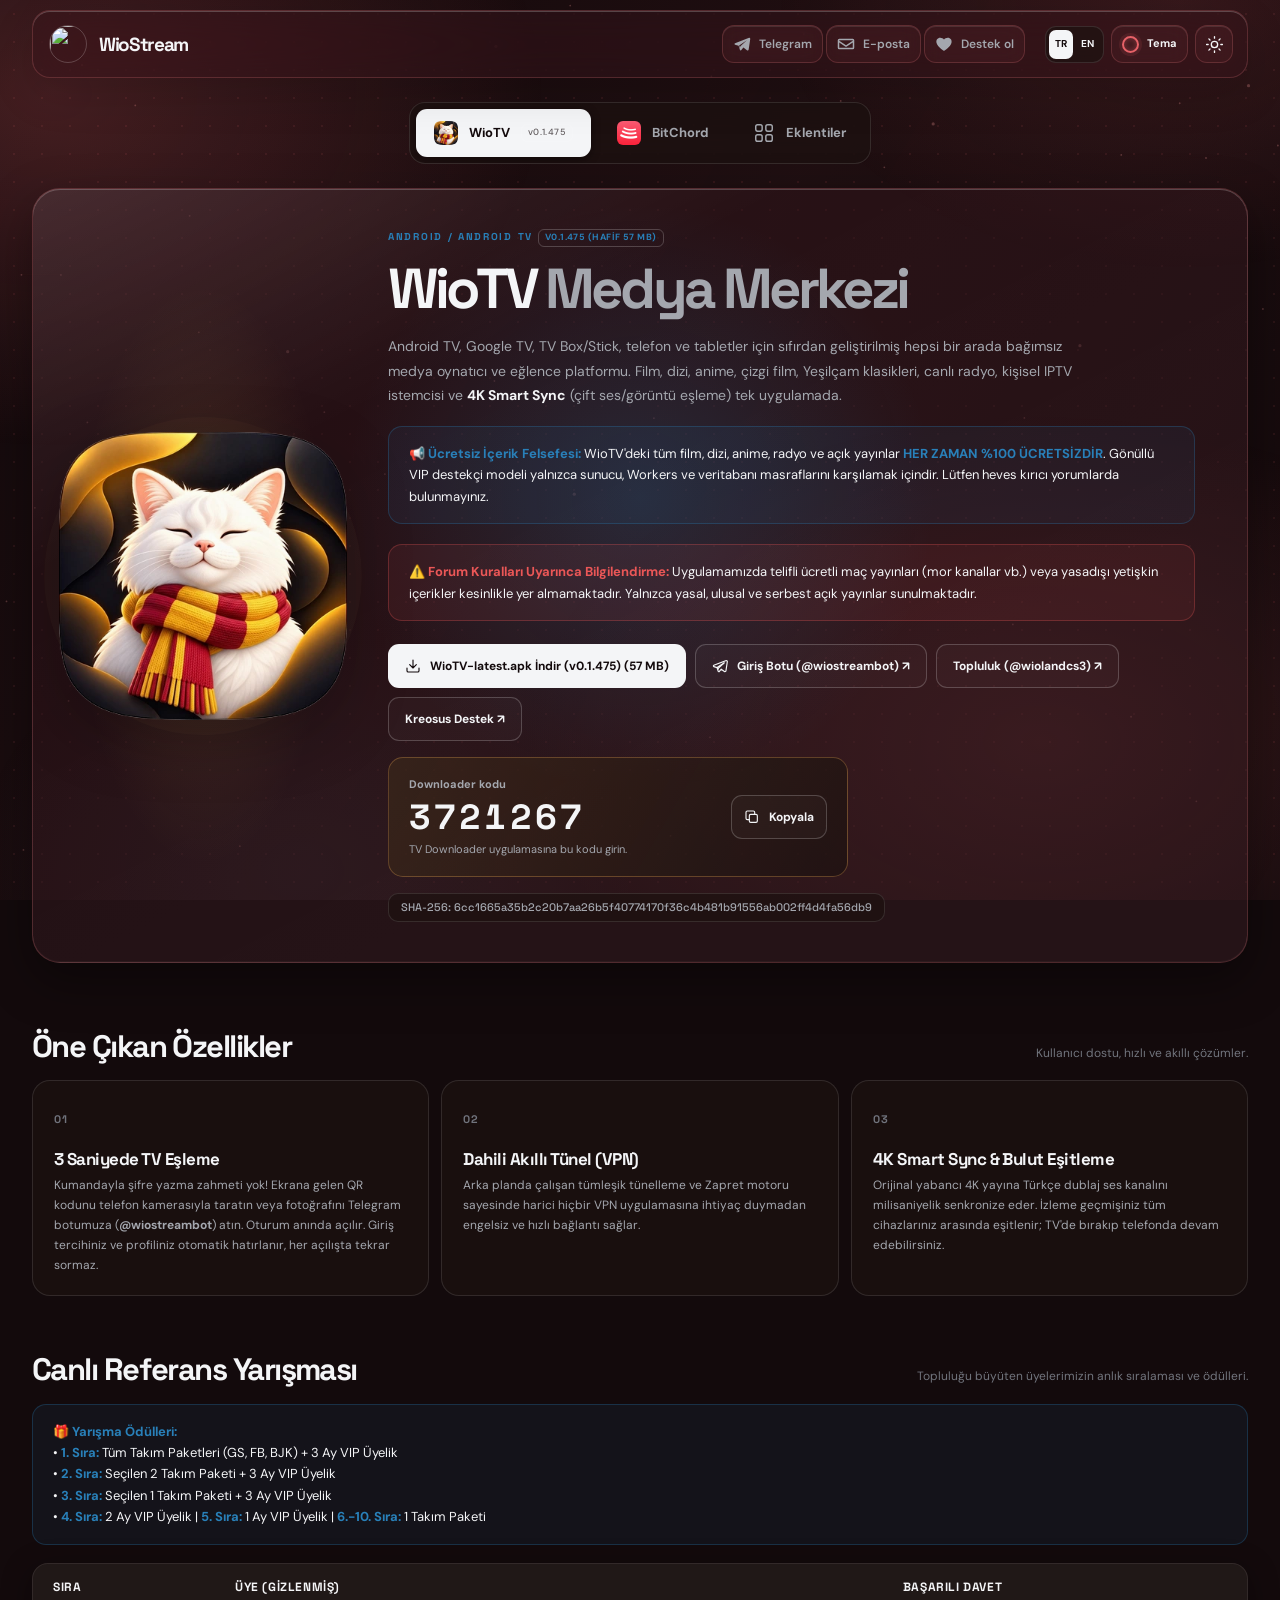
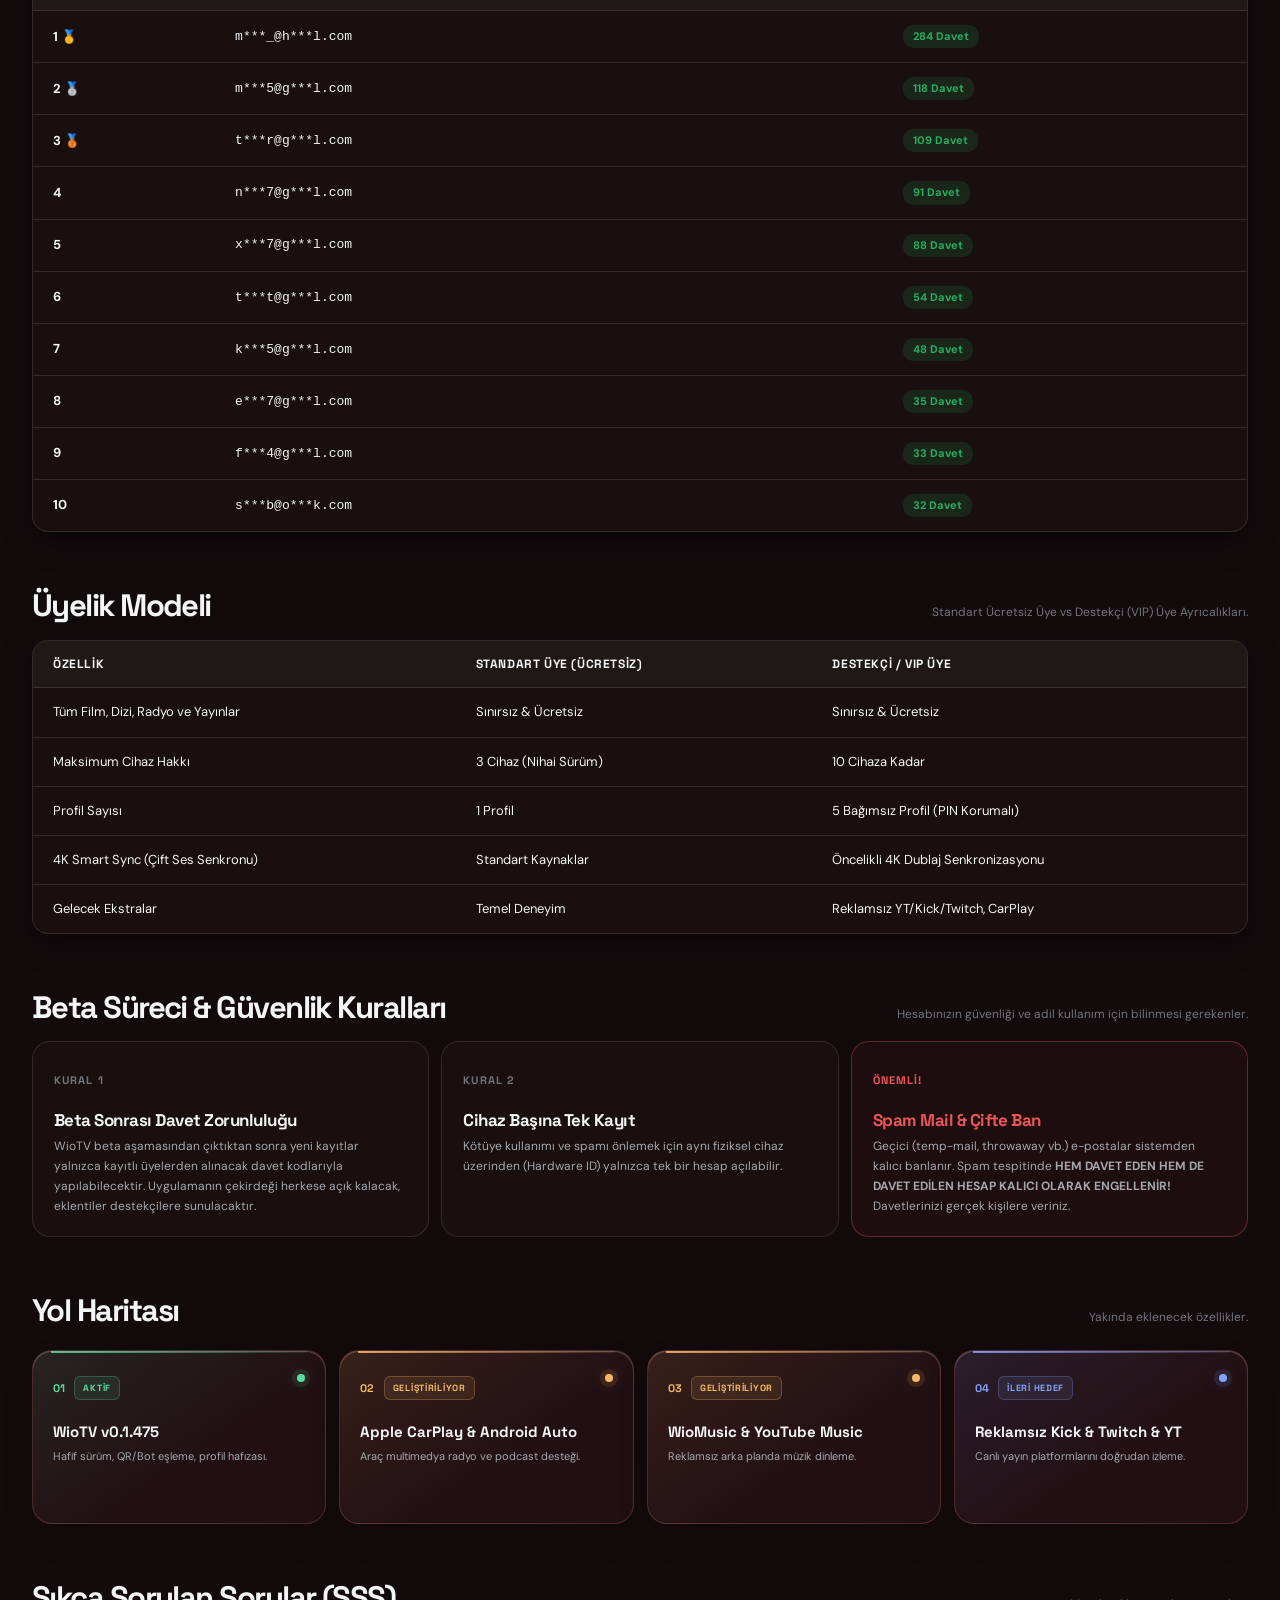
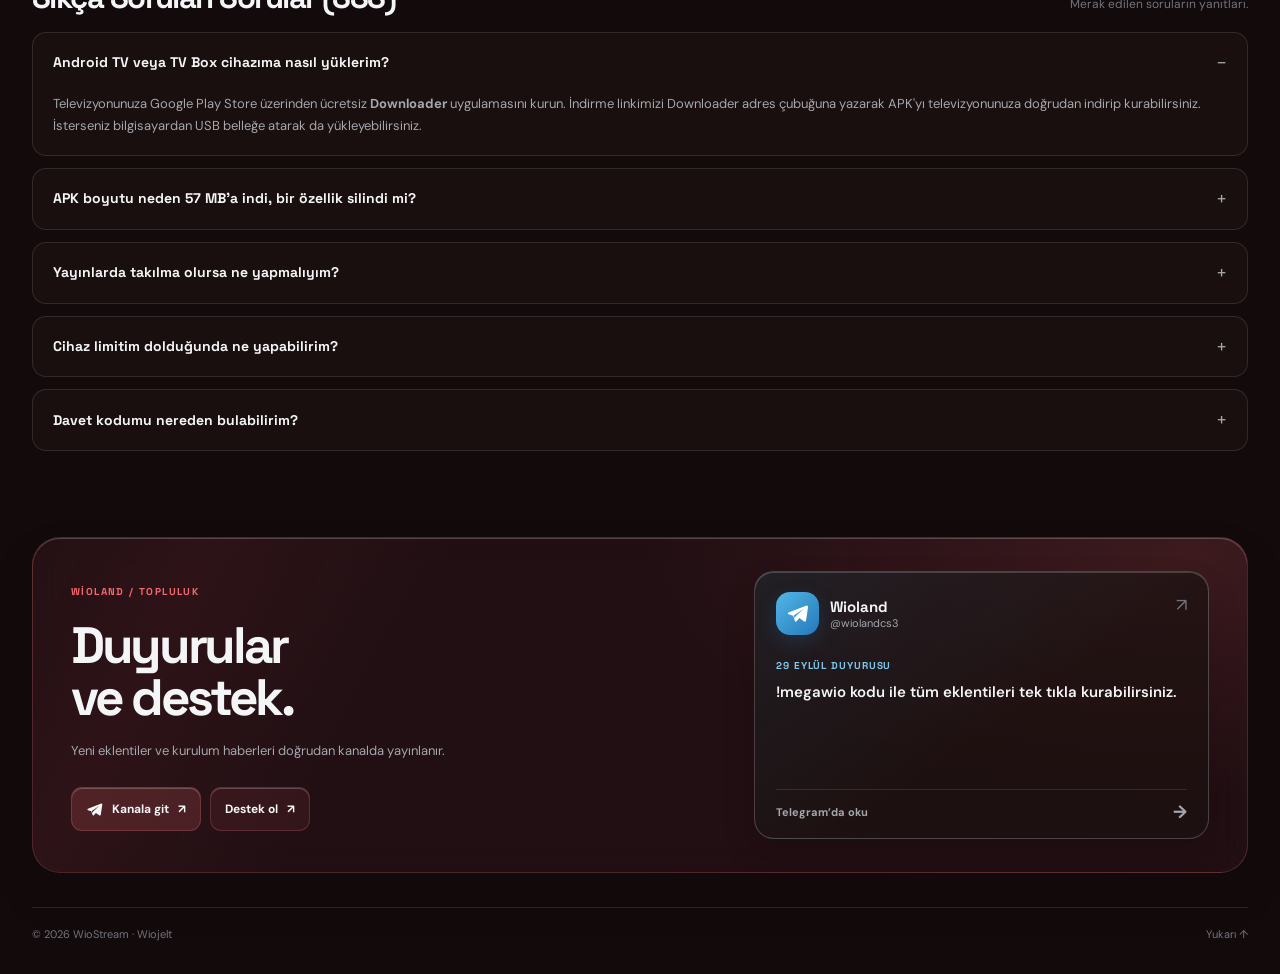
==== showcase.html @ 0b74a711 "feat: redirect wiojelt.github.io to candidate-475/WioTV-latest.apk" ====
<!doctype html>
<html lang="tr" data-theme="dark" data-palette="mono">
<head>
  <meta charset="utf-8">
  <meta name="viewport" content="width=device-width,initial-scale=1">
  <meta name="theme-color" content="#07090c">
  <meta name="description" content="WioLand: CloudStream, BitChord, Nuvio ve WioTV için uygulamalar ve kurulum bağlantıları.">
  <title>WioStream · Wiojelt eklentileri</title>
  <link rel="icon" type="image/png" href="https://raw.githubusercontent.com/Wiojelt/WioLand/main/assets/logo-20261004.png?rev=2">
  <link rel="preconnect" href="https://fonts.googleapis.com">
  <link rel="preconnect" href="https://fonts.gstatic.com" crossorigin>
  <link href="https://fonts.googleapis.com/css2?family=DM+Sans:wght@400;500;600;700&family=Space+Grotesk:wght@400;500;600;700&display=swap" rel="stylesheet">
  <link rel="stylesheet" href="site.css?v=20261023-apk1">
  <script src="site-content.js?v=20261023-apk1" defer></script>
  <script src="site-i18n.js?v=20261023-apk1" defer></script>
  <script src="site.js?v=20261023-apk1" defer></script>
</head>
<body>
  <div class="ambient-scene" aria-hidden="true"></div><canvas id="field" aria-hidden="true"></canvas><div class="pointer-light" aria-hidden="true"></div>
  <header class="site-header">
    <div class="header-inner">
      <a class="brand" href="#top" aria-label="WioStream ana sayfa"><img src="https://github.com/Wiojelt.png?size=96" alt=""><span>WioStream</span></a>
      <nav class="header-links" aria-label="İletişim">
        <a href="https://t.me/wiolandcs3" data-edit-href="telegram" target="_blank" rel="noopener" title="Telegram"><svg viewBox="0 0 24 24" aria-hidden="true"><path d="M21.5 3.7 2.7 11a1 1 0 0 0 .1 1.9l4.7 1.5 1.8 5.5a1 1 0 0 0 1.8.2l2.8-3.3 4.7 3.4a1.5 1.5 0 0 0 2.3-.9L23 5.4a1.5 1.5 0 0 0-1.5-1.7Zm-3 3.4-8.7 8-.6 2-1-3.1 10.3-6.9Z"/></svg><span class="nav-label">Telegram</span></a>
        <a href="mailto:josephcyute@protonmail.com" data-edit-href="email" title="E-posta"><svg viewBox="0 0 24 24" aria-hidden="true"><path d="M3 5h18a2 2 0 0 1 2 2v10a2 2 0 0 1-2 2H3a2 2 0 0 1-2-2V7a2 2 0 0 1 2-2Zm0 2v.5l9 6 9-6V7H3Zm18 2.9-8.4 5.6a1 1 0 0 1-1.2 0L3 9.9V17h18V9.9Z"/></svg><span class="nav-label">E-posta</span></a>
        <a href="https://kreosus.com/wiojelt" data-edit-href="support" target="_blank" rel="noopener" title="Kreosus ile destek ol"><svg viewBox="0 0 24 24" aria-hidden="true"><path d="M12 21s-8.5-5.1-9.9-10.4C1 6.7 3.4 3.5 7 3.5c2.1 0 3.8 1 5 2.5 1.2-1.5 2.9-2.5 5-2.5 3.6 0 6 3.2 4.9 7.1C20.5 15.9 12 21 12 21Z"/></svg><span class="nav-label">Destek ol</span></a>
      </nav>
      <div class="theme-controls">
        <div class="language-switch" role="group" aria-label="Dil / Language"><button type="button" data-language="tr" aria-pressed="true" lang="tr">TR</button><button type="button" data-language="en" aria-pressed="false" lang="en">EN</button></div>
        <button class="palette-toggle" id="palette-toggle" type="button" aria-label="Renk temalarını aç" aria-expanded="false" aria-controls="palette-menu" title="Renk temaları"><span class="palette-mark" aria-hidden="true"></span><span class="palette-label">Tema</span></button>
        <button class="theme-toggle" id="theme-toggle" type="button" aria-label="Açık temaya geç" title="Açık / koyu görünüm"><svg class="sun" viewBox="0 0 24 24" aria-hidden="true"><circle cx="12" cy="12" r="4"/><path d="M12 2v2m0 16v2M4.9 4.9l1.4 1.4m11.4 11.4 1.4 1.4M2 12h2m16 0h2M4.9 19.1l1.4-1.4M17.7 6.3l1.4-1.4"/></svg><svg class="moon" viewBox="0 0 24 24" aria-hidden="true"><path d="M20.2 15.3A8.7 8.7 0 0 1 8.7 3.8 8.7 8.7 0 1 0 20.2 15.3Z"/></svg></button>
        <div class="palette-menu" id="palette-menu" hidden><span class="palette-heading">Görünüm</span><div class="palette-options">
          <button type="button" data-palette-choice="mono" aria-pressed="true"><i class="swatch swatch-mono"></i><span><strong>Gece</strong><small>Siyah / beyaz</small></span></button>
          <button type="button" data-palette-choice="iris" aria-pressed="false"><i class="swatch swatch-iris"></i><span><strong>Neon</strong><small>Mor / menekşe</small></span></button>
          <button type="button" data-palette-choice="coffee" aria-pressed="false"><i class="swatch swatch-coffee"></i><span><strong>Kahve</strong><small>Sıcak / toprak</small></span></button>
          <button type="button" data-palette-choice="tide" aria-pressed="false"><i class="swatch swatch-tide"></i><span><strong>Su</strong><small>Turkuaz / ferah</small></span></button>
          <button type="button" data-palette-choice="ember" aria-pressed="false"><i class="swatch swatch-ember"></i><span><strong>Kızıl</strong><small>Kırmızı / mercan</small></span></button>
          <button type="button" data-palette-choice="undertow" aria-pressed="false"><i class="swatch swatch-undertow"></i><span><strong>Derin</strong><small>Lacivert / mavi</small></span></button>
        </div></div>
      </div>
    </div>
  </header>

  <main id="top" class="shell">

    <div class="tab-bar" id="platforms" role="tablist" aria-label="Platform seçimi">
      <button class="tab" role="tab" id="tab-wiotv" aria-selected="true" aria-controls="panel-wiotv" type="button"><img src="assets/apps/wiotv.webp" alt="">WioTV <span class="beta-badge">v0.1.475</span></button>
      <button class="tab" role="tab" id="tab-bitchord" aria-selected="false" aria-controls="panel-bitchord" type="button"><img src="assets/apps/bitchord.webp" alt="">BitChord</button>
      <button class="tab" role="tab" id="tab-addons" aria-selected="false" aria-controls="panel-addons" type="button"><svg class="addons-icon" viewBox="0 0 24 24" aria-hidden="true"><rect x="3" y="3" width="7" height="7" rx="2"/><rect x="14" y="3" width="7" height="7" rx="2"/><rect x="3" y="14" width="7" height="7" rx="2"/><rect x="14" y="14" width="7" height="7" rx="2"/></svg>Eklentiler</button>
    </div>

    <section class="platform-panel" id="panel-addons" role="tabpanel" aria-labelledby="tab-addons" hidden>
      <div class="tab-bar addon-tabs" id="addon-platforms" role="tablist" aria-label="Eklenti platformu">
      <button class="tab" role="tab" id="tab-cloudstream" aria-selected="true" aria-controls="panel-cloudstream" type="button"><img src="https://raw.githubusercontent.com/recloudstream/cloudstream/master/app/src/prerelease/res/mipmap-xxxhdpi/ic_launcher.png" alt="">CloudStream <span>3</span></button>
      <button class="tab" role="tab" id="tab-nuvio" aria-selected="false" aria-controls="panel-nuvio" type="button"><img class="nuvio-icon" src="https://raw.githubusercontent.com/NuvioMedia/NuvioMobile/cmp-rewrite/composeApp/src/commonMain/composeResources/drawable/app_logo_wordmark_original.png" alt="Nuvio"><img src="https://raw.githubusercontent.com/Stremio/stremio-brand/master/logos/SVG/stremio-logo-icon-only-fullcolor.svg" alt="Stremio"><span>Nuvio / Stremio</span></button>
      </div>

    <section class="platform-panel" id="panel-cloudstream" role="tabpanel" aria-labelledby="tab-cloudstream">
      <div class="old-note"><span class="old-dot"></span><strong data-edit-text="announcementTitle">TurkSinema ve TurkSpor kapandı.</strong> <span data-edit-text="announcementBody">Eski depoları kaldırıp WioLand’i ekleyin.</span></div>
      <div class="land-card glow-card" style="--accent:255 189 83">
        <div class="land-art"><img src="https://raw.githubusercontent.com/Wiojelt/WioLand/main/assets/logo-20261004.png?rev=2" alt="Ortada Wiojelt’in kedi profil fotoğrafı, çevresinde Wio eklentileri ve PltStream simgesi"></div>
        <div class="land-content"><div class="eyebrow">TEK DEPO / TÜM WIO PAKETLERİ</div><h2>WioLand <span>+ MegaWio</span></h2><p><strong data-edit-text="megaWioCode">!megawio</strong> kodu WioLand deposunu ekler. Depodaki MegaWio eklentisini kurunca Sinema, Spor, Anime, Asya, Drama, Kids, Cinema ve LiveHub depoları eklenir; kullanacağın eklentileri seçersin. PltStream içerik eklentisi kapandı; yardımcı paketleri devam ediyor.</p><div class="actions"><button class="button primary" type="button" data-copy="!megawio" data-edit-copy="megaWioCode"><svg viewBox="0 0 24 24" aria-hidden="true"><rect x="8" y="8" width="12" height="12" rx="2"/><path d="M16 8V5a2 2 0 0 0-2-2H5a2 2 0 0 0-2 2v9a2 2 0 0 0 2 2h3"/></svg><span><span data-edit-text="megaWioCode">!megawio</span> kopyala</span></button><a class="button outline" href="https://github.com/recloudstream/cloudstream/releases" target="_blank" rel="noopener" data-edit-href="cloudstreamBeta">CloudStream Beta APK <span>↗</span></a></div><details class="repo-link"><summary>Doğrudan depo adresi</summary><div class="repo-url"><a href="https://raw.githubusercontent.com/Wiojelt/WioLand/builds/repo.json" data-edit-href="wioLandRepo" data-edit-text="wioLandRepo" target="_blank" rel="noopener">https://raw.githubusercontent.com/Wiojelt/WioLand/builds/repo.json</a><button type="button" data-copy="https://raw.githubusercontent.com/Wiojelt/WioLand/builds/repo.json" data-edit-copy="wioLandRepo" aria-label="WioLand depo adresini kopyala" title="Kopyala"><svg viewBox="0 0 24 24" aria-hidden="true"><rect x="8" y="8" width="12" height="12" rx="2"/><path d="M16 8V5a2 2 0 0 0-2-2H5a2 2 0 0 0-2 2v9a2 2 0 0 0 2 2h3"/></svg></button></div></details></div>
      </div>
      <div class="section-caption"><span>WioLand içindeki paketler</span><p>Karta tıkla; içerik, sağlayıcılar ve bağlantılar kartın içinde açılır.</p></div>
      <div class="card-grid">
        <article class="plugin-card glow-card" style="--accent:246 83 72" data-name="WioSinema" data-motion="pop" data-repo="https://raw.githubusercontent.com/Wiojelt/WioSinema/main/repo.json" data-category="Film ve dizi" data-description="Türkçe film ve dizi kataloğu; TMDB destekli arama ve kaynak seçimi." data-code="!wiosinema"><div class="card-art"><img src="https://raw.githubusercontent.com/Wiojelt/WioSinema/main/assets/logo-20261004.png?rev=2" alt="WioSinema popcorn logosu" loading="lazy"></div><div class="card-info"><span class="card-kicker">FİLM / DİZİ · AKTİF</span><h3>WioSinema</h3><p>Birleşik Türkçe film ve dizi keşfi.</p><button class="card-open" type="button">İçeriği gör <span>↗</span></button></div><template><p>TMDB üzerinden başlık ara. Eşleşen filmin veya dizinin altında uygun sağlayıcıları seç.</p><h4>Kaynaklardan bazıları</h4><div class="source-list"><span>FilmMakinesi</span><span>HDFilmCehennemi</span><span>FilmModu</span><span>FullHDFilm</span><span>JetFilmizle</span><span>Dizilla</span><span>DiziBox</span><span>DiziPal</span><span>DDizi</span><span>SezonlukDizi</span><span>BelgeselX</span><span>ClipBox</span><span>CineStream</span></div></template></article>
        <article class="plugin-card glow-card" style="--accent:255 167 58" data-name="WioSpor" data-motion="sport" data-repo="https://raw.githubusercontent.com/Wiojelt/WioSpor/main/repo.json" data-category="Canlı TV ve spor" data-description="Gruplanmış kanallar ve alternatif yayın kaynakları." data-code="!wiospor"><div class="card-art"><img src="https://raw.githubusercontent.com/Wiojelt/WioSpor/main/assets/logo-20261004.png?rev=2" alt="WioSpor futbol logosu" loading="lazy"></div><div class="card-info"><span class="card-kicker">SPOR / CANLI TV · AKTİF</span><h3>WioSpor</h3><p>Kanallar ve alternatif yayınlar bir arada.</p><button class="card-open" type="button">İçeriği gör <span>↗</span></button></div><template><p>Kanalı açınca bulunan kaynakları tek ekranda görüp kullanılabilir yayını seç.</p><h4>Depodaki spor kaynakları</h4><div class="source-list"><span>WioSpor</span><span>Kool TV</span><span>2dir2 Spor</span></div></template></article>
        <article class="plugin-card glow-card" style="--accent:167 123 250" data-name="WioAnime" data-motion="anime" data-repo="https://raw.githubusercontent.com/Wiojelt/WioAnime/builds/repo.json" data-category="Anime" data-description="Anime sağlayıcıları; birleşik katalog ve tekil kurulum seçenekleri."><div class="card-art"><img src="https://raw.githubusercontent.com/Wiojelt/WioAnime/main/assets/logo-20261004.png?rev=2" alt="WioAnime şeffaf film gözü logosu" loading="lazy"></div><div class="card-info"><span class="card-kicker">ANİME · AKTİF</span><h3>WioAnime</h3><p>Birleşik katalog veya tekil sağlayıcılar.</p><button class="card-open" type="button">İçeriği gör <span>↗</span></button></div><template><p>WioAnime kataloğunu veya depodaki sağlayıcıları ayrı ayrı kurabilirsin.</p><h4>Sağlayıcılar</h4><div class="source-list"><span>AnimeciX</span><span>Anizm</span><span>Anizium</span><span>AsyaAnimeleri</span><span>Deokwave</span><span>TRanimaci</span><span>TurkAnime</span></div></template></article>
        <article class="plugin-card glow-card" style="--accent:59 210 151" data-name="WioAsya" data-motion="fan" data-repo="https://raw.githubusercontent.com/Wiojelt/WioAsya/builds/repo.json" data-category="Asya dizileri" data-description="Asya dizileri için ayrı ayrı kurulan kaynaklar."><div class="card-art"><img src="https://raw.githubusercontent.com/Wiojelt/WioAsya/main/assets/logo-20261004.png?rev=2" alt="WioAsya yeşil yelpaze logosu" loading="lazy"></div><div class="card-info"><span class="card-kicker">ASYA DİZİLERİ · AKTİF</span><h3>WioAsya</h3><p>Seçilebilir Asya dizisi kaynakları.</p><button class="card-open" type="button">İçeriği gör <span>↗</span></button></div><template><p>Toplu katalog yerine kullanacağın kaynakları depodan ayrı kur.</p><h4>Sağlayıcılar</h4><div class="source-list"><span>DiziAsya</span><span>DiziKorea</span><span>AsyaLog</span><span>AsyaWatch</span><span>WebDramaTurkey</span></div></template></article>
        <article class="plugin-card glow-card" style="--accent:237 107 172" data-name="WioDrama" data-motion="drama" data-repo="https://raw.githubusercontent.com/Wiojelt/WioDrama/builds/repo.json" data-category="Kısa drama" data-description="DramaDizilerim ve NetShort için ayrı kurulum."><div class="card-art"><img src="https://raw.githubusercontent.com/Wiojelt/WioDrama/main/assets/logo-20261004.png?rev=2" alt="WioDrama pembe perde logosu" loading="lazy"></div><div class="card-info"><span class="card-kicker">KISA DRAMA · AKTİF</span><h3>WioDrama</h3><p>İki kısa drama kaynağı.</p><button class="card-open" type="button">İçeriği gör <span>↗</span></button></div><template><p>İki kaynak birbirinden bağımsız kurulur.</p><h4>Sağlayıcılar</h4><div class="source-list"><span>DramaDizilerim</span><span>NetShort</span></div></template></article>
        <article class="plugin-card glow-card" style="--accent:250 212 69" data-name="WioKids" data-motion="kids" data-repo="https://raw.githubusercontent.com/Wiojelt/WioKids/main/repo.json" data-category="Çocuk" data-description="Çizgi filmler ve çocuk kanalları için ayrı kaynaklar."><div class="card-art"><img src="https://raw.githubusercontent.com/Wiojelt/WioKids/main/assets/logo-20261004.png?rev=2" alt="WioKids sarı yıldız logosu" loading="lazy"></div><div class="card-info"><span class="card-kicker">ÇOCUK · AKTİF</span><h3>WioKids</h3><p>Çizgi filmler ve çocuk kanalları.</p><button class="card-open" type="button">İçeriği gör <span>↗</span></button></div><template><p>Her kaynak kendi kataloğuyla ayrı kurulur.</p><h4>Sağlayıcılar</h4><div class="source-list"><span>ÇizgiMax</span><span>ÇizgiVeDizi</span><span>Çizgi Portal</span><span>ÇizgiFilmİzle Info</span><span>İzleOyna</span><span>ÇizgiFilm TV</span><span>ÇizgiDizi.net</span><span>Çizgi Site</span><span>Minika Çocuk</span><span>Minika GO</span></div></template></article>
        <article class="plugin-card glow-card" style="--accent:62 200 232" data-name="WioCinema" data-motion="cinema" data-repo="https://raw.githubusercontent.com/Wiojelt/WioCinema/main/repo.json" data-category="Yabancı film ve dizi" data-description="Yabancı film ve dizi kaynakları."><div class="card-art"><img src="https://raw.githubusercontent.com/Wiojelt/WioCinema/main/assets/logo-20261004.png?rev=2" alt="WioCinema camgöbeği sinema logosu" loading="lazy"></div><div class="card-info"><span class="card-kicker">DÜNYA SİNEMASI · AKTİF</span><h3>WioCinema</h3><p>Yabancı film ve dizi sağlayıcıları.</p><button class="card-open" type="button">İçeriği gör <span>↗</span></button></div><template><p>Depodan istediğin yabancı film ve dizi kaynağını kur.</p><h4>Sağlayıcılar</h4><div class="source-list"><span>BingeBang</span><span>CineCat</span><span>CineSimkl</span><span>CineStream</span><span>ClipBox</span><span>FlixNetwork</span><span>Mapple</span><span>MovieBox</span><span>RareFilmm</span></div></template></article>
        <article class="plugin-card glow-card" style="--accent:94 142 255" data-name="LiveHub" data-motion="live" data-repo="https://raw.githubusercontent.com/sika200581/cloudstream-live-hub/main/repo.json" data-category="Canlı yayın" data-description="Twitch, Kick, YouTube Live ve Rumble yayınları."><div class="card-art live-art"><div class="live-mark"><span class="live-play">▶</span><span>LIVE<br>HUB</span></div></div><div class="card-info"><span class="card-kicker">CANLI YAYIN · AKTİF</span><h3>LiveHub</h3><p>Canlı yayın platformları tek yerde.</p><button class="card-open" type="button">İçeriği gör <span>↗</span></button></div><template><p>Canlı yayın platformlarını CloudStream içinden aç.</p><h4>Platformlar</h4><div class="source-list"><span>Twitch</span><span>Kick</span><span>YouTube Live</span><span>Rumble</span></div></template></article>
        <article class="plugin-card glow-card" style="--accent:159 100 240" data-name="PltStream" data-motion="sync" data-repo="https://raw.githubusercontent.com/pltmustafa/plt-stream/master/repo.json" data-code="plt-stream" data-category="CloudStream · yardımcı eklentiler" data-description="İçerik eklentisi kapandı; yardımcı paketler kullanılmaya devam ediyor."><div class="card-art"><img src="https://raw.githubusercontent.com/pltmustafa/plt-stream/master/icon.png" alt="PltStream resmi logosu" loading="lazy"></div><div class="card-info"><span class="card-kicker">YARDIMCI ARAÇLAR · AKTİF</span><h3>PltStream</h3><p>İçerik kaynağı kapandı; araçları sürüyor.</p><small class="card-author">Yapımcı: pltmustafa</small><button class="card-open" type="button">İçeriği gör <span>↗</span></button></div><template><p>PltStream film/dizi eklentisi kapatıldı. Aynı depodaki yardımcı eklentiler kullanılmaya devam ediyor.</p><h4>Depodaki yardımcı eklentiler</h4><ul class="feature-list"><li><strong>Cloud-Sync</strong><span>Yer imlerini, izleme geçmişini, ayarları ve eklentileri cihazlar arasında eşitler.</span></li><li><strong>plt-party</strong><span>Birlikte izlemeyi senkronize eder.</span></li><li><strong>plt-tv</strong><span>M3U/M3U8 listeleri ve canlı TV yayınları için oynatıcıdır.</span></li><li><strong>trakt-sync</strong><span>İzlenenleri işaretler, izleme listesini eşitler.</span></li></ul><p class="author-credit">Yapımcı: <a href="https://github.com/pltmustafa/plt-stream" target="_blank" rel="noopener">pltmustafa ↗</a></p></template></article>
      </div>
      <div class="install">
        <div class="section-caption"><span>CloudStream kurulumu</span><p>Kurulum için üç kısa adım.</p></div>
        <div class="step-grid">
          <article>
            <div class="step-top"><b>01</b><img class="step-app-icon" src="https://raw.githubusercontent.com/recloudstream/cloudstream/master/app/src/prerelease/res/mipmap-xxxhdpi/ic_launcher.png" alt="CloudStream Beta logosu"></div>
            <h3>Beta APK’yı kur</h3>
            <p><strong class="red-edition">Kırmızı logolu</strong> CloudStream Beta sürümünü resmi <a href="https://github.com/recloudstream/cloudstream/releases" data-edit-href="cloudstreamBeta" target="_blank" rel="noopener">sürüm sayfasından ↗</a> indir.</p>
          </article>
          <article>
            <div class="step-top"><b>02</b><span class="step-symbols" aria-hidden="true"><svg viewBox="0 0 24 24"><path d="M10 2h4l.7 2.3 2.1.9 2.1-1.1 2.8 2.8-1.1 2.1.9 2.1L24 12v4l-2.3.7-.9 2.1 1.1 2.1-2.8 2.8-2.1-1.1-2.1.9L14 24h-4l-.7-2.3-2.1-.9-2.1 1.1-2.8-2.8 1.1-2.1-.9-2.1L0 16v-4l2.3-.7.9-2.1L2.1 7.1l2.8-2.8L7 5.4l2.1-.9L10 2Z" transform="translate(2 0) scale(.83)"/><circle cx="12" cy="13" r="3.1"/></svg><svg viewBox="0 0 24 24"><path d="M8 3h4v5h5V3h4v7h-5v4h5v7h-5v-5h-4v5H8v-5H3v-4h5V8H3V3h5Z"/></svg></span></div>
            <h3>Depoyu ekle</h3>
            <p><span class="inline-route">Ayarlar <span>›</span> Eklentiler <span>›</span> Depo Ekle</span> alanına <button type="button" data-copy="!megawio" data-edit-copy="megaWioCode" data-edit-text="megaWioCode">!megawio</button> yaz.</p>
          </article>
          <article>
            <div class="step-top"><b>03</b><img class="mega-step-icon" src="https://raw.githubusercontent.com/Wiojelt/WioLand/main/assets/logo-20261004.png?rev=2" alt="MegaWio logosu"></div>
            <h3>Paketlerini seç</h3>
            <p>WioLand içindeki <strong>MegaWio</strong> eklentisini kur. Eklenen depolardan istediğin eklentileri yükle.</p>
          </article>
        </div>
      </div>
      <div class="status"><div class="section-caption"><span>Durum</span><p>Şu an kullanılanlar ve geliştirme aşamasındakiler.</p></div>
        <div class="status-line" aria-label="Eklenti durumu">
          <article class="status-archive"><div class="status-meta"><b>01</b><span>ARŞİV</span></div><strong data-edit-text="archiveSummary">TurkSinema · TurkSpor · PltStream içerik</strong><p data-edit-text="archiveNote">Bu içerik eklentileri kapandı.</p></article>
          <article class="status-active"><div class="status-meta"><b>02</b><span>AKTİF</span></div><strong data-edit-text="activeSummary">WioLand · Wio paketleri · Plt araçları</strong><p data-edit-text="activeNote">Güncel kurulum: !megawio</p></article>
          <article class="status-building"><div class="status-meta"><b>03</b><span>GELİŞTİRİLİYOR</span></div><strong data-edit-text="developingTitle">WiojeltSpor</strong><p data-edit-text="developingNote">VIP şifreleri eklentisi. Henüz bağlantı yok.</p></article>
          <article class="status-future"><div class="status-meta"><b>04</b><span>İLERİ HEDEF</span></div><strong data-edit-text="futureTitle">WioSpor APK + site</strong><p data-edit-text="futureNote">Bağımsız uygulama ve web sitesi.</p></article>
        </div>
      </div>
    </section>

    <section class="platform-panel" id="panel-nuvio" role="tabpanel" aria-labelledby="tab-nuvio" hidden>
      <div class="nuvio-hero glow-card" style="--accent:154 116 255"><div><div class="eyebrow">NUVIO / STREMIO</div><h2>Manifesti seç.<br><span>Uygulamaya ekle.</span></h2><p>Wiojelt’in Nuvio eklentileri. Mobil veya TV uygulamasını indir; istediğin manifest adresini karttan kopyala. Stremio indirme bağlantısı ayrıca burada.</p><div class="actions"><a class="button primary" href="https://github.com/NuvioMedia/NuvioMobile/releases" target="_blank" rel="noopener"><img class="button-icon nuvio-icon" src="https://raw.githubusercontent.com/NuvioMedia/NuvioMobile/cmp-rewrite/composeApp/src/commonMain/composeResources/drawable/app_logo_wordmark_original.png" alt="">Nuvio Mobil <span>↗</span></a><a class="button outline" href="https://github.com/NuvioMedia/NuvioTV/releases" target="_blank" rel="noopener"><img class="button-icon nuvio-icon" src="https://raw.githubusercontent.com/NuvioMedia/NuvioMobile/cmp-rewrite/composeApp/src/commonMain/composeResources/drawable/app_logo_wordmark_original.png" alt="">Nuvio TV <span>↗</span></a><a class="button outline" href="https://www.stremio.com/downloads" target="_blank" rel="noopener"><img class="button-icon" src="https://raw.githubusercontent.com/Stremio/stremio-brand/master/logos/SVG/stremio-logo-icon-only-fullcolor.svg" alt="">Stremio <span>↗</span></a></div></div><div class="nuvio-symbol" aria-hidden="true"><img class="nuvio-icon" src="https://raw.githubusercontent.com/NuvioMedia/NuvioMobile/cmp-rewrite/composeApp/src/commonMain/composeResources/drawable/app_logo_wordmark_original.png" alt=""><img src="https://raw.githubusercontent.com/Stremio/stremio-brand/master/logos/SVG/stremio-logo-icon-only-fullcolor.svg" alt=""></div></div>
      <div class="section-caption"><span>Nuvio manifestleri</span><p>Her kartın içinde kapsadığı kaynaklar var.</p></div>
      <div class="card-grid nuvio-grid">
        <article class="plugin-card glow-card" style="--accent:246 83 72" data-name="WioSinema" data-motion="pop" data-category="Nuvio · Film ve dizi" data-description="Türkçe film ve dizi manifesti." data-code="https://raw.githubusercontent.com/Wiojelt/Nuvio-Addons/main/manifest.json"><div class="card-art"><img src="https://raw.githubusercontent.com/Wiojelt/WioSinema/main/assets/logo-20261004.png?rev=2" alt="WioSinema popcorn logosu" loading="lazy"></div><div class="card-info"><span class="card-kicker">FİLM / DİZİ · MANİFEST</span><h3>WioSinema</h3><p>Türkçe film ve dizi kaynakları.</p><button class="card-open" type="button">Kaynakları gör <span>↗</span></button></div><template><p>Karttaki manifest bağlantısını Nuvio uygulamasının Eklentiler / Plugins bölümüne ekle.</p><h4>Manifestteki sağlayıcılar</h4><div class="source-list"><span>ClipBox</span><span>Vidup</span><span>Hexa</span><span>VidFastPro</span><span>Vidcore</span><span>Xpass</span></div></template></article>
        <article class="plugin-card glow-card" style="--accent:62 200 232" data-name="WioCinema" data-motion="cinema" data-category="Nuvio · Dünya sineması" data-description="Yabancı film ve dizi manifesti." data-code="https://raw.githubusercontent.com/Wiojelt/Nuvio-Addons/main/wiocinema/manifest.json"><div class="card-art"><img src="https://raw.githubusercontent.com/Wiojelt/WioCinema/main/assets/logo-20261004.png?rev=2" alt="WioCinema camgöbeği sinema logosu" loading="lazy"></div><div class="card-info"><span class="card-kicker">DÜNYA SİNEMASI · MANİFEST</span><h3>WioCinema</h3><p>Yabancı film ve dizi kaynakları.</p><button class="card-open" type="button">Kaynakları gör <span>↗</span></button></div><template><p>Karttaki manifest bağlantısını Nuvio uygulamasının Eklentiler / Plugins bölümüne ekle.</p><h4>Öne çıkan kaynaklar</h4><div class="source-list"><span>CineStream</span><span>Mapple</span><span>BingeBang</span><span>CineCat</span><span>FlixNetwork</span><span>Watch2Movies</span></div></template></article>
        <article class="plugin-card glow-card" style="--accent:255 167 58" data-name="WioSpor" data-motion="sport" data-category="Nuvio · Canlı spor" data-description="Canlı spor ve kanal manifesti." data-code="https://raw.githubusercontent.com/Wiojelt/Nuvio-Addons/live/wiospor/manifest.json"><div class="card-art"><img src="https://raw.githubusercontent.com/Wiojelt/WioSpor/main/assets/logo-20261004.png?rev=2" alt="WioSpor futbol logosu" loading="lazy"></div><div class="card-info"><span class="card-kicker">CANLI / SPOR · MANİFEST</span><h3>WioSpor</h3><p>Canlı spor ve kanal grupları.</p><button class="card-open" type="button">Kaynakları gör <span>↗</span></button></div><template><p>Karttaki manifest bağlantısını Nuvio uygulamasının Eklentiler / Plugins bölümüne ekle.</p><h4>Canlı kataloglar</h4><div class="source-list"><span>WioSpor Canlı</span><span>Birdirbir IPTV</span></div></template></article>
      </div>
      <div class="install"><div class="section-caption"><span>Nuvio kurulumu</span><p>Her manifest ayrı eklenir.</p></div><div class="step-grid"><article><b>01</b><h3>Uygulamayı kur</h3><p>Yukarıdaki Nuvio Mobil veya Nuvio TV bağlantısından uygulamanı indir.</p></article><article><b>02</b><h3>Manifesti kopyala</h3><p>İstediğin kartı aç; manifest adresinin sonundaki simgeye bas.</p></article><article><b>03</b><h3>Eklentiyi ekle</h3><p>Nuvio’da Eklentiler / Plugins bölümünü aç. Eklenti ekle alanına manifest adresini yapıştırıp kur.</p></article></div></div>
    </section>

    </section>

    <section class="platform-panel" id="panel-bitchord" role="tabpanel" aria-labelledby="tab-bitchord" hidden>
      <div class="land-card glow-card" style="--accent:255 76 113">
        <div class="land-art bitchord-art"><div class="record-disc" aria-hidden="true"></div><img src="assets/apps/bitchord.webp" alt="BitChord" width="192" height="192"></div>
        <div class="land-content">
          <div class="eyebrow">BİTCHORD / MÜZİK</div>
          <h2>Wioland</h2>
          <p>Lossless ve Hi-Res müzik kaynaklarını tek bağlantıyla BitChord’a ekle. Kulaklık şartı yok; ses kalitesi ve erişim seçilen sağlayıcıya bağlı.</p>
          <div class="actions">
            <button class="button primary" type="button" data-copy="https://raw.githubusercontent.com/Wiojelt/WioLand/main/bitchord/manifest.json" data-edit-copy="bitchordManifest"><svg viewBox="0 0 24 24" aria-hidden="true"><rect x="8" y="8" width="12" height="12" rx="2"/><path d="M16 8V5a2 2 0 0 0-2-2H5a2 2 0 0 0-2 2v9a2 2 0 0 0 2 2h3"/></svg>Manifesti kopyala</button>
            <a class="button outline" href="https://github.com/kushagrasinghx/BitChord/releases" data-edit-href="bitchordReleases" target="_blank" rel="noopener">BitChord indir <span>↗</span></a>
          </div>
          <details class="repo-link"><summary>Manifest adresi</summary><div class="repo-url"><a href="https://raw.githubusercontent.com/Wiojelt/WioLand/main/bitchord/manifest.json" data-edit-href="bitchordManifest" data-edit-text="bitchordManifest" target="_blank" rel="noopener">https://raw.githubusercontent.com/Wiojelt/WioLand/main/bitchord/manifest.json</a><button type="button" data-copy="https://raw.githubusercontent.com/Wiojelt/WioLand/main/bitchord/manifest.json" data-edit-copy="bitchordManifest" aria-label="BitChord manifest adresini kopyala" title="Kopyala"><svg viewBox="0 0 24 24" aria-hidden="true"><rect x="8" y="8" width="12" height="12" rx="2"/><path d="M16 8V5a2 2 0 0 0-2-2H5a2 2 0 0 0-2 2v9a2 2 0 0 0 2 2h3"/></svg></button></div></details>
          <div class="bitchord-links"><a href="https://github.com/Wiojelt/WioLand/tree/main/bitchord" data-edit-href="wiolandMusic" target="_blank" rel="noopener">Wioland kaynak kodu ↗</a><a href="https://github.com/kushagrasinghx/BitChord" data-edit-href="bitchordRepo" target="_blank" rel="noopener">BitChord deposu ↗</a></div>
        </div>
      </div>
      <div class="section-caption"><span>Müzik kaynakları</span><p>Her sağlayıcının erişimi ve kayıt kalitesi farklı olabilir.</p></div>
      <div class="source-list bitchord-sources"><span>Monochrome</span><span>QQDL / Lucida</span><span>juanjob Hi-Res</span><span>Lossless Bridge</span><span>Eljohnzc</span><span>Tido</span><span>gglos</span><span>Qobuz</span><span>LastBabe</span><span>Internet Archive</span></div>
      <article class="extra-addon">
        <div><h3>Eljohnzc Addon</h3><p>BitChord’a ayrı ekle · Yalnızca dinleme</p></div>
        <div class="actions"><button class="button outline" type="button" data-copy="https://eljohnzcaddon.velixir.run/c57e7b0ef2031b2f1fcd/manifest.json" aria-label="Eljohnzc manifest adresini kopyala">Manifesti kopyala</button><a class="extra-addon-link" href="https://eljohnzcaddon.velixir.run/c57e7b0ef2031b2f1fcd/manifest.json" target="_blank" rel="noopener">Manifest ↗</a></div>
      </article>
      <div class="install">
        <div class="section-caption"><span>BitChord kurulumu</span><p>Eski Wioland kaynağın varsa önce kaldır.</p></div>
        <div class="step-grid">
          <article><b>01</b><h3>BitChord’u kur</h3><p>Uygulamayı resmi <a href="https://github.com/kushagrasinghx/BitChord/releases" data-edit-href="bitchordReleases" target="_blank" rel="noopener">sürüm sayfasından ↗</a> indir.</p></article>
          <article><b>02</b><h3>Manifesti kopyala</h3><p>Yukarıdaki <strong>Manifesti kopyala</strong> düğmesine bas.</p></article>
          <article><b>03</b><h3>Kaynağı ekle</h3><p>BitChord’da <strong>Ayarlar → Kaynaklar → Eklenti ekle</strong> bölümüne bağlantıyı yapıştırıp kaydet.</p></article>
        </div>
      </div>
    </section>

    <section class="platform-panel" id="panel-wiotv" role="tabpanel" aria-labelledby="tab-wiotv">
      <div class="land-card glow-card wiotv-hero" style="--accent:41 128 185">
        <div class="land-art wiotv-art">
          <img src="assets/apps/wiotv.webp" alt="WioTV" width="315" height="315">
        </div>
        <div class="land-content">
          <div class="eyebrow" style="color:#2980b9">ANDROID / ANDROID TV <span class="beta-badge">v0.1.475 (HAFİF 57 MB)</span></div>
          <h2>WioTV <span>Medya Merkezi</span></h2>
          <p>Android TV, Google TV, TV Box/Stick, telefon ve tabletler için sıfırdan geliştirilmiş hepsi bir arada bağımsız medya oynatıcı ve eğlence platformu. Film, dizi, anime, çizgi film, Yeşilçam klasikleri, canlı radyo, kişisel IPTV istemcisi ve <strong>4K Smart Sync</strong> (çift ses/görüntü eşleme) tek uygulamada.</p>

          <div class="wiotv-info-box">
            <strong>📢 Ücretsiz İçerik Felsefesi:</strong> WioTV'deki tüm film, dizi, anime, radyo ve açık yayınlar <strong>HER ZAMAN %100 ÜCRETSİZDİR</strong>. Gönüllü VIP destekçi modeli yalnızca sunucu, Workers ve veritabanı masraflarını karşılamak içindir. Lütfen heves kırıcı yorumlarda bulunmayınız.
          </div>

          <div class="wiotv-alert-box">
            <strong>⚠️ Forum Kuralları Uyarınca Bilgilendirme:</strong> Uygulamamızda telifli ücretli maç yayınları (mor kanallar vb.) veya yasadışı yetişkin içerikler kesinlikle yer almamaktadır. Yalnızca yasal, ulusal ve serbest açık yayınlar sunulmaktadır.
          </div>

          <div class="actions">
            <a class="button primary" href="https://github.com/Wiojelt/Wio-Releases/releases/download/candidate-475/WioTV-latest.apk" target="_blank" rel="noopener">
              <svg viewBox="0 0 24 24" aria-hidden="true"><path d="M21 15v4a2 2 0 0 1-2 2H5a2 2 0 0 1-2-2v-4M7 10l5 5 5-5M12 15V3"/></svg>
              <span>WioTV-latest.apk İndir (v0.1.475) (57 MB)</span>
            </a>
            <a class="button outline" href="https://t.me/wiostreambot" target="_blank" rel="noopener">
              <svg viewBox="0 0 24 24" aria-hidden="true"><path d="M21.5 3.7 2.7 11a1 1 0 0 0 .1 1.9l4.7 1.5 1.8 5.5a1 1 0 0 0 1.8.2l2.8-3.3 4.7 3.4a1.5 1.5 0 0 0 2.3-.9L23 5.4a1.5 1.5 0 0 0-1.5-1.7Zm-3 3.4-8.7 8-.6 2-1-3.1 10.3-6.9Z"/></svg>
              <span>Giriş Botu (@wiostreambot) ↗</span>
            </a>
            <a class="button outline" href="https://t.me/wiolandcs3" target="_blank" rel="noopener">
              <span>Topluluk (@wiolandcs3) ↗</span>
            </a>
            <a class="button outline" href="https://kreosus.com/wiojelt" target="_blank" rel="noopener">
              <span>Kreosus Destek ↗</span>
            </a>
          </div>

          <div class="downloader-code" style="margin-top:16px">
            <div><span class="downloader-label">Downloader kodu</span><code>3721267</code><small>TV Downloader uygulamasına bu kodu girin.</small></div>
            <button class="button outline" type="button" data-copy="3721267" aria-label="Downloader kodunu kopyala"><svg viewBox="0 0 24 24" aria-hidden="true"><rect x="8" y="8" width="12" height="12" rx="2"/><path d="M16 8V5a2 2 0 0 0-2-2H5a2 2 0 0 0-2 2v9a2 2 0 0 0 2 2h3"/></svg><span>Kopyala</span></button>
          </div>

          <div class="wiotv-meta-badge">
            <span>SHA-256: 6cc1665a35b2c20b7aa26b5f40774170f36c4b481b91556ab002ff4d4fa56db9</span>
          </div>
        </div>
      </div>

      <!-- Quick Feature Steps -->
      <div class="install">
        <div class="section-caption"><span>Öne Çıkan Özellikler</span><p>Kullanıcı dostu, hızlı ve akıllı çözümler.</p></div>
        <div class="step-grid">
          <article>
            <div class="step-top"><b>01</b></div>
            <h3>3 Saniyede TV Eşleme</h3>
            <p>Kumandayla şifre yazma zahmeti yok! Ekrana gelen QR kodunu telefon kamerasıyla taratın veya fotoğrafını Telegram botumuza (<strong>@wiostreambot</strong>) atın. Oturum anında açılır. Giriş tercihiniz ve profiliniz otomatik hatırlanır, her açılışta tekrar sormaz.</p>
          </article>
          <article>
            <div class="step-top"><b>02</b></div>
            <h3>Dahili Akıllı Tünel (VPN)</h3>
            <p>Arka planda çalışan tümleşik tünelleme ve Zapret motoru sayesinde harici hiçbir VPN uygulamasına ihtiyaç duymadan engelsiz ve hızlı bağlantı sağlar.</p>
          </article>
          <article>
            <div class="step-top"><b>03</b></div>
            <h3>4K Smart Sync & Bulut Eşitleme</h3>
            <p>Orijinal yabancı 4K yayına Türkçe dublaj ses kanalını milisaniyelik senkronize eder. İzleme geçmişiniz tüm cihazlarınız arasında eşitlenir; TV'de bırakıp telefonda devam edebilirsiniz.</p>
          </article>
        </div>
      </div>

      <!-- Live Leaderboard Section -->
      <div class="status" style="margin-top:50px">
        <div class="section-caption"><span>Canlı Referans Yarışması</span><p>Topluluğu büyüten üyelerimizin anlık sıralaması ve ödülleri.</p></div>
        
        <div class="wiotv-info-box" style="margin-top:10px">
          <strong>🎁 Yarışma Ödülleri:</strong><br>
          • <strong>1. Sıra:</strong> Tüm Takım Paketleri (GS, FB, BJK) + 3 Ay VIP Üyelik<br>
          • <strong>2. Sıra:</strong> Seçilen 2 Takım Paketi + 3 Ay VIP Üyelik<br>
          • <strong>3. Sıra:</strong> Seçilen 1 Takım Paketi + 3 Ay VIP Üyelik<br>
          • <strong>4. Sıra:</strong> 2 Ay VIP Üyelik | <strong>5. Sıra:</strong> 1 Ay VIP Üyelik | <strong>6.-10. Sıra:</strong> 1 Takım Paketi
        </div>

        <div class="table-wrap">
          <table class="data-table">
            <thead>
              <tr>
                <th style="width:15%">Sıra</th>
                <th style="width:55%">Üye (Gizlenmiş)</th>
                <th style="width:30%">Başarılı Davet</th>
              </tr>
            </thead>
            <tbody id="leaderboard-body">
              <tr><td><strong>1 🥇</strong></td><td><code>m***_@h***l.com</code></td><td><span class="count-pill">284 Davet</span></td></tr>
              <tr><td><strong>2 🥈</strong></td><td><code>m***5@g***l.com</code></td><td><span class="count-pill">118 Davet</span></td></tr>
              <tr><td><strong>3 🥉</strong></td><td><code>t***r@g***l.com</code></td><td><span class="count-pill">109 Davet</span></td></tr>
              <tr><td><strong>4</strong></td><td><code>n***7@g***l.com</code></td><td><span class="count-pill">91 Davet</span></td></tr>
              <tr><td><strong>5</strong></td><td><code>x***7@g***l.com</code></td><td><span class="count-pill">88 Davet</span></td></tr>
              <tr><td><strong>6</strong></td><td><code>t***t@g***l.com</code></td><td><span class="count-pill">54 Davet</span></td></tr>
              <tr><td><strong>7</strong></td><td><code>k***5@g***l.com</code></td><td><span class="count-pill">48 Davet</span></td></tr>
              <tr><td><strong>8</strong></td><td><code>e***7@g***l.com</code></td><td><span class="count-pill">35 Davet</span></td></tr>
              <tr><td><strong>9</strong></td><td><code>f***4@g***l.com</code></td><td><span class="count-pill">33 Davet</span></td></tr>
              <tr><td><strong>10</strong></td><td><code>s***b@o***k.com</code></td><td><span class="count-pill">32 Davet</span></td></tr>
            </tbody>
          </table>
        </div>
      </div>

      <!-- VIP vs Free Comparison -->
      <div class="status" style="margin-top:50px">
        <div class="section-caption"><span>Üyelik Modeli</span><p>Standart Ücretsiz Üye vs Destekçi (VIP) Üye Ayrıcalıkları.</p></div>
        <div class="table-wrap">
          <table class="data-table">
            <thead>
              <tr>
                <th>Özellik</th>
                <th>Standart Üye (Ücretsiz)</th>
                <th>Destekçi / VIP Üye</th>
              </tr>
            </thead>
            <tbody>
              <tr><td>Tüm Film, Dizi, Radyo ve Yayınlar</td><td>Sınırsız &amp; Ücretsiz</td><td>Sınırsız &amp; Ücretsiz</td></tr>
              <tr><td>Maksimum Cihaz Hakkı</td><td>3 Cihaz (Nihai Sürüm)</td><td>10 Cihaza Kadar</td></tr>
              <tr><td>Profil Sayısı</td><td>1 Profil</td><td>5 Bağımsız Profil (PIN Korumalı)</td></tr>
              <tr><td>4K Smart Sync (Çift Ses Senkronu)</td><td>Standart Kaynaklar</td><td>Öncelikli 4K Dublaj Senkronizasyonu</td></tr>
              <tr><td>Gelecek Ekstralar</td><td>Temel Deneyim</td><td>Reklamsız YT/Kick/Twitch, CarPlay</td></tr>
            </tbody>
          </table>
        </div>
      </div>

      <!-- Rules and Warnings -->
      <div class="status" style="margin-top:50px">
        <div class="section-caption"><span>Beta Süreci &amp; Güvenlik Kuralları</span><p>Hesabınızın güvenliği ve adil kullanım için bilinmesi gerekenler.</p></div>
        <div class="step-grid">
          <article>
            <div class="step-top"><b>KURAL 1</b></div>
            <h3>Beta Sonrası Davet Zorunluluğu</h3>
            <p>WioTV beta aşamasından çıktıktan sonra yeni kayıtlar yalnızca kayıtlı üyelerden alınacak davet kodlarıyla yapılabilecektir. Uygulamanın çekirdeği herkese açık kalacak, eklentiler destekçilere sunulacaktır.</p>
          </article>
          <article>
            <div class="step-top"><b>KURAL 2</b></div>
            <h3>Cihaz Başına Tek Kayıt</h3>
            <p>Kötüye kullanımı ve spamı önlemek için aynı fiziksel cihaz üzerinden (Hardware ID) yalnızca tek bir hesap açılabilir.</p>
          </article>
          <article style="border-color:rgba(235,87,87,0.35);background:rgba(235,87,87,0.05)">
            <div class="step-top"><b style="color:#eb5757">ÖNEMLİ!</b></div>
            <h3 style="color:#eb5757">Spam Mail &amp; Çifte Ban</h3>
            <p>Geçici (temp-mail, throwaway vb.) e-postalar sistemden kalıcı banlanır. Spam tespitinde <strong>HEM DAVET EDEN HEM DE DAVET EDİLEN HESAP KALICI OLARAK ENGELLENİR!</strong> Davetlerinizi gerçek kişilere veriniz.</p>
          </article>
        </div>
      </div>

      <!-- Roadmap -->
      <div class="status" style="margin-top:50px">
        <div class="section-caption"><span>Yol Haritası</span><p>Yakında eklenecek özellikler.</p></div>
        <div class="status-line">
          <article class="status-active"><div class="status-meta"><b>01</b><span>AKTİF</span></div><strong>WioTV v0.1.475</strong><p>Hafif sürüm, QR/Bot eşleme, profil hafızası.</p></article>
          <article class="status-building"><div class="status-meta"><b>02</b><span>GELİŞTİRİLİYOR</span></div><strong>Apple CarPlay &amp; Android Auto</strong><p>Araç multimedya radyo ve podcast desteği.</p></article>
          <article class="status-building"><div class="status-meta"><b>03</b><span>GELİŞTİRİLİYOR</span></div><strong>WioMusic &amp; YouTube Music</strong><p>Reklamsız arka planda müzik dinleme.</p></article>
          <article class="status-future"><div class="status-meta"><b>04</b><span>İLERİ HEDEF</span></div><strong>Reklamsız Kick &amp; Twitch &amp; YT</strong><p>Canlı yayın platformlarını doğrudan izleme.</p></article>
        </div>
      </div>

      <!-- FAQ Section -->
      <div class="status" style="margin-top:50px">
        <div class="section-caption"><span>Sıkça Sorulan Sorular (SSS)</span><p>Merak edilen soruların yanıtları.</p></div>
        <div class="faq-list">
          <details class="faq-item" open>
            <summary>Android TV veya TV Box cihazıma nasıl yüklerim?</summary>
            <div class="faq-content">Televizyonunuza Google Play Store üzerinden ücretsiz <strong>Downloader</strong> uygulamasını kurun. İndirme linkimizi Downloader adres çubuğuna yazarak APK'yı televizyonunuza doğrudan indirip kurabilirsiniz. İsterseniz bilgisayardan USB belleğe atarak da yükleyebilirsiniz.</div>
          </details>
          <details class="faq-item">
            <summary>APK boyutu neden 57 MB'a indi, bir özellik silindi mi?</summary>
            <div class="faq-content">Hayır, hiçbir özellik silinmedi. Sadece bilgisayar emülatörleri için konulan gereksiz x86/x64 mimari kütüphaneleri temizlendi. Tüm gerçek TV ve telefonlar ARM mimarisinde çalıştığı için uygulama hafifledi ve çok daha hızlı açılır hale geldi.</div>
          </details>
          <details class="faq-item">
            <summary>Yayınlarda takılma olursa ne yapmalıyım?</summary>
            <div class="faq-content">WioTV dahili akıllı tünel protokolü kullanır. Anlık sunucu yoğunluğunda oynatıcı ekranında kumandanızdan <strong>Kaynaklar</strong> menüsünü açarak alternatif 2. veya 3. sunucuyu seçebilirsiniz.</div>
          </details>
          <details class="faq-item">
            <summary>Cihaz limitim dolduğunda ne yapabilirim?</summary>
            <div class="faq-content">Uygulama içinden <strong>Profil › Cihazlar</strong> menüsüne girerek kullanmadığınız eski cihazınızı tek tıkla silebilir ve yeni cihazınızı ekleyebilirsiniz.</div>
          </details>
          <details class="faq-item">
            <summary>Davet kodumu nereden bulabilirim?</summary>
            <div class="faq-content">Uygulama içerisindeki profil menüsünden veya Telegram botumuz üzerinden (<strong>@wiostreambot</strong>) kendi özel referans linkinizi ve kodunuzu alabilirsiniz.</div>
          </details>
        </div>
      </div>
    </section></section>

    <section class="community" aria-labelledby="community-title">
      <div class="community-copy"><span class="eyebrow">WİOLAND / TOPLULUK</span><h2 id="community-title">Duyurular<br> ve destek.</h2><p>Yeni eklentiler ve kurulum haberleri doğrudan kanalda yayınlanır.</p>
        <div class="community-actions"><a class="button community-primary" href="https://t.me/wiolandcs3" data-edit-href="telegram" target="_blank" rel="noopener"><svg viewBox="0 0 24 24" aria-hidden="true"><path d="M21.5 3.7 2.7 11a1 1 0 0 0 .1 1.9l4.7 1.5 1.8 5.5a1 1 0 0 0 1.8.2l2.8-3.3 4.7 3.4a1.5 1.5 0 0 0 2.3-.9L23 5.4a1.5 1.5 0 0 0-1.5-1.7Zm-3 3.4-8.7 8-.6 2-1-3.1 10.3-6.9Z"/></svg>Kanala git <span>↗</span></a><a class="button community-secondary" href="https://kreosus.com/wiojelt" data-edit-href="support" target="_blank" rel="noopener">Destek ol <span>↗</span></a></div>
      </div>
      <a class="telegram-preview" href="https://t.me/wiolandcs3/26" data-edit-href="telegramPost" target="_blank" rel="noopener" aria-label="Wioland kanalındaki 29 Eylül duyurusunu Telegram'da aç">
        <div class="telegram-preview-head"><span class="telegram-avatar" aria-hidden="true"><svg viewBox="0 0 24 24"><path d="M21.5 3.7 2.7 11a1 1 0 0 0 .1 1.9l4.7 1.5 1.8 5.5a1 1 0 0 0 1.8.2l2.8-3.3 4.7 3.4a1.5 1.5 0 0 0 2.3-.9L23 5.4a1.5 1.5 0 0 0-1.5-1.7Zm-3 3.4-8.7 8-.6 2-1-3.1 10.3-6.9Z"/></svg></span><span class="telegram-identity"><strong data-edit-text="channelName">Wioland</strong><small data-edit-text="channelHandle">@wiolandcs3</small></span><span class="telegram-arrow" aria-hidden="true">↗</span></div>
        <span class="telegram-date" data-edit-text="channelPreviewDate">29 EYLÜL DUYURUSU</span><p data-edit-text="channelPreviewText">!megawio kodu ile tüm eklentileri tek tıkla kurabilirsiniz.</p><span class="telegram-read">Telegram’da oku <span>→</span></span>
      </a>
    </section>
  </main>
  <footer class="shell footer"><span>© <span id="year"></span> WioStream · Wiojelt</span><a href="#top">Yukarı ↑</a></footer>
  <div class="toast" id="toast" role="status" aria-live="polite">Kopyalandı</div>
</body>
</html>
---- site.css ----
:root{color-scheme:dark;--bg:#08090c;--surface:rgba(17,19,24,.68);--surface-strong:#111319;--text:#f4f5f7;--muted:#a4a7ae;--faint:#71747d;--line:rgba(255,255,255,.11);--line-strong:rgba(255,255,255,.2);--white:#fff;--shadow:rgba(0,0,0,.38)}
:root[data-theme="light"]{color-scheme:light;--bg:#f4f5f6;--surface:rgba(255,255,255,.74);--surface-strong:#fff;--text:#15171b;--muted:#555a63;--faint:#777c84;--line:rgba(19,23,32,.12);--line-strong:rgba(19,23,32,.23);--white:#15171b;--shadow:rgba(33,40,55,.1)}
*{box-sizing:border-box}html{scroll-behavior:smooth;scroll-padding-top:88px}body{margin:0;background:var(--bg);color:var(--text);font:15px/1.55 'DM Sans',Arial,sans-serif;-webkit-font-smoothing:antialiased;overflow-x:hidden;transition:background .35s,color .35s}button{font:inherit;color:inherit}a{color:inherit;text-decoration:none}button,a{-webkit-tap-highlight-color:transparent}button:focus-visible,a:focus-visible,summary:focus-visible{outline:2px solid #e9edf5;outline-offset:4px}::selection{background:#cfd3e1;color:#111}
.shell{width:min(1216px,calc(100% - 56px));margin-inline:auto}#field{position:fixed;inset:0;width:100%;height:100%;z-index:0;pointer-events:none;opacity:.74}.pointer-light{position:fixed;inset:0;z-index:0;pointer-events:none;background:radial-gradient(500px circle at var(--pointer-x,50%) var(--pointer-y,15%),rgba(255,255,255,.062),transparent 66%);opacity:0;transition:opacity .45s}:root[data-theme="light"] .pointer-light{background:radial-gradient(500px circle at var(--pointer-x,50%) var(--pointer-y,15%),rgba(91,101,127,.11),transparent 67%)}body.has-pointer .pointer-light{opacity:1}main,footer,.site-header{position:relative;z-index:1}
.site-header{position:sticky;top:0;z-index:20;height:76px;border-bottom:1px solid var(--line);background:color-mix(in srgb,var(--bg) 83%,transparent);backdrop-filter:blur(20px);-webkit-backdrop-filter:blur(20px)}.header-inner{height:100%;display:flex;align-items:center;gap:26px}.brand{display:inline-flex;align-items:center;gap:12px;font:700 20px/1 'Space Grotesk',sans-serif;letter-spacing:-.07em;white-space:nowrap}.brand img{width:42px;height:42px;border-radius:50%;object-fit:cover;border:1px solid var(--line-strong)}.header-links{display:flex;align-items:center;gap:4px;margin-left:auto}.header-links a{display:inline-flex;align-items:center;gap:8px;padding:10px 12px;border-radius:12px;color:var(--muted);font-size:12px;font-weight:600;transition:color .2s,background .2s}.header-links a:hover{color:var(--text);background:rgba(255,255,255,.07)}:root[data-theme="light"] .header-links a:hover{background:rgba(0,0,0,.05)}.header-links img,.header-links svg{width:17px;height:17px;object-fit:cover;border-radius:4px;fill:currentColor}.theme-toggle{width:38px;height:38px;border-radius:12px;border:1px solid var(--line);background:var(--surface);display:grid;place-items:center;cursor:pointer;transition:border-color .2s,transform .2s}.theme-toggle:hover{border-color:var(--line-strong);transform:translateY(-1px)}.theme-toggle svg{width:19px;height:19px;fill:none;stroke:currentColor;stroke-width:1.7;stroke-linecap:round;stroke-linejoin:round}.theme-toggle .moon{display:none}:root[data-theme="light"] .theme-toggle .sun{display:none}:root[data-theme="light"] .theme-toggle .moon{display:block}
.intro{min-height:205px;display:flex;justify-content:space-between;align-items:end;padding:33px 0 27px;gap:28px}.eyebrow{font:700 10px/1.4 'Space Grotesk',sans-serif;letter-spacing:.17em;color:var(--faint);text-transform:uppercase}.intro .eyebrow{display:flex;align-items:center;gap:9px}.intro .eyebrow span{width:5px;height:5px;border-radius:50%;background:#e8edf6;box-shadow:0 0 14px #fff}:root[data-theme="light"] .intro .eyebrow span{background:#2c333e;box-shadow:none}.intro h1{font:700 clamp(58px,6.7vw,82px)/.93 'Space Grotesk',sans-serif;letter-spacing:-.095em;margin:12px 0 11px}.intro .period{color:#d9deeb}.intro p{max-width:540px;color:var(--muted);font-size:14px;margin:0}.scroll-hint{display:flex;align-items:center;gap:12px;color:var(--faint);font:700 10px 'Space Grotesk',sans-serif;letter-spacing:.15em;white-space:nowrap;margin-bottom:2px}.scroll-circle{width:42px;height:42px;border-radius:50%;border:1px solid var(--line-strong);display:grid;place-items:center;color:var(--text);font:21px 'DM Sans',sans-serif;animation:cue 2.1s ease-in-out infinite}@keyframes cue{50%{transform:translateY(5px)}}
.tab-bar{display:flex;gap:8px;margin:3px 0 22px;padding:6px;width:max-content;max-width:100%;border:1px solid var(--line);border-radius:16px;background:var(--surface);backdrop-filter:blur(18px)}.tab{display:flex;align-items:center;gap:11px;min-height:48px;border:0;border-radius:11px;background:transparent;color:var(--muted);font-size:13px;font-weight:700;padding:0 18px;cursor:pointer;transition:background .25s,color .25s,box-shadow .25s}.tab img{width:24px;height:24px;border-radius:6px;object-fit:cover}.tab span{font-weight:500;color:var(--faint)}.tab[aria-selected="true"]{background:var(--text);color:var(--bg);box-shadow:0 2px 10px var(--shadow)}.tab[aria-selected="true"] span{color:inherit;opacity:.65}.platform-panel[hidden]{display:none}.platform-panel{animation:panel-enter .48s cubic-bezier(.2,.7,.2,1) both}@keyframes panel-enter{from{opacity:0;transform:translateY(11px)}to{opacity:1;transform:translateY(0)}}
.old-note{width:max-content;max-width:100%;margin:0 auto 20px;display:flex;align-items:center;justify-content:center;flex-wrap:wrap;column-gap:7px;padding:9px 15px;text-align:center;border:1px solid var(--line);border-radius:99px;color:var(--muted);background:var(--surface);font-size:12px}.old-note strong{color:var(--text);font-weight:700}.old-dot{width:6px;height:6px;border-radius:50%;background:#f6b363;margin-right:3px;flex:none}
.glow-card{--cx:50%;--cy:40%;position:relative;border:1px solid var(--line);background:var(--surface);box-shadow:0 16px 50px var(--shadow);overflow:hidden;isolation:isolate;transition:border-color .35s,box-shadow .35s,transform .45s cubic-bezier(.2,.8,.2,1)}.glow-card:before{content:"";position:absolute;inset:0;z-index:-1;pointer-events:none;background:radial-gradient(500px circle at var(--cx) var(--cy),rgb(var(--accent)/.12),transparent 64%);opacity:.74;transition:opacity .35s}.glow-card:hover{border-color:rgb(var(--accent)/.48);box-shadow:0 20px 54px var(--shadow),0 0 38px rgb(var(--accent)/.1);transform:translateY(-4px)}.glow-card:hover:before{opacity:1}.land-card{display:grid;grid-template-columns:340px 1fr;min-height:360px;border-radius:28px}.land-art{position:relative;display:grid;place-items:center;padding:20px;background:radial-gradient(closest-side,rgb(255 192 87/.13),transparent 75%)}.land-art:after{content:"";position:absolute;width:73%;aspect-ratio:1;border:1px solid rgb(255 203 111/.14);border-radius:50%;box-shadow:0 0 0 34px rgb(255 203 111/.027)}.land-art img{width:min(96%,315px);height:auto;position:relative;z-index:1;filter:drop-shadow(0 18px 30px rgb(0 0 0/.25));animation:float 7s ease-in-out infinite}@keyframes float{50%{transform:translateY(-7px)}}.land-content{align-self:center;padding:40px 52px 40px 15px}.land-content .eyebrow{color:#e8bc7a}.land-content h2,.nuvio-hero h2{font:700 clamp(36px,4.4vw,58px)/1.04 'Space Grotesk',sans-serif;letter-spacing:-.07em;margin:13px 0 16px}.land-content h2 span,.nuvio-hero h2 span{color:var(--muted)}.land-content p,.nuvio-hero p{max-width:690px;margin:0;color:var(--muted);line-height:1.75;font-size:14px}.land-content p strong{color:var(--text)}.actions{display:flex;gap:9px;flex-wrap:wrap;margin-top:23px}.button{min-height:44px;display:inline-flex;align-items:center;justify-content:center;gap:9px;padding:0 16px;border-radius:11px;border:1px solid transparent;cursor:pointer;font-size:12px;font-weight:700;white-space:nowrap;transition:transform .2s,background .2s,border-color .2s}.button:hover{transform:translateY(-2px)}.button.primary{background:var(--text);color:var(--bg)}.button.outline{border-color:var(--line-strong);background:rgba(255,255,255,.025)}.button.outline:hover{border-color:var(--text)}.button svg,.community svg{width:16px;height:16px;fill:none;stroke:currentColor;stroke-width:1.7;stroke-linecap:round;stroke-linejoin:round}.community svg{fill:currentColor;stroke:none}.repo-link{margin-top:21px;color:var(--faint);font-size:11px}.repo-link summary{cursor:pointer;width:max-content;max-width:100%;list-style:none;border-bottom:1px dashed currentColor}.repo-link summary::-webkit-details-marker{display:none}.repo-link summary:after{content:" +"}.repo-link[open] summary:after{content:" −"}.repo-link code{display:block;overflow-wrap:anywhere;margin-top:11px;color:var(--muted);font:11px/1.6 'Space Grotesk',sans-serif}.repo-link button{margin-top:7px;background:none;border:0;color:var(--text);font-size:11px;text-decoration:underline;cursor:pointer;padding:3px 0}
.section-caption{display:flex;align-items:baseline;justify-content:space-between;gap:20px;margin:56px 0 17px}.section-caption span{font:700 clamp(24px,3vw,31px)/1.1 'Space Grotesk',sans-serif;letter-spacing:-.05em}.section-caption p{margin:0;color:var(--faint);font-size:12px;text-align:right}.card-grid{display:grid;grid-template-columns:repeat(4,minmax(0,1fr));gap:14px}.plugin-card{border-radius:22px;cursor:pointer;min-width:0}.card-art{height:205px;display:grid;place-items:center;position:relative;background:radial-gradient(ellipse 58% 51% at 50% 51%,rgb(var(--accent)/.22),rgb(var(--accent)/.06) 62%,transparent 100%);overflow:hidden}.card-art:after{content:"";position:absolute;inset:auto 0 0;height:45px;background:linear-gradient(transparent,var(--surface));pointer-events:none}.card-art img{width:89%;height:93%;max-width:235px;object-fit:contain;filter:drop-shadow(0 14px 20px rgb(var(--accent)/.16));transition:transform .55s cubic-bezier(.2,.8,.2,1)}.plugin-card:hover .card-art img{transform:scale(1.065) translateY(-2px)}.card-info{padding:18px 19px 18px;min-height:157px;display:flex;flex-direction:column;background:color-mix(in srgb,var(--surface-strong) 68%,transparent);backdrop-filter:blur(14px);-webkit-backdrop-filter:blur(14px);border-top:1px solid var(--line)}.card-kicker{font:700 9px/1.3 'Space Grotesk',sans-serif;letter-spacing:.1em;color:rgb(var(--accent))}.card-info h3{font:700 22px/1.1 'Space Grotesk',sans-serif;letter-spacing:-.055em;margin:9px 0 5px}.card-info p{color:var(--muted);font-size:12px;line-height:1.45;margin:0 0 14px}.card-open{margin-top:auto;width:100%;border:0;border-top:1px solid var(--line);background:none;text-align:left;display:flex;align-items:center;justify-content:space-between;padding:12px 0 0;cursor:pointer;color:var(--text);font-weight:700;font-size:11px}.card-open span{font-size:15px;transition:transform .2s}.card-open:hover span{transform:translate(2px,-2px)}.live-mark{display:flex;align-items:center;gap:12px;font:800 31px/.9 'Space Grotesk',sans-serif;letter-spacing:-.07em;color:#aec1ff;text-shadow:0 0 35px #638cff55}.live-play{display:grid;place-items:center;width:72px;height:72px;border:3px solid #aec1ff;border-radius:22px;font-size:27px;padding-left:4px;transform:rotate(-5deg)}
.install,.status{margin-top:66px}.step-grid{display:grid;grid-template-columns:repeat(3,1fr);gap:12px}.step-grid article{min-height:155px;border:1px solid var(--line);border-radius:18px;background:var(--surface);padding:20px 21px}.step-grid b{font:700 11px 'Space Grotesk',sans-serif;color:var(--faint);letter-spacing:.1em}.step-grid h3{font:700 17px 'Space Grotesk',sans-serif;letter-spacing:-.03em;margin:15px 0 6px}.step-grid p{margin:0;color:var(--muted);font-size:12px;line-height:1.65}.step-grid a{text-decoration:underline;text-underline-offset:3px;color:var(--text)}.step-grid button{background:none;border:0;text-decoration:underline;cursor:pointer;padding:0;font-size:inherit;font-weight:700;color:var(--text)}.status-line{display:grid;grid-template-columns:repeat(4,1fr);gap:0;position:relative;border-top:1px solid var(--line);margin-top:27px}.status-line article{padding:28px 18px 0 0;position:relative}.status-line article:before{content:"";position:absolute;top:-5px;left:0;width:9px;height:9px;border-radius:50%;background:var(--text);box-shadow:0 0 0 5px var(--surface)}.status-line .muted:before{background:#82858d}.status-line .upcoming:before{background:transparent;border:1px solid var(--text)}.status-line span{display:block;font:700 9px 'Space Grotesk',sans-serif;color:var(--faint);letter-spacing:.12em;margin-bottom:8px}.status-line strong{display:block;font:700 14px 'Space Grotesk',sans-serif}.status-line p{margin:6px 0 0;color:var(--muted);font-size:11px}
.nuvio-hero{display:grid;grid-template-columns:1fr 190px;align-items:center;gap:30px;min-height:318px;border-radius:28px;padding:42px 48px}.nuvio-hero .eyebrow{color:#b6a4ff}.nuvio-hero p{max-width:700px}.nuvio-symbol{font:700 180px/1 'Space Grotesk',sans-serif;letter-spacing:-.12em;color:#b39cff;transform:rotate(-9deg);text-shadow:0 0 45px #ab92ff66;text-align:center}.nuvio-grid{grid-template-columns:repeat(3,minmax(0,1fr))}.nuvio-grid .card-art{height:245px}.nuvio-grid .card-art img{max-width:270px}.nuvio-grid .card-info{min-height:160px}
.community{margin:92px 0 0;padding:30px 0;border-top:1px solid var(--line);display:flex;align-items:center;justify-content:space-between;gap:24px}.community h2{font:700 31px 'Space Grotesk',sans-serif;letter-spacing:-.05em;margin:8px 0 3px}.community p{color:var(--muted);font-size:13px;margin:0}.footer{display:flex;justify-content:space-between;gap:20px;padding:18px 0 30px;border-top:1px solid var(--line);color:var(--faint);font-size:11px}.footer a:hover{color:var(--text)}
.source-list{display:flex;flex-wrap:wrap;gap:7px}.source-list span{border:1px solid var(--line);border-radius:9px;background:var(--surface);padding:6px 9px;font-size:11px;color:var(--muted)}.toast{position:fixed;bottom:24px;left:50%;z-index:50;padding:10px 17px;border-radius:99px;background:var(--text);color:var(--bg);font-size:12px;font-weight:700;box-shadow:0 10px 30px var(--shadow);opacity:0;transform:translate(-50%,15px);pointer-events:none;transition:opacity .25s,transform .25s}.toast.show{opacity:1;transform:translate(-50%,0)}
@media(max-width:1050px){.card-grid{grid-template-columns:repeat(3,minmax(0,1fr))}.land-card{grid-template-columns:290px 1fr}.land-content{padding-right:30px}.header-links a{padding:10px 8px}}
@media(max-width:760px){.shell{width:min(100% - 30px,580px)}.site-header{height:66px}.brand{font-size:18px}.brand img{width:35px;height:35px}.header-inner{gap:11px}.header-links{gap:0}.header-links a{font-size:0;padding:9px}.header-links img,.header-links svg{width:19px;height:19px}.theme-toggle{width:36px;height:36px}.intro{min-height:245px;padding:42px 0 32px;align-items:end}.intro h1{font-size:clamp(57px,12vw,88px)}.intro p{font-size:14px}.scroll-hint span:first-child{display:none}.scroll-circle{width:35px;height:35px}.land-card{display:block}.land-art{height:220px;padding:8px}.land-art img{width:205px}.land-content{padding:8px 23px 27px}.land-content h2,.nuvio-hero h2{font-size:35px}.land-content p,.nuvio-hero p{font-size:13px}.card-grid{grid-template-columns:repeat(2,minmax(0,1fr));gap:10px}.card-art{height:170px}.card-info{padding:15px;min-height:151px}.card-info h3{font-size:19px}.card-info p{font-size:11px}.section-caption{margin-top:45px}.section-caption p{max-width:48%}.step-grid{grid-template-columns:1fr}.step-grid article{min-height:0}.status-line{grid-template-columns:repeat(2,1fr);row-gap:22px}.nuvio-hero{display:block;padding:29px}.nuvio-symbol{display:none}.nuvio-grid{grid-template-columns:repeat(2,minmax(0,1fr))}.nuvio-grid .card-art{height:170px}.community{margin-top:70px}}
@media(max-width:470px){.shell{width:calc(100% - 24px)}.header-links a{padding:7px}.header-links img,.header-links svg{width:17px;height:17px}.brand span{font-size:16px}.brand img{width:31px;height:31px}.intro{min-height:218px}.intro h1{font-size:55px}.intro p{font-size:13px}.tab{padding:0 10px;font-size:12px;gap:7px}.tab img{width:20px;height:20px}.tab span{font-size:10px}.old-note{font-size:11px}.section-caption{display:block}.section-caption p{text-align:left;max-width:none;margin-top:6px}.card-grid,.nuvio-grid{grid-template-columns:repeat(2,minmax(0,1fr));gap:8px}.card-art,.nuvio-grid .card-art{height:140px}.card-info{min-height:159px;padding:12px}.card-kicker{font-size:8px}.card-info h3{font-size:17px}.card-info p{font-size:11px}.card-open{font-size:10px}.live-mark{font-size:18px;gap:7px}.live-play{width:44px;height:44px;border-radius:14px;font-size:16px}.community{align-items:flex-start;flex-direction:column}.dialog-shell{padding:20px}.dialog-top img{width:77px;height:77px}.dialog-top h2{font-size:26px}.dialog-top p{font-size:12px}}
@media(prefers-reduced-motion:reduce){*,*:before,*:after{scroll-behavior:auto!important;animation-duration:.01ms!important;transition-duration:.01ms!important}}
.click-flash{position:fixed;z-index:60;width:8px;height:8px;left:0;top:0;margin:-4px 0 0 -4px;border:1px solid rgba(255,255,255,.55);border-radius:50%;pointer-events:none;animation:click-flash .6s ease-out forwards}@keyframes click-flash{to{opacity:0;transform:scale(10)}}

/* Platform choice leads directly into the content. */
main#top{padding-top:34px}.tab-bar{margin:0 auto 24px;scroll-margin-top:100px}.tab{white-space:nowrap}.tab img+img{margin-left:-5px}.header-links img+img{margin-left:-12px}.button-icon{width:19px;height:19px;object-fit:contain;flex:none}
.nuvio-icon{object-fit:cover!important;object-position:left center;border-radius:0!important}
.nuvio-symbol{display:flex;align-items:center;justify-content:center;gap:12px;transform:none}.nuvio-symbol img{width:82px;height:82px;object-fit:contain;filter:drop-shadow(0 12px 26px rgb(154 116 255/.2))}.nuvio-symbol img:last-child{width:70px;height:70px}
.repo-url{display:flex;align-items:center;gap:7px;margin-top:10px;border:1px solid var(--line);border-radius:11px;background:var(--surface);padding:6px 7px 6px 12px}.repo-url a{min-width:0;flex:1;overflow-wrap:anywhere;color:var(--muted);font:11px/1.5 'Space Grotesk',sans-serif}.repo-link .repo-url button{margin:0;display:grid;place-items:center;flex:none;width:34px;height:34px;padding:0;border:1px solid var(--line);border-radius:8px;background:var(--surface);color:var(--text);text-decoration:none;transition:border-color .2s,background .2s}.repo-link .repo-url button:hover{border-color:var(--text);background:var(--surface-strong)}.repo-url svg,.detail-link-copy svg{width:16px;height:16px;fill:none;stroke:currentColor;stroke-width:1.7;stroke-linecap:round;stroke-linejoin:round}
.detail-links{display:grid;gap:12px;margin-top:22px}.detail-link-row{min-width:0}.detail-link-label{display:block;margin-bottom:7px;color:var(--faint);font:700 10px 'Space Grotesk',sans-serif;letter-spacing:.08em;text-transform:uppercase}.detail-link-line{display:flex;align-items:center;gap:8px;min-width:0;padding:7px 7px 7px 13px;border:1px solid var(--line-strong);border-radius:11px;background:var(--surface)}.detail-link-value{min-width:0;flex:1;overflow-wrap:anywhere;color:var(--text);font:11px/1.55 'Space Grotesk',sans-serif}.detail-link-line a:hover{text-decoration:underline;text-underline-offset:2px}.detail-link-copy{display:grid;place-items:center;flex:none;width:38px;height:38px;border:1px solid var(--line-strong);border-radius:8px;background:var(--surface-strong);color:var(--text);cursor:pointer;transition:background .2s,border-color .2s,transform .2s}.detail-link-copy:hover{border-color:rgb(var(--accent)/.7);background:rgb(var(--accent)/.12);transform:translateY(-1px)}.detail-link-copy:focus-visible,.repo-url button:focus-visible{outline:2px solid rgb(var(--accent)/.8);outline-offset:2px}
@media(max-width:760px){main#top{padding-top:20px}.nuvio-symbol{display:flex;justify-content:flex-start;margin-top:24px}.nuvio-symbol img{width:58px;height:58px}.nuvio-symbol img:last-child{width:50px;height:50px}}
@media(max-width:470px){main#top{padding-top:16px}.tab{gap:5px;padding:0 8px;font-size:11px}.tab img{width:18px;height:18px}.tab img+img{margin-left:-3px}.detail-link-value{font-size:10px}}

/* A single card opens in its own grid cell. Siblings keep their natural height. */
.card-grid{align-items:start}.plugin-card{cursor:default;transform-origin:top center}.plugin-card.is-expanded,.plugin-card.is-expanded:hover{border-color:rgb(var(--accent)/.48);box-shadow:0 22px 58px var(--shadow),0 0 35px rgb(var(--accent)/.13);transform:none}.plugin-card.is-expanded:before{opacity:1}.plugin-card .card-art{cursor:pointer;transition:height .72s cubic-bezier(.18,.74,.18,1),background .5s}.plugin-card.is-expanded .card-art{height:144px}.plugin-card .card-art img{transition:transform .72s cubic-bezier(.18,.74,.18,1),filter .45s;transform-origin:center}.plugin-card.is-expanded .card-art img,.plugin-card.is-expanded:hover .card-art img{transform:scale(.72) translateY(-5px)}.plugin-card .card-info h3,.plugin-card .card-info p,.plugin-card .card-kicker{transition:transform .6s cubic-bezier(.18,.74,.18,1),opacity .5s}.plugin-card.is-expanded .card-info h3{transform:translateY(-2px) scale(1.025);transform-origin:left center}.plugin-card.is-expanded .card-info p{transform:translateY(-2px)}.card-author{display:block;margin:-7px 0 12px;color:var(--faint);font-size:10px}.card-open span{display:inline-grid;place-items:center;width:22px;height:22px;border-radius:50%;transition:transform .35s,background .35s}.plugin-card.is-expanded .card-open span{background:rgb(var(--accent)/.13);transform:rotate(180deg)}
.card-detail{display:grid;grid-template-rows:0fr;min-width:0;border-top:1px solid transparent;transition:grid-template-rows .72s cubic-bezier(.18,.74,.18,1),border-color .5s;pointer-events:none}.plugin-card.is-expanded .card-detail{grid-template-rows:1fr;border-color:var(--line);pointer-events:auto}.card-detail-inner{min-height:0;overflow:hidden}.card-detail-content{padding:0 18px 20px;opacity:0;transform:translateY(-16px) scale(.97);transform-origin:top center;transition:opacity .4s ease,transform .72s cubic-bezier(.18,.74,.18,1)}.plugin-card.is-expanded .card-detail-content{opacity:1;transform:translateY(0) scale(1)}.card-detail-content>p{margin:16px 0 13px;color:var(--muted);font-size:12px;line-height:1.65}.card-detail-content h4{font:700 11px 'Space Grotesk',sans-serif;margin:17px 0 10px}.card-detail-content .source-list span{background:rgb(var(--accent)/.055);border-color:rgb(var(--accent)/.18);color:var(--text)}.detail-links{margin-top:20px}.detail-link-line{background:rgba(0,0,0,.15)}.detail-link-copy{background:rgb(var(--accent)/.085)}.detail-link-copy:hover{border-color:rgb(var(--accent)/.65)}.feature-list{list-style:none;padding:0;margin:0;display:grid;gap:8px}.feature-list li{display:grid;gap:3px;padding:10px 11px;border:1px solid var(--line);border-radius:10px;background:rgb(var(--accent)/.055)}.feature-list strong{font:700 11px 'Space Grotesk',sans-serif}.feature-list span{color:var(--muted);font-size:11px;line-height:1.5}.card-detail-content .author-credit{margin:16px 0 0;font-size:11px}.author-credit a{color:var(--text);text-decoration:underline;text-underline-offset:3px}
.plugin-card[data-name="PltStream"]{grid-column:1/-1;display:grid;grid-template-columns:260px minmax(0,1fr)}.plugin-card[data-name="PltStream"] .card-art,.plugin-card[data-name="PltStream"].is-expanded .card-art{height:225px}.plugin-card[data-name="PltStream"] .card-art img{max-width:200px}.plugin-card[data-name="PltStream"] .card-info{min-height:225px;justify-content:center;border-top:0;border-left:1px solid var(--line);padding:26px 32px}.plugin-card[data-name="PltStream"] .card-info h3{font-size:29px}.plugin-card[data-name="PltStream"] .card-open{max-width:380px}.plugin-card[data-name="PltStream"] .card-detail{grid-column:1/-1}.plugin-card[data-name="PltStream"] .card-detail-content{padding:0 30px 27px}.plugin-card[data-name="PltStream"] .feature-list{grid-template-columns:repeat(2,minmax(0,1fr))}.plugin-card[data-name="PltStream"] .detail-links{display:grid;grid-template-columns:1fr 2fr;gap:12px;align-items:end}.plugin-card[data-name="PltStream"] .detail-link-row{min-width:0}
@keyframes motion-pop{25%{translate:0 -7px;rotate:-3deg}65%{translate:1px -2px;rotate:3deg}}@keyframes motion-sport{25%{translate:8px -3px;rotate:7deg}70%{translate:-5px 2px;rotate:-5deg}}@keyframes motion-anime{40%{translate:0 -6px;rotate:5deg}80%{translate:3px 1px;rotate:-4deg}}@keyframes motion-fan{30%{rotate:-7deg;translate:-2px -3px}70%{rotate:7deg;translate:3px 0}}@keyframes motion-drama{35%{translate:-5px -3px;rotate:-3deg}75%{translate:5px 1px;rotate:3deg}}@keyframes motion-kids{35%{translate:0 -11px;rotate:-5deg}70%{translate:0 0;rotate:5deg}}@keyframes motion-cinema{50%{scale:1.08;translate:0 -4px}}@keyframes motion-live{50%{scale:1.055;opacity:.82}}@keyframes motion-sync{25%{rotate:-5deg;translate:-2px -3px}70%{rotate:5deg;translate:2px 2px}}
@media(hover:hover) and (prefers-reduced-motion:no-preference){.plugin-card[data-motion="pop"]:hover .card-art img{animation:motion-pop 3.7s ease-in-out infinite}.plugin-card[data-motion="sport"]:hover .card-art img{animation:motion-sport 3.2s ease-in-out infinite}.plugin-card[data-motion="anime"]:hover .card-art img{animation:motion-anime 4.6s ease-in-out infinite}.plugin-card[data-motion="fan"]:hover .card-art img{animation:motion-fan 4.2s ease-in-out infinite;transform-origin:45% 80%}.plugin-card[data-motion="drama"]:hover .card-art img{animation:motion-drama 4.7s ease-in-out infinite}.plugin-card[data-motion="kids"]:hover .card-art img{animation:motion-kids 2.8s ease-in-out infinite}.plugin-card[data-motion="cinema"]:hover .card-art img{animation:motion-cinema 4.4s ease-in-out infinite}.plugin-card[data-motion="live"]:hover .live-mark{animation:motion-live 2.7s ease-in-out infinite}.plugin-card[data-motion="sync"]:hover .card-art img{animation:motion-sync 4s ease-in-out infinite}}
@media(max-width:760px){.plugin-card.is-expanded .card-art{height:125px}.plugin-card[data-name="PltStream"]{grid-template-columns:190px minmax(0,1fr)}.plugin-card[data-name="PltStream"] .card-art,.plugin-card[data-name="PltStream"].is-expanded .card-art{height:210px}.plugin-card[data-name="PltStream"] .card-info{min-height:210px;padding:20px}.plugin-card[data-name="PltStream"] .feature-list{grid-template-columns:1fr}.plugin-card[data-name="PltStream"] .detail-links{grid-template-columns:1fr}}@media(max-width:470px){.plugin-card.is-expanded .card-art{height:104px}.card-detail-content{padding:0 12px 16px}.detail-link-line{padding-left:9px}.detail-link-value{font-size:9px}.plugin-card[data-name="PltStream"]{display:block}.plugin-card[data-name="PltStream"] .card-art,.plugin-card[data-name="PltStream"].is-expanded .card-art{height:175px}.plugin-card[data-name="PltStream"] .card-info{min-height:170px;padding:18px;border-left:0;border-top:1px solid var(--line)}.plugin-card[data-name="PltStream"] .card-info h3{font-size:24px}.plugin-card[data-name="PltStream"] .card-detail-content{padding:0 16px 18px}}

/* Calm color worlds, with black as the default canvas. */
:root{--ambient-rgb:234 238 246;--field-rgb:225,231,243;--scene-x:0px;--scene-y:0px}
:root[data-palette="tide"]{--bg:#070b0c;--surface:rgba(13,23,24,.68);--surface-strong:#101b1c;--ambient-rgb:69 211 192;--field-rgb:146,226,219}
:root[data-palette="iris"]{--bg:#0a0810;--surface:rgba(22,17,31,.68);--surface-strong:#1a1424;--ambient-rgb:170 135 250;--field-rgb:207,181,255}
:root[data-palette="ember"]{--bg:#0d0908;--surface:rgba(29,19,17,.68);--surface-strong:#211714;--ambient-rgb:247 144 103;--field-rgb:255,198,170}
:root[data-theme="light"]{--ambient-rgb:72 83 100;--field-rgb:77,91,112}
:root[data-theme="light"][data-palette="tide"]{--bg:#f0f8f6;--surface:rgba(255,255,255,.75);--surface-strong:#fff;--ambient-rgb:30 147 133;--field-rgb:51,129,125}
:root[data-theme="light"][data-palette="iris"]{--bg:#f6f3fa;--surface:rgba(255,255,255,.75);--surface-strong:#fff;--ambient-rgb:125 87 181;--field-rgb:106,83,145}
:root[data-theme="light"][data-palette="ember"]{--bg:#faf4f1;--surface:rgba(255,255,255,.75);--surface-strong:#fff;--ambient-rgb:183 95 64;--field-rgb:147,89,72}
.ambient-scene{position:fixed;inset:0;z-index:0;pointer-events:none;overflow:hidden;opacity:.72;transition:opacity .5s}.ambient-scene:before,.ambient-scene:after{content:"";position:absolute;inset:-14%;background:radial-gradient(ellipse 32% 36% at 15% 12%,rgb(var(--ambient-rgb)/.095),transparent 100%);transform:translate3d(var(--scene-x),var(--scene-y),0);transition:transform .65s cubic-bezier(.2,.7,.2,1),background .6s;will-change:transform}.ambient-scene:after{background:radial-gradient(ellipse 28% 32% at 90% 82%,rgb(var(--ambient-rgb)/.075),transparent 100%);transform:translate3d(var(--scene-x-opposite,0px),var(--scene-y-opposite,0px),0)}:root[data-theme="light"] .ambient-scene{opacity:.34}.pointer-light{background:radial-gradient(470px circle at var(--pointer-x,50%) var(--pointer-y,15%),rgb(var(--ambient-rgb)/.075),transparent 66%)}:root[data-theme="light"] .pointer-light{background:radial-gradient(470px circle at var(--pointer-x,50%) var(--pointer-y,15%),rgb(var(--ambient-rgb)/.11),transparent 66%)}
.site-header{top:10px;width:min(1216px,calc(100% - 56px));height:66px;margin-inline:auto;border:1px solid var(--line-strong);border-radius:18px;background:color-mix(in srgb,var(--bg) 88%,transparent);box-shadow:0 10px 35px rgba(0,0,0,.12);transition:height .4s cubic-bezier(.2,.75,.2,1),background .4s,box-shadow .4s,border-radius .4s}.site-header.is-scrolled{height:58px;border-radius:15px;background:color-mix(in srgb,var(--bg) 94%,transparent);box-shadow:0 15px 35px var(--shadow)}.header-inner{width:100%;padding-inline:16px;gap:16px}.brand img{width:38px;height:38px;transition:width .4s,height .4s,transform .4s}.site-header.is-scrolled .brand img{width:32px;height:32px}.brand:hover img{transform:rotate(-7deg) scale(1.06)}.header-links a{position:relative;transition:color .3s,background .3s,transform .3s}.header-links a:hover{transform:translateY(-2px)}.header-links a[data-tab-link].is-active{color:var(--text);background:rgb(var(--ambient-rgb)/.09)}.header-links a[data-tab-link].is-active:after{content:"";position:absolute;bottom:4px;left:14px;right:14px;height:2px;background:rgb(var(--ambient-rgb)/.7);border-radius:2px;animation:nav-reveal .35s ease both}@keyframes nav-reveal{from{transform:scaleX(.2);opacity:0}to{transform:scaleX(1);opacity:1}}
.theme-controls{display:flex;align-items:center;gap:6px;position:relative;flex:none}.palette-toggle{height:38px;display:flex;align-items:center;gap:8px;padding:0 10px;border:1px solid var(--line);border-radius:12px;background:var(--surface);cursor:pointer;font-size:11px;font-weight:700;transition:border-color .2s,transform .2s}.palette-toggle:hover,.palette-toggle[aria-expanded="true"]{border-color:var(--line-strong);transform:translateY(-1px)}.palette-mark{width:17px;height:17px;display:block;border:2px solid rgb(var(--ambient-rgb)/.92);border-radius:50%;box-shadow:0 0 0 3px rgb(var(--ambient-rgb)/.11),inset 0 0 6px rgb(var(--ambient-rgb)/.35);transition:border-color .5s,box-shadow .5s}.palette-menu{position:absolute;right:0;top:calc(100% + 16px);z-index:22;width:286px;padding:15px;border:1px solid var(--line-strong);border-radius:18px;background:color-mix(in srgb,var(--surface-strong) 95%,transparent);box-shadow:0 22px 55px var(--shadow);backdrop-filter:blur(24px);-webkit-backdrop-filter:blur(24px);animation:palette-enter .35s cubic-bezier(.2,.7,.2,1) both}.palette-menu[hidden]{display:none}@keyframes palette-enter{from{opacity:0;transform:translateY(-8px) scale(.97)}to{opacity:1;transform:translateY(0) scale(1)}}.palette-heading{display:block;margin:1px 3px 11px;color:var(--faint);font:700 10px 'Space Grotesk',sans-serif;letter-spacing:.12em;text-transform:uppercase}.palette-options{display:grid;grid-template-columns:1fr 1fr;gap:7px}.palette-options button{display:flex;align-items:center;gap:9px;min-width:0;padding:10px 8px;border:1px solid var(--line);border-radius:11px;background:transparent;text-align:left;cursor:pointer;transition:background .2s,border-color .2s,transform .2s}.palette-options button:hover{background:rgb(var(--ambient-rgb)/.08);transform:translateY(-2px)}.palette-options button[aria-pressed="true"]{border-color:rgb(var(--ambient-rgb)/.55);background:rgb(var(--ambient-rgb)/.1)}.palette-options strong,.palette-options small{display:block;white-space:nowrap}.palette-options strong{font:700 11px 'Space Grotesk',sans-serif}.palette-options small{color:var(--faint);font-size:9px}.swatch{display:block;flex:none;width:21px;height:21px;border-radius:50%;border:2px solid #ffffff55;box-shadow:0 0 0 2px #0003}.swatch-mono{background:linear-gradient(135deg,#07090c 45%,#e5e9f0)}.swatch-tide{background:linear-gradient(135deg,#071011 40%,#45d3c0)}.swatch-iris{background:linear-gradient(135deg,#0a0810 40%,#aa87fa)}.swatch-ember{background:linear-gradient(135deg,#0d0908 40%,#f79067)}
@media(max-width:760px){.site-header{width:calc(100% - 24px);height:60px;top:8px}.site-header.is-scrolled{height:54px}.header-inner{padding-inline:10px;gap:9px}.brand img{width:32px;height:32px}.site-header.is-scrolled .brand img{width:28px;height:28px}.palette-toggle{width:35px;height:35px;padding:0;justify-content:center}.palette-label{display:none}.theme-toggle{width:35px;height:35px}.header-links a{padding:8px}.header-links a[data-tab-link].is-active:after{left:8px;right:8px;bottom:2px}}
@media(max-width:470px){.brand span{display:none}.header-inner{gap:6px}.header-links{margin-left:auto}.header-links a{padding:6px}.header-links img,.header-links svg{width:18px;height:18px}.theme-controls{gap:5px}.palette-toggle,.theme-toggle{width:33px;height:33px}.palette-menu{right:-4px;width:min(286px,calc(100vw - 28px))}}
@media(prefers-reduced-motion:reduce){.ambient-scene:before,.ambient-scene:after{will-change:auto}}
.plugin-card[data-name="PltStream"] .card-art img{max-width:240px}.plugin-card[data-name="PltStream"]:hover .card-art img{transform:scale(1.13)}.plugin-card[data-name="PltStream"].is-expanded .card-art img,.plugin-card[data-name="PltStream"].is-expanded:hover .card-art img{transform:scale(1.05) translateY(-3px)}.plugin-card[data-name="PltStream"] .card-author{color:var(--muted)}
.plugin-card[data-name="PltStream"] .card-art:after{display:none}

/* Glass surfaces and a brighter field behind them. */
:root{--glass-fill:rgba(26,33,43,.48);--glass-glint:rgba(255,255,255,.22);--glass-edge:rgba(255,255,255,.19)}
:root[data-theme="light"]{--glass-fill:rgba(255,255,255,.55);--glass-glint:rgba(255,255,255,.92);--glass-edge:rgba(29,44,59,.17)}
:root[data-palette="mono"]{--bg:#090a0d;--ambient-rgb:222 225 234;--field-rgb:220,224,233}
:root[data-theme="light"][data-palette="mono"]{--bg:#f1f5f8;--ambient-rgb:74 112 147;--field-rgb:65,104,137}
.ambient-scene{opacity:1;background-image:linear-gradient(90deg,rgb(var(--ambient-rgb)/.025) 1px,transparent 1px),linear-gradient(rgb(var(--ambient-rgb)/.025) 1px,transparent 1px);background-size:72px 72px}.ambient-scene:before{inset:-12%;background:radial-gradient(ellipse 42% 43% at 13% 18%,rgb(var(--ambient-rgb)/.22),transparent 74%),radial-gradient(ellipse 34% 32% at 84% 10%,rgb(var(--ambient-rgb)/.12),transparent 75%)}.ambient-scene:after{inset:-10%;background:radial-gradient(ellipse 43% 39% at 76% 77%,rgb(var(--ambient-rgb)/.16),transparent 78%),radial-gradient(ellipse 28% 31% at 28% 89%,rgb(94 146 178/.08),transparent 78%)}:root[data-theme="light"] .ambient-scene{opacity:.5}#field{opacity:.88}.pointer-light{background:radial-gradient(570px circle at var(--pointer-x,50%) var(--pointer-y,15%),rgb(var(--ambient-rgb)/.13),transparent 66%)}
.glow-card{background:linear-gradient(153deg,rgb(255 255 255/.09),transparent 28%,rgb(255 255 255/.014) 67%),var(--glass-fill);border-color:var(--glass-edge);box-shadow:inset 0 1px 0 var(--glass-glint),inset 0 -1px 0 rgb(255 255 255/.035),0 18px 48px var(--shadow);backdrop-filter:blur(12px) saturate(1.4);-webkit-backdrop-filter:blur(12px) saturate(1.4)}.glow-card:before{z-index:0;background:radial-gradient(440px circle at var(--cx) var(--cy),rgb(var(--accent)/.23),transparent 67%);opacity:.85}.glow-card:after{content:"";position:absolute;z-index:3;inset:0;border-radius:inherit;pointer-events:none;box-shadow:inset 1px 0 0 rgb(255 255 255/.06),inset 0 1px 0 var(--glass-glint),inset -1px -1px 0 rgb(255 255 255/.035)}.glow-card:hover{box-shadow:inset 0 1px 0 var(--glass-glint),0 24px 58px var(--shadow),0 0 39px rgb(var(--accent)/.18)}:root[data-theme="light"] .glow-card{background:linear-gradient(150deg,rgb(255 255 255/.57),rgb(255 255 255/.08) 54%,rgb(var(--accent)/.04)),var(--glass-fill)}
.land-art,.land-content,.nuvio-hero>div,.plugin-card>.card-art,.plugin-card>.card-info,.plugin-card>.card-detail{position:relative;z-index:1}.plugin-card .card-art{background:radial-gradient(ellipse 65% 58% at 50% 48%,rgb(var(--accent)/.25),rgb(var(--accent)/.065) 67%,transparent 100%)}.plugin-card .card-info{background:linear-gradient(164deg,rgb(255 255 255/.075),rgb(255 255 255/.018) 55%,rgb(var(--accent)/.035));backdrop-filter:blur(8px) saturate(1.25);-webkit-backdrop-filter:blur(8px) saturate(1.25)}:root[data-theme="light"] .plugin-card .card-info{background:linear-gradient(164deg,rgb(255 255 255/.54),rgb(255 255 255/.15) 75%)}.source-list span,.feature-list li,.detail-link-line{backdrop-filter:blur(8px);-webkit-backdrop-filter:blur(8px)}

/* The open card leads the grid; every other card follows without empty row space. */
.card-grid,.nuvio-grid{grid-template-columns:repeat(3,minmax(0,1fr));align-items:stretch;grid-auto-flow:row;gap:16px}.plugin-card{height:100%;display:flex;flex-direction:column}.plugin-card>.card-art{flex:none;height:215px}.plugin-card>.card-info{flex:1;min-height:155px}.plugin-card>.card-detail{flex:none;transition:border-color .32s;grid-template-rows:0fr}.plugin-card.is-expanded>.card-detail{grid-template-rows:1fr}.plugin-card[data-name="PltStream"]:not(.is-expanded){grid-column:auto;display:flex;grid-template-columns:none}.plugin-card[data-name="PltStream"]:not(.is-expanded) .card-art{height:215px}.plugin-card[data-name="PltStream"]:not(.is-expanded) .card-art img{width:82%;height:88%;max-width:215px}.plugin-card[data-name="PltStream"]:not(.is-expanded) .card-info{min-height:155px;justify-content:initial;border-left:0;border-top:1px solid var(--line);padding:18px 19px}.plugin-card[data-name="PltStream"]:not(.is-expanded) .card-info h3{font-size:22px}.plugin-card[data-name="PltStream"]:not(.is-expanded) .card-open{max-width:none}.plugin-card[data-name="PltStream"]:not(.is-expanded) .card-detail{grid-column:auto}
.plugin-card.is-expanded{order:-1;grid-column:1/-1;height:auto;display:grid;grid-template-columns:minmax(230px,300px) minmax(0,1fr);grid-template-rows:auto 1fr;align-items:stretch}.plugin-card.is-expanded>.card-art{grid-column:1;grid-row:1/3;width:100%;height:100%;min-height:355px;border-right:1px solid var(--line)}.plugin-card.is-expanded>.card-art img,.plugin-card.is-expanded:hover>.card-art img{width:86%;height:86%;max-width:270px;transform:scale(.96) translateY(-3px)}.plugin-card.is-expanded>.card-info{grid-column:2;grid-row:1;min-height:0;padding:23px 29px 10px;border:0;background:transparent;backdrop-filter:none;-webkit-backdrop-filter:none}.plugin-card.is-expanded>.card-info h3{font-size:27px}.plugin-card.is-expanded>.card-info p{margin-bottom:10px}.plugin-card.is-expanded>.card-info .card-open{margin-top:9px;max-width:none;padding-top:11px}.plugin-card.is-expanded>.card-detail{grid-column:2;grid-row:2;min-height:0;border-top:0}.plugin-card.is-expanded .card-detail-content{padding:0 29px 25px}.plugin-card.is-expanded .card-detail-content>p{margin-top:9px}.plugin-card.is-expanded .detail-links{display:grid;grid-template-columns:repeat(2,minmax(0,1fr));gap:10px}.plugin-card.is-expanded .detail-links:has(.detail-link-row:only-child){grid-template-columns:1fr}.plugin-card.is-expanded .feature-list{grid-template-columns:repeat(2,minmax(0,1fr))}.plugin-card[data-name="PltStream"].is-expanded{grid-template-columns:minmax(230px,300px) minmax(0,1fr)}.plugin-card[data-name="PltStream"].is-expanded .card-art{height:100%;min-height:355px}.plugin-card[data-name="PltStream"].is-expanded .card-info{min-height:0;padding:23px 29px 10px;border:0}.plugin-card[data-name="PltStream"].is-expanded .card-info h3{font-size:27px}.plugin-card[data-name="PltStream"].is-expanded .card-detail{grid-column:2;grid-row:2}.plugin-card[data-name="PltStream"].is-expanded .card-detail-content{padding:0 29px 25px}.plugin-card[data-name="PltStream"].is-expanded .detail-links{grid-template-columns:repeat(2,minmax(0,1fr))}
@media(max-width:1050px){.card-grid,.nuvio-grid{grid-template-columns:repeat(2,minmax(0,1fr))}.plugin-card[data-name="PltStream"]:not(.is-expanded){grid-column:1/-1;display:grid;grid-template-columns:220px minmax(0,1fr)}.plugin-card[data-name="PltStream"]:not(.is-expanded) .card-art{height:220px}.plugin-card[data-name="PltStream"]:not(.is-expanded) .card-info{border-top:0;border-left:1px solid var(--line);min-height:220px;padding:24px}.plugin-card[data-name="PltStream"]:not(.is-expanded) .card-detail{grid-column:1/-1}}
@media(max-width:760px){.card-grid,.nuvio-grid{gap:11px}.plugin-card>.card-art,.nuvio-grid .plugin-card>.card-art{height:185px}.plugin-card.is-expanded{grid-template-columns:minmax(185px,36%) minmax(0,1fr)}.plugin-card.is-expanded>.card-art{height:100%;min-height:340px}.plugin-card.is-expanded>.card-info{padding:20px 19px 8px}.plugin-card.is-expanded .card-detail-content{padding:0 19px 20px}.plugin-card.is-expanded .detail-links{grid-template-columns:1fr}.plugin-card[data-name="PltStream"].is-expanded{grid-template-columns:minmax(185px,36%) minmax(0,1fr)}.plugin-card[data-name="PltStream"].is-expanded .card-detail-content{padding:0 19px 20px}.plugin-card[data-name="PltStream"].is-expanded .detail-links{grid-template-columns:1fr}}
@media(max-width:560px){.card-grid,.nuvio-grid{grid-template-columns:1fr;gap:11px}.plugin-card:not(.is-expanded),.plugin-card[data-name="PltStream"]:not(.is-expanded){grid-column:auto;display:grid;grid-template-columns:132px minmax(0,1fr);min-height:176px}.plugin-card:not(.is-expanded)>.card-art,.nuvio-grid .plugin-card:not(.is-expanded)>.card-art,.plugin-card[data-name="PltStream"]:not(.is-expanded)>.card-art{height:100%;min-height:176px;border-right:1px solid var(--line)}.plugin-card:not(.is-expanded)>.card-info,.plugin-card[data-name="PltStream"]:not(.is-expanded)>.card-info{min-height:176px;padding:13px 14px;border-top:0;border-left:0}.plugin-card:not(.is-expanded)>.card-info h3{font-size:18px}.plugin-card:not(.is-expanded)>.card-info p{font-size:11px}.plugin-card:not(.is-expanded)>.card-detail{grid-column:1/-1}.plugin-card[data-name="PltStream"]:not(.is-expanded) .card-art img{width:97%;height:91%}.plugin-card.is-expanded,.plugin-card[data-name="PltStream"].is-expanded{display:block;grid-column:1}.plugin-card.is-expanded>.card-art,.plugin-card[data-name="PltStream"].is-expanded>.card-art{height:190px;min-height:0;border-right:0}.plugin-card.is-expanded>.card-art img,.plugin-card.is-expanded:hover>.card-art img{width:86%;height:95%;max-width:215px;transform:scale(.88)}.plugin-card.is-expanded>.card-info,.plugin-card[data-name="PltStream"].is-expanded>.card-info{min-height:0;padding:18px 19px 10px;border-top:1px solid var(--line);border-left:0}.plugin-card.is-expanded>.card-detail,.plugin-card[data-name="PltStream"].is-expanded>.card-detail{border-top:1px solid var(--line)}.plugin-card.is-expanded .card-detail-content,.plugin-card[data-name="PltStream"].is-expanded .card-detail-content{padding:0 18px 20px}.plugin-card.is-expanded .feature-list{grid-template-columns:1fr}}
@media(prefers-reduced-motion:reduce){.glow-card{backdrop-filter:none;-webkit-backdrop-filter:none}.plugin-card .card-info{backdrop-filter:none;-webkit-backdrop-filter:none}}
.plugin-card.is-expanded{grid-template-rows:auto auto}.plugin-card.is-expanded>.card-art,.plugin-card[data-name="PltStream"].is-expanded>.card-art{height:auto;min-height:320px}.plugin-card.is-expanded>.card-detail{align-self:start}@media(max-width:560px){.plugin-card.is-expanded>.card-art,.plugin-card[data-name="PltStream"].is-expanded>.card-art{height:190px;min-height:0}}
.plugin-card.is-expanded .detail-links,.plugin-card[data-name="PltStream"].is-expanded .detail-links{grid-template-columns:1fr}
.plugin-card .card-info,.source-list span,.feature-list li,.detail-link-line{backdrop-filter:none;-webkit-backdrop-filter:none}
@media(min-width:1051px){#panel-cloudstream .card-grid:has(>.plugin-card.is-expanded){grid-template-columns:repeat(4,minmax(0,1fr))}#panel-cloudstream .card-grid:has(>.plugin-card.is-expanded)>.plugin-card:not(.is-expanded)>.card-art{height:190px}#panel-nuvio .nuvio-grid:has(>.plugin-card.is-expanded){grid-template-columns:repeat(2,minmax(0,1fr))}}
.card-grid{overflow-anchor:none}
.plugin-card.is-expanded{order:0}@media(min-width:1051px){#panel-cloudstream .card-grid:has(>.plugin-card.is-expanded),#panel-nuvio .nuvio-grid:has(>.plugin-card.is-expanded){grid-template-columns:repeat(3,minmax(0,1fr))}#panel-cloudstream .card-grid:has(>.plugin-card.is-expanded)>.plugin-card:not(.is-expanded)>.card-art{height:215px}}

/* Let the card, its content, and the surrounding layout settle together. */
.plugin-card .card-art{
  transition:height 1.08s cubic-bezier(.22,.72,.18,1),background .9s ease;
}
.plugin-card .card-art img{
  transition:transform 1.08s cubic-bezier(.22,.72,.18,1),filter .85s ease;
}
.plugin-card .card-info h3,.plugin-card .card-info p,.plugin-card .card-kicker{
  transition:transform 1.02s cubic-bezier(.22,.72,.18,1),opacity .85s ease;
}
.plugin-card>.card-detail{
  transition:grid-template-rows 1.08s cubic-bezier(.22,.72,.18,1),border-color .7s ease;
}
.card-detail-content{
  transition:opacity .9s ease,transform 1.08s cubic-bezier(.22,.72,.18,1);
}
.plugin-card.is-expanded .card-detail-content{transition-delay:.12s,.04s}
.plugin-card .card-open span{transition:transform .7s cubic-bezier(.22,.72,.18,1),background .7s ease}
.platform-panel{animation-duration:.7s}

/* The upper bar contracts around the brand as the page scrolls. */
.site-header,.site-header.is-scrolled{
  position:sticky;left:auto;bottom:auto;overflow:visible;margin-inline:auto;
  transition:width .9s cubic-bezier(.22,.72,.18,1),height .9s cubic-bezier(.22,.72,.18,1),top .9s cubic-bezier(.22,.72,.18,1),border-radius .8s ease,background .8s ease,box-shadow .8s ease;
}
.site-header{top:10px;width:min(1216px,calc(100% - 56px));height:68px}
.site-header.is-scrolled{top:8px;width:min(680px,calc(100% - 24px));height:52px;border-radius:17px}
.site-header .header-inner{position:relative;width:100%;height:100%;padding:0}
.site-header .brand{
  position:absolute;left:16px;top:50%;transform:translateY(-50%);
  font-size:19px;transition:left .9s cubic-bezier(.22,.72,.18,1),transform .9s cubic-bezier(.22,.72,.18,1),font-size .7s ease;
}
.site-header .brand img,.site-header.is-scrolled .brand img{width:38px;height:38px}
.site-header.is-scrolled .brand{left:50%;transform:translate(-50%,-50%);font-size:17px}
.site-header .header-links{
  position:absolute;left:calc(100% - 463px);top:50%;transform:translateY(-50%);
  display:flex;align-items:center;gap:3px;margin:0;
  transition:left .9s cubic-bezier(.22,.72,.18,1);
}
.site-header.is-scrolled .header-links{left:12px}
.site-header .header-links a{
  display:inline-flex;align-items:center;justify-content:center;gap:8px;
  height:38px;padding:0 10px;white-space:nowrap;font-size:12px;
  transition:padding .8s cubic-bezier(.22,.72,.18,1),gap .8s ease,background .3s,transform .3s,color .3s;
}
.site-header .header-links svg{width:18px;height:18px;flex:none}
.site-header .header-links .nav-label{display:block;max-width:86px;overflow:hidden;opacity:1;transition:max-width .8s cubic-bezier(.22,.72,.18,1),opacity .5s ease}
.site-header.is-scrolled .header-links a{padding:0 9px;gap:0}
.site-header.is-scrolled .header-links .nav-label{max-width:0;opacity:0}
.site-header .theme-controls{position:absolute;right:14px;top:50%;transform:translateY(-50%);gap:6px}
.site-header .palette-toggle{min-width:74px;justify-content:center;transition:min-width .8s cubic-bezier(.22,.72,.18,1),padding .8s ease,border-color .2s,transform .2s}
.site-header .palette-label{max-width:60px;overflow:hidden;opacity:1;transition:max-width .8s cubic-bezier(.22,.72,.18,1),opacity .5s ease}
.site-header.is-scrolled .palette-toggle{min-width:38px;width:38px;padding:0;gap:0}
.site-header.is-scrolled .palette-label{max-width:0;opacity:0}
.site-header .palette-menu{left:auto;right:0;top:calc(100% + 16px);bottom:auto;width:300px}
@media(max-width:900px){
  .site-header,.site-header.is-scrolled{width:calc(100% - 24px)}
  .site-header{height:60px;top:8px}
  .site-header.is-scrolled{height:50px}
  .site-header .brand{font-size:17px;left:12px}
  .site-header .header-links{left:auto;right:108px;gap:0;transition:right .9s cubic-bezier(.22,.72,.18,1),left .9s cubic-bezier(.22,.72,.18,1)}
  .site-header.is-scrolled .header-links{left:12px;right:auto}
  .site-header .header-links a{width:32px;padding:0;gap:0}
  .site-header .header-links .nav-label{display:none}
  .site-header .theme-controls{right:10px;gap:4px}
  .site-header .palette-toggle{min-width:35px;width:35px;padding:0}
  .site-header .palette-label{display:none}
}
@media(max-width:560px){
  .site-header .brand span{display:none}
  .site-header .brand img,.site-header.is-scrolled .brand img{width:32px;height:32px}
  .site-header .header-links{right:90px}
  .site-header .header-links a{width:30px}
  .site-header .theme-toggle,.site-header .palette-toggle{width:33px;height:33px;min-width:33px}
  .site-header.is-scrolled .palette-toggle{width:33px;min-width:33px}
  .site-header .palette-menu{width:min(300px,calc(100vw - 28px))}
}
/* Six palettes have their own ground, texture, light, and dark versions. */
:root[data-palette="mono"]{--glass-fill:rgba(25,29,36,.48)}
:root[data-palette="iris"]{--glass-fill:rgba(31,20,46,.48);--glass-edge:rgba(190,153,255,.2)}
:root[data-palette="coffee"]{--bg:#120e0b;--surface:rgba(34,25,19,.7);--surface-strong:#231b16;--ambient-rgb:202 151 103;--field-rgb:219,177,133;--glass-fill:rgba(51,35,24,.48);--glass-edge:rgba(219,177,133,.2)}
:root[data-palette="tide"]{--glass-fill:rgba(10,33,34,.5);--glass-edge:rgba(90,217,202,.2)}
:root[data-palette="ember"]{--bg:#130a0c;--ambient-rgb:245 104 111;--field-rgb:255,163,159;--glass-fill:rgba(49,21,27,.49);--glass-edge:rgba(255,137,142,.2)}
:root[data-palette="undertow"]{--bg:#07101b;--surface:rgba(11,25,42,.7);--surface-strong:#101d31;--ambient-rgb:92 163 238;--field-rgb:151,193,245;--glass-fill:rgba(14,32,55,.5);--glass-edge:rgba(128,182,247,.2)}
:root[data-theme="light"][data-palette="coffee"]{--bg:#f6f0e8;--surface:rgba(255,251,245,.78);--surface-strong:#fffaf4;--ambient-rgb:153 95 58;--field-rgb:157,105,68;--glass-fill:rgba(255,249,240,.63);--glass-edge:rgba(153,95,58,.16)}
:root[data-theme="light"][data-palette="mono"]{--glass-fill:rgba(255,255,255,.58);--glass-edge:rgba(29,44,59,.17)}
:root[data-theme="light"][data-palette="iris"]{--glass-fill:rgba(252,248,255,.62);--glass-edge:rgba(125,87,181,.17)}
:root[data-theme="light"][data-palette="tide"]{--glass-fill:rgba(246,255,253,.62);--glass-edge:rgba(30,147,133,.16)}
:root[data-theme="light"][data-palette="undertow"]{--bg:#eaf2fb;--surface:rgba(250,253,255,.78);--surface-strong:#f8fbff;--ambient-rgb:41 112 186;--field-rgb:64,125,190;--glass-fill:rgba(244,250,255,.65);--glass-edge:rgba(41,112,186,.17)}
:root[data-theme="light"][data-palette="ember"]{--bg:#fff1ee;--ambient-rgb:189 66 77;--field-rgb:182,80,91;--glass-fill:rgba(255,247,245,.63);--glass-edge:rgba(189,66,77,.16)}
.swatch-coffee{background:linear-gradient(135deg,#160e0a 45%,#c59469)}
.swatch-undertow{background:linear-gradient(135deg,#07101b 45%,#6baeed)}
:root[data-palette="iris"] .ambient-scene{background-image:repeating-linear-gradient(135deg,rgb(var(--ambient-rgb)/.035) 0 1px,transparent 1px 74px),radial-gradient(circle at 80% 25%,rgb(var(--ambient-rgb)/.12),transparent 45%);background-size:auto}
:root[data-palette="coffee"] .ambient-scene{background-image:repeating-linear-gradient(24deg,rgb(var(--ambient-rgb)/.045) 0 1px,transparent 1px 92px),radial-gradient(circle at 10% 80%,rgb(var(--ambient-rgb)/.12),transparent 38%);background-size:auto}
:root[data-palette="tide"] .ambient-scene{background-image:repeating-radial-gradient(ellipse 540px 260px at 80% 108%,transparent 0 34px,rgb(var(--ambient-rgb)/.052) 35px 36px,transparent 37px 68px);background-size:auto}
:root[data-palette="ember"] .ambient-scene{background-image:radial-gradient(circle,rgb(var(--ambient-rgb)/.09) 1px,transparent 1.5px),linear-gradient(120deg,transparent,rgb(var(--ambient-rgb)/.06),transparent);background-size:28px 28px,auto}
:root[data-palette="undertow"] .ambient-scene{background-image:repeating-linear-gradient(96deg,rgb(var(--ambient-rgb)/.045) 0 1px,transparent 1px 88px),radial-gradient(ellipse at 75% 45%,rgb(var(--ambient-rgb)/.15),transparent 52%);background-size:auto}
.ambient-scene{transition:opacity .8s ease,background .8s ease}

/* Installation cues stay small and let the actual action lead. */
.step-top{display:flex;align-items:center;justify-content:space-between;min-height:35px}
.step-app-icon,.mega-step-icon{width:34px;height:34px;object-fit:contain;filter:drop-shadow(0 4px 8px rgba(0,0,0,.24))}
.mega-step-icon{width:38px;height:38px}
.step-symbols{display:flex;gap:4px;color:var(--text)}
.step-symbols svg{width:21px;height:21px;fill:none;stroke:currentColor;stroke-width:1.6;stroke-linecap:round;stroke-linejoin:round}
.step-grid article{min-height:176px}
.step-grid h3{margin-top:12px}
.red-edition{color:#f06468;font-weight:700}
:root[data-theme="light"] .red-edition{color:#b82935}
.inline-route{color:var(--text);font-weight:650}
.inline-route span{padding:0 2px;color:var(--faint)}
:root[data-theme="light"] .live-mark{color:#34549c;text-shadow:none}

/* The floating bar stays translucent as it contracts. */
.site-header,.site-header.is-scrolled{
  background:var(--glass-fill);
  border-color:var(--glass-edge);
  backdrop-filter:blur(28px) saturate(145%);
  -webkit-backdrop-filter:blur(28px) saturate(145%);
  box-shadow:inset 0 1px 0 var(--glass-glint),0 16px 44px rgba(0,0,0,.13);
}
.site-header.is-scrolled{
  box-shadow:inset 0 1px 0 var(--glass-glint),0 17px 42px rgba(0,0,0,.12),0 0 27px rgb(var(--ambient-rgb)/.13);
}
.site-header::before{
  content:"";position:absolute;inset:-7px;z-index:-1;pointer-events:none;
  border-radius:inherit;background:rgb(var(--ambient-rgb)/.1);
  filter:blur(17px);opacity:0;transition:opacity .7s ease;
}
.site-header.is-scrolled::before{opacity:1}
.site-header .header-links a,.site-header .palette-toggle,.site-header .theme-toggle{
  border:1px solid var(--glass-edge);
  background:rgb(var(--ambient-rgb)/.055);
  box-shadow:inset 0 1px 0 rgb(255 255 255/.1);
  backdrop-filter:blur(10px);-webkit-backdrop-filter:blur(10px);
  transition:background .35s,border-color .35s,transform .35s,padding .8s cubic-bezier(.22,.72,.18,1),gap .8s ease;
}
.site-header .header-links a:hover,.site-header .palette-toggle:hover,.site-header .theme-toggle:hover{
  background:rgb(var(--ambient-rgb)/.15);border-color:rgb(var(--ambient-rgb)/.38);
}
:root[data-theme="light"] .site-header .header-links a,
:root[data-theme="light"] .site-header .palette-toggle,
:root[data-theme="light"] .site-header .theme-toggle{
  background:rgba(255,255,255,.25);box-shadow:inset 0 1px 0 rgba(255,255,255,.65);
}

/* One opened card occupies two columns; its neighbours keep their place. */
@media(min-width:561px){.card-grid,.nuvio-grid{grid-auto-flow:row dense}.card-grid>.plugin-card.is-expanded,.nuvio-grid>.plugin-card.is-expanded{grid-column:span 2}}
@media(max-width:560px){.card-grid>.plugin-card.is-expanded,.nuvio-grid>.plugin-card.is-expanded{grid-column:1}}
@media(min-width:1051px){
  #panel-cloudstream .card-grid:has(>.plugin-card.is-expanded:not(:last-child))>.plugin-card:last-child:not(.is-expanded){
    grid-column:1/-1;display:grid;grid-template-columns:250px minmax(0,1fr);min-height:220px;
  }
  #panel-cloudstream .card-grid:has(>.plugin-card.is-expanded:not(:last-child))>.plugin-card:last-child:not(.is-expanded)>.card-art{height:220px}
  #panel-cloudstream .card-grid:has(>.plugin-card.is-expanded:not(:last-child))>.plugin-card:last-child:not(.is-expanded)>.card-info{
    min-height:220px;justify-content:center;border-top:0;border-left:1px solid var(--line);padding:25px 30px;
  }
  #panel-cloudstream .card-grid:has(>.plugin-card.is-expanded:not(:last-child))>.plugin-card:last-child:not(.is-expanded)>.card-detail{grid-column:1/-1}
  #panel-nuvio .nuvio-grid:has(>.plugin-card.is-expanded){grid-template-columns:repeat(2,minmax(0,1fr))}
}

/* Keep the pointer glow close to the cursor and faint over the glass. */
.pointer-light{z-index:8;background:radial-gradient(165px circle at var(--pointer-x,50%) var(--pointer-y,15%),rgb(var(--ambient-rgb)/.045),transparent 72%);mix-blend-mode:screen}
body.has-pointer .pointer-light{opacity:.55}
:root[data-theme="light"] .pointer-light{background:radial-gradient(165px circle at var(--pointer-x,50%) var(--pointer-y,15%),rgb(var(--ambient-rgb)/.06),transparent 72%);mix-blend-mode:multiply}
.glow-card::after{background:radial-gradient(230px circle at var(--cx) var(--cy),rgb(var(--accent)/.18),transparent 72%);opacity:0;transition:opacity .32s ease}
@media(hover:hover){.glow-card:hover::after{opacity:1}}
:root[data-theme="light"] .glow-card::after{background:radial-gradient(230px circle at var(--cx) var(--cy),rgb(var(--accent)/.11),transparent 72%)}

/* Status cards mark the archive, current release, and upcoming work. */
.status-line{gap:13px;margin-top:22px;border:0}
.status-line article{
  --stage-rgb:165 173 188;
  min-height:174px;padding:25px 20px 21px;overflow:hidden;
  border:1px solid var(--glass-edge);border-radius:20px;
  background:linear-gradient(145deg,rgb(var(--stage-rgb)/.105),transparent 62%),var(--glass-fill);
  box-shadow:inset 0 1px 0 var(--glass-glint),0 14px 34px rgba(0,0,0,.08);
  backdrop-filter:blur(12px);-webkit-backdrop-filter:blur(12px);
  transition:transform .55s cubic-bezier(.22,.72,.18,1),border-color .4s,box-shadow .4s,opacity .7s ease;
}
.status-line .status-active{--stage-rgb:91 219 161}
.status-line .status-building{--stage-rgb:246 185 104}
.status-line .status-future{--stage-rgb:132 163 250}
.status-line article:hover{transform:translateY(-5px);border-color:rgb(var(--stage-rgb)/.48);box-shadow:inset 0 1px 0 var(--glass-glint),0 18px 40px rgba(0,0,0,.1),0 0 30px rgb(var(--stage-rgb)/.12)}
.status-line article::before{
  content:"";position:absolute;top:0;left:18px;right:18px;width:auto;height:2px;
  border:0;border-radius:0;background:linear-gradient(90deg,rgb(var(--stage-rgb)/.85),rgb(var(--stage-rgb)/.1));box-shadow:none;
}
.status-line article::after{
  content:"";position:absolute;top:23px;right:20px;width:8px;height:8px;border-radius:50%;
  border:0;background:rgb(var(--stage-rgb));box-shadow:0 0 0 5px rgb(var(--stage-rgb)/.1),0 0 17px rgb(var(--stage-rgb)/.33);
}
.status-line .status-active::after{animation:status-pulse 3.2s ease-in-out infinite}
@keyframes status-pulse{50%{box-shadow:0 0 0 9px rgb(var(--stage-rgb)/.045),0 0 23px rgb(var(--stage-rgb)/.48)}}
.status-line .status-meta{display:flex;align-items:center;gap:9px;margin-bottom:22px}
.status-line .status-meta b{font:700 11px 'Space Grotesk',sans-serif;letter-spacing:.02em;color:rgb(var(--stage-rgb))}
.status-line .status-meta span{display:inline-flex;align-items:center;width:max-content;margin:0;padding:5px 8px;border:1px solid rgb(var(--stage-rgb)/.26);border-radius:6px;background:rgb(var(--stage-rgb)/.09);color:rgb(var(--stage-rgb));font:700 9px 'Space Grotesk',sans-serif;letter-spacing:.08em}
.status-line strong{font-size:15px;line-height:1.33}
.status-line p{font-size:11px;line-height:1.55}
:root[data-theme="light"] .status-line article{background:linear-gradient(145deg,rgb(var(--stage-rgb)/.075),transparent 65%),rgba(255,255,255,.52)}
:root[data-theme="light"] .status-line .status-meta b,:root[data-theme="light"] .status-line .status-meta span{color:color-mix(in srgb,rgb(var(--stage-rgb)) 58%,#12202e)}

/* Telegram preview uses a real channel announcement and adapts to every palette. */
.community{
  position:relative;isolation:isolate;display:grid;grid-template-columns:minmax(0,1fr) minmax(320px,455px);align-items:stretch;
  gap:36px;margin:86px 0 34px;padding:33px 38px;overflow:hidden;
  border:1px solid var(--glass-edge);border-radius:28px;
  background:radial-gradient(ellipse 56% 90% at 95% 5%,rgb(var(--ambient-rgb)/.13),transparent 80%),var(--glass-fill);
  box-shadow:inset 0 1px 0 var(--glass-glint),0 22px 50px rgba(0,0,0,.09);
  backdrop-filter:blur(14px);-webkit-backdrop-filter:blur(14px);
}
.community::before{content:"";position:absolute;z-index:-1;inset:0;pointer-events:none;background:linear-gradient(118deg,transparent 35%,rgb(var(--ambient-rgb)/.055) 52%,transparent 70%);transform:translateX(-45%);transition:transform 1.15s cubic-bezier(.22,.72,.18,1)}
.community:hover::before{transform:translateX(20%)}
.community-copy{align-self:center;padding:8px 0}
.community .eyebrow{color:rgb(var(--ambient-rgb));letter-spacing:.14em}
.community h2{font:700 clamp(34px,4vw,54px)/1.03 'Space Grotesk',sans-serif;letter-spacing:-.065em;margin:17px 0 15px}
.community p{max-width:380px;color:var(--muted);font-size:13px;line-height:1.65}
.community-actions{display:flex;flex-wrap:wrap;gap:9px;margin-top:26px}
.community-actions .button{height:43px;padding:0 14px;border:1px solid var(--glass-edge);background:rgb(var(--ambient-rgb)/.09);box-shadow:inset 0 1px 0 var(--glass-glint);transition:transform .3s,background .3s,border-color .3s}
.community-actions .button:hover{background:rgb(var(--ambient-rgb)/.17);border-color:rgb(var(--ambient-rgb)/.4)}
.community-actions .community-primary{background:rgb(var(--ambient-rgb)/.18);color:var(--text)}
.community-actions svg{width:17px;height:17px}
.telegram-preview{
  position:relative;display:flex;flex-direction:column;align-self:stretch;min-width:0;padding:20px 21px 17px;
  border:1px solid var(--line-strong);border-radius:20px;
  background:linear-gradient(145deg,rgba(64,155,210,.105),transparent 56%),var(--surface);
  box-shadow:inset 0 1px 0 rgb(255 255 255/.17),0 17px 35px rgba(0,0,0,.12);
  transition:transform .6s cubic-bezier(.22,.72,.18,1),border-color .4s,box-shadow .4s;
}
.telegram-preview:hover{transform:translateY(-5px) rotate(-.5deg);border-color:rgba(77,177,231,.5);box-shadow:inset 0 1px 0 rgb(255 255 255/.2),0 22px 46px rgba(0,0,0,.16),0 0 28px rgba(77,177,231,.1)}
.telegram-preview-head{display:flex;align-items:center;gap:11px}
.telegram-avatar{width:43px;height:43px;flex:none;display:grid;place-items:center;border-radius:14px;background:linear-gradient(135deg,#53b6e6,#2479ba);box-shadow:0 7px 19px rgba(36,121,186,.22);animation:telegram-breath 3.5s ease-in-out infinite}
.telegram-avatar svg{width:23px;height:23px;fill:#fff!important;stroke:none!important}
@keyframes telegram-breath{50%{box-shadow:0 7px 19px rgba(36,121,186,.25),0 0 0 7px rgba(55,161,220,.075)}}
.telegram-identity{min-width:0;display:flex;flex-direction:column;line-height:1.35}
.telegram-identity strong{font:700 15px 'Space Grotesk',sans-serif}
.telegram-identity small{font-size:11px;color:var(--muted)}
.telegram-arrow{margin-left:auto;align-self:flex-start;color:var(--faint);font-size:18px;transition:transform .4s,color .4s}
.telegram-preview:hover .telegram-arrow{color:var(--text);transform:translate(3px,-3px)}
.telegram-date{display:block;margin:24px 0 9px;color:#7dc8ed;font:700 10px 'Space Grotesk',sans-serif;letter-spacing:.09em}
.telegram-preview p{max-width:none;margin:0 0 24px;color:var(--text);font:600 15px/1.55 'DM Sans',sans-serif}
.telegram-read{display:flex;justify-content:space-between;align-items:center;margin-top:auto;padding-top:13px;border-top:1px solid var(--line);color:var(--muted);font-size:11px;font-weight:700}
.telegram-read span{font-size:18px;line-height:1}
:root[data-theme="light"] .community{background:radial-gradient(ellipse 55% 90% at 95% 5%,rgb(var(--ambient-rgb)/.1),transparent 80%),rgba(255,255,255,.54)}
:root[data-theme="light"] .telegram-preview{background:linear-gradient(145deg,rgba(64,155,210,.08),transparent 56%),rgba(255,255,255,.62)}
:root[data-theme="light"] .telegram-date{color:#2376a6}

@media(max-width:1050px){.status-line{grid-template-columns:repeat(2,minmax(0,1fr))}.community{grid-template-columns:minmax(0,1fr) minmax(280px,42%);gap:20px;padding:27px}}
@media(max-width:700px){.community{display:grid;grid-template-columns:1fr;gap:22px;margin-top:70px;padding:24px}.community h2 br{display:none}.community h2{font-size:34px}.telegram-preview{min-height:210px}.status-line{gap:10px}.status-line article{min-height:160px;padding:20px 16px}.status-line article::after{top:19px;right:17px}}
@media(max-width:470px){.status-line{grid-template-columns:1fr}.status-line article{min-height:0;padding:20px 18px 22px}.status-line .status-meta{margin-bottom:14px}.community{padding:20px;border-radius:22px}.community-actions .button{flex:1}.telegram-preview{padding:18px}.community h2{font-size:31px}}
@media(prefers-reduced-motion:reduce){.status-line .status-active::after,.telegram-avatar{animation:none}.community::before{transition:none}.community:hover::before{transform:none}}

/* Reveal only after JavaScript is ready, so content stays visible without it. */
.has-reveal .status:not(.is-visible) .status-line article,.has-reveal .community:not(.is-visible) .community-copy,.has-reveal .community:not(.is-visible) .telegram-preview{opacity:0;transform:translateY(18px)}
.has-reveal .status-line article:nth-child(2){transition-delay:.08s}.has-reveal .status-line article:nth-child(3){transition-delay:.16s}.has-reveal .status-line article:nth-child(4){transition-delay:.24s}
.community-copy{transition:opacity .75s ease,transform .75s cubic-bezier(.22,.72,.18,1)}
.has-reveal .community .telegram-preview{transition:opacity .85s ease .14s,transform .85s cubic-bezier(.22,.72,.18,1) .14s,border-color .4s,box-shadow .4s}
@media(prefers-reduced-motion:reduce){.has-reveal .status:not(.is-visible) .status-line article,.has-reveal .community:not(.is-visible) .community-copy,.has-reveal .community:not(.is-visible) .telegram-preview{opacity:1;transform:none}}

/* The repository link is available directly on each CloudStream card. */
.cloudstream-install img,.card-install img{width:18px;height:18px;flex:none;object-fit:contain}
.button.primary.cloudstream-install{background:#cf3f47;color:#fff}
.button.primary.cloudstream-install:hover{background:#b9353d}
.card-actions{display:flex;align-items:center;gap:8px;margin-top:auto;padding-top:10px;border-top:1px solid var(--line)}
.card-actions .card-open{width:auto;min-width:0;flex:1;margin:0;padding:0;border:0}
.card-install{display:inline-flex;align-items:center;justify-content:center;gap:6px;min-height:34px;padding:0 10px;border:1px solid rgb(var(--accent)/.38);border-radius:9px;background:rgb(var(--accent)/.11);font:700 10px 'Space Grotesk',sans-serif;white-space:nowrap;transition:background .3s,border-color .3s,transform .3s}
.card-install:hover{background:rgb(var(--accent)/.2);border-color:rgb(var(--accent)/.7);transform:translateY(-2px)}
.card-install:focus-visible,.cloudstream-install:focus-visible{outline:2px solid rgb(var(--accent)/.8);outline-offset:3px}
.card-install .install-short{display:none}
.plugin-card.is-expanded .card-actions .card-open{margin:0;padding:0;max-width:none}
@media(max-width:760px){.card-install .install-label{display:none}.card-install .install-short{display:inline}}
@media(max-width:560px){.card-actions{gap:5px}.card-actions .card-open{font-size:10px}.card-install{gap:4px;padding:0 7px}.card-install img{width:15px;height:15px}}
.tab-bar{max-width:100%;overflow-x:auto}.tab{flex-shrink:0}.bitchord-note{fill:none;stroke:currentColor;stroke-width:1.5;stroke-linecap:round;stroke-linejoin:round}.tab .bitchord-note{width:23px;height:23px;flex:none}.bitchord-art{display:grid;place-items:center;color:rgb(var(--accent))}.bitchord-art .bitchord-note{width:140px;height:140px}.bitchord-links{display:flex;flex-wrap:wrap;gap:16px;margin-top:18px;color:var(--muted);font-size:12px}.bitchord-links a:hover{text-decoration:underline;text-underline-offset:3px}.bitchord-sources span{font-size:12px;padding:9px 12px}

.language-switch{display:flex;gap:2px;padding:3px;border:1px solid var(--line);border-radius:11px;background:var(--surface);flex:none}.language-switch button{border:0;border-radius:7px;background:none;padding:5px 6px;font-size:10px;font-weight:700;cursor:pointer;min-height:29px}.language-switch button[aria-pressed="true"]{background:var(--text);color:var(--bg)}
.site-header .header-links{left:auto;right:222px}.site-header.is-scrolled .header-links{left:12px;right:auto}.site-header.is-scrolled .brand{left:44%}.site-header .theme-controls{gap:7px}
.beta-badge{display:inline-block;border:1px solid var(--line-strong);border-radius:6px;padding:2px 6px;font:700 9px/1.3 'DM Sans',sans-serif;letter-spacing:.05em;vertical-align:middle}.land-content .beta-note{font-size:11px;margin-top:20px;color:var(--faint)}.wiotv-art img{object-fit:contain;max-height:310px}.wiotv-features{margin-bottom:32px}
:root[data-platform="bitchord"]{--bg:#13090f;--surface:rgba(39,17,30,.72);--surface-strong:#27121e;--text:#fff1f6;--muted:#c7a7b8;--faint:#a27b91;--ambient-rgb:255 76 122;--field-rgb:255,101,149;--glass-fill:rgba(54,20,39,.6);--glass-edge:rgba(255,111,153,.23)}
:root[data-theme="light"][data-platform="bitchord"]{--bg:#fff1f5;--surface:rgba(255,255,255,.78);--surface-strong:#fff8fa;--text:#42182b;--muted:#775466;--faint:#926379;--ambient-rgb:224 61 113;--field-rgb:190,47,100;--glass-fill:rgba(255,238,245,.7);--glass-edge:rgba(177,52,102,.16)}
:root[data-platform="bitchord"] .ambient-scene{background:radial-gradient(ellipse at 12% 22%,rgb(255 50 108/.15),transparent 48%),radial-gradient(ellipse at 88% 65%,rgb(148 55 154/.17),transparent 52%)}
:root[data-platform="bitchord"] .ambient-scene:before{background:repeating-radial-gradient(circle at 80% 44%,transparent 0 44px,rgb(var(--ambient-rgb)/.045) 45px 46px,transparent 47px 74px);opacity:.6}
:root[data-platform="bitchord"] .ambient-scene:after{background:radial-gradient(ellipse at 60% 80%,rgb(var(--ambient-rgb)/.12),transparent 65%)}
#panel-bitchord .land-content .eyebrow{color:#ff80a1}#panel-bitchord .land-card{background:linear-gradient(115deg,rgb(255 76 113/.06),transparent 60%),var(--surface)}
.bitchord-art{min-height:300px;background:radial-gradient(circle,rgb(255 76 113/.12),transparent 70%)}.bitchord-art:after{display:none}.bitchord-art img{width:150px;height:150px;border-radius:32px;filter:drop-shadow(0 18px 35px rgb(255 35 105/.23));animation:float 7s ease-in-out infinite}.record-disc{position:absolute;width:260px;aspect-ratio:1;border-radius:50%;background:repeating-radial-gradient(circle,#1b121b 0 3px,#30212d 4px,#1b121b 5px 9px);box-shadow:0 25px 60px rgb(0 0 0/.3),inset 0 0 0 1px rgb(255 255 255/.15);transform:translateX(-12px)}
@media(max-width:900px){.site-header .header-links{right:170px}.site-header.is-scrolled .brand{left:43%}.site-header .theme-controls{gap:4px}}
@media(max-width:560px){.site-header .header-links{right:162px}.site-header .header-links a{width:28px}.site-header.is-scrolled .header-links{left:8px}.site-header.is-scrolled .brand{left:43%}.site-header .theme-controls{right:8px;gap:3px}.language-switch{padding:2px}.language-switch button{padding:4px;min-height:27px}.bitchord-art{min-height:235px}.bitchord-art img{width:125px;height:125px;border-radius:27px}.record-disc{width:208px}.tab{padding-inline:12px;gap:8px}}
@media(max-width:360px){.site-header .header-links a{width:25px}.site-header.is-scrolled .brand{left:39%}.site-header .header-links{right:151px}.site-header .theme-toggle,.site-header .palette-toggle,.site-header.is-scrolled .palette-toggle{width:29px;min-width:29px}.language-switch button{padding:3px}}
@media(prefers-reduced-motion:reduce){.bitchord-art img{animation:none}}
.addons-icon{width:22px;height:22px;fill:none;stroke:currentColor;stroke-width:1.6}.addon-tabs{margin:0 0 25px;background:transparent;border-color:transparent;padding:0;gap:7px}.addon-tabs .tab{min-height:42px;border:1px solid var(--line);border-radius:11px;font-size:12px}.addon-tabs .tab[aria-selected="true"]{background:var(--surface-strong);color:var(--text);border-color:var(--line-strong);box-shadow:none}
.extra-addon{display:flex;justify-content:space-between;align-items:center;gap:20px;padding:22px 25px;margin-top:25px;border:1px solid var(--line);border-radius:18px;background:var(--surface)}.extra-addon h3{margin:0 0 4px;font:700 18px 'Space Grotesk',sans-serif}.extra-addon p{margin:0;color:var(--muted);font-size:12px}.extra-addon .actions{margin:0;align-items:center}.extra-addon-link{color:var(--muted);font-size:12px;padding:8px}@media(max-width:560px){.extra-addon{align-items:flex-start;flex-direction:column;padding:20px}}
.downloader-code{display:flex;align-items:center;justify-content:space-between;gap:20px;max-width:460px;padding:18px 20px;margin-top:24px;border:1px solid rgb(255 179 92/.28);border-radius:15px;background:linear-gradient(120deg,rgb(255 179 92/.1),transparent),var(--surface)}.downloader-label{display:block;color:var(--muted);font-size:11px;font-weight:700}.downloader-code code{display:block;margin:5px 0;font:700 clamp(27px,4vw,35px)/1.1 'Space Grotesk',sans-serif;letter-spacing:.09em;color:var(--text);font-variant-numeric:tabular-nums}.downloader-code small{display:block;color:var(--muted);font-size:11px;line-height:1.5}.downloader-code .button{flex:none;padding-inline:12px}.downloader-code svg{width:16px;height:16px;fill:none;stroke:currentColor;stroke-width:1.7;stroke-linecap:round;stroke-linejoin:round}@media(max-width:380px){.downloader-code{gap:10px;padding:15px}.downloader-code .button{min-width:38px;padding:0 10px}.downloader-code .button span{display:none}}


/* WioTV Custom Elements */
.wiotv-meta-badge{display:inline-flex;align-items:center;gap:6px;padding:6px 12px;border-radius:10px;background:var(--surface);border:1px solid var(--line);font:500 11px/1.4 'Space Grotesk',monospace;color:var(--muted);margin-top:16px;word-break:break-all}
.wiotv-alert-box{margin:20px 0 16px;padding:16px 20px;border-radius:14px;background:rgba(235,87,87,0.08);border:1px solid rgba(235,87,87,0.28);color:var(--text);font-size:13px;line-height:1.65}
.wiotv-alert-box strong{color:#eb5757}
.wiotv-info-box{margin:18px 0;padding:16px 20px;border-radius:14px;background:rgba(41,128,185,0.08);border:1px solid rgba(41,128,185,0.28);color:var(--text);font-size:13px;line-height:1.65}
.wiotv-info-box strong{color:#2980b9}
.table-wrap{width:100%;overflow-x:auto;border-radius:16px;border:1px solid var(--line);background:var(--surface);margin:18px 0;box-shadow:0 8px 30px var(--shadow)}
.data-table{width:100%;border-collapse:collapse;text-align:left;font-size:13px}
.data-table th,.data-table td{padding:14px 20px;border-bottom:1px solid var(--line)}
.data-table th{background:rgba(255,255,255,0.035);font-family:'Space Grotesk',sans-serif;font-weight:700;color:var(--text);font-size:12px;text-transform:uppercase;letter-spacing:0.05em}
.data-table tr:last-child td{border-bottom:0}
.data-table tr:hover td{background:rgba(255,255,255,0.02)}
.count-pill{display:inline-block;padding:3px 10px;border-radius:10px;background:rgba(39,174,96,0.15);color:#27ae60;font-weight:700;font-size:11px}
.faq-list{display:flex;flex-direction:column;gap:12px;margin-top:18px}
.faq-item{border:1px solid var(--line);border-radius:14px;background:var(--surface);overflow:hidden;transition:border-color .2s}
.faq-item:hover{border-color:var(--line-strong)}
.faq-item summary{padding:16px 20px;font-weight:700;cursor:pointer;list-style:none;display:flex;justify-content:space-between;align-items:center;font-family:'Space Grotesk',sans-serif;font-size:14px;color:var(--text)}
.faq-item summary::-webkit-details-marker{display:none}
.faq-item summary::after{content:"+";font-size:18px;color:var(--muted);font-weight:400}
.faq-item[open] summary::after{content:"−"}
.faq-content{padding:0 20px 18px;color:var(--muted);font-size:13px;line-height:1.7}
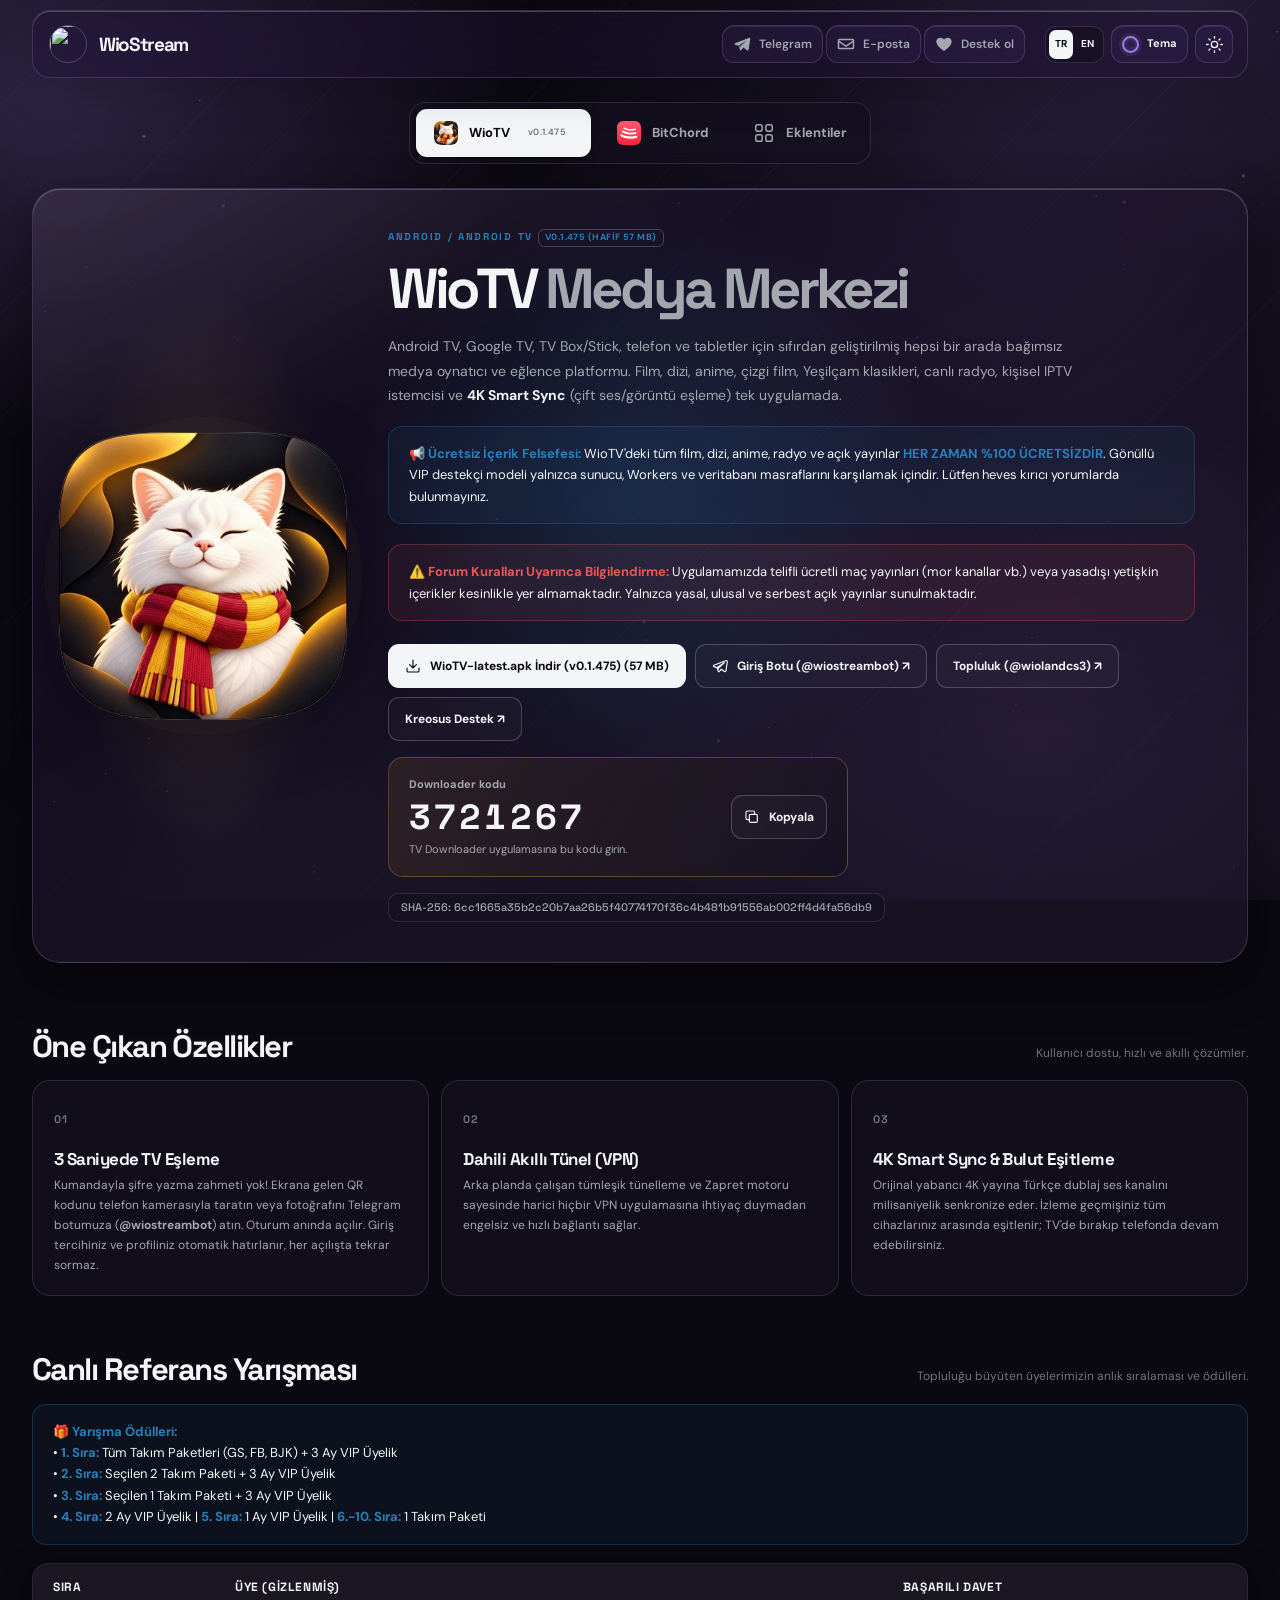
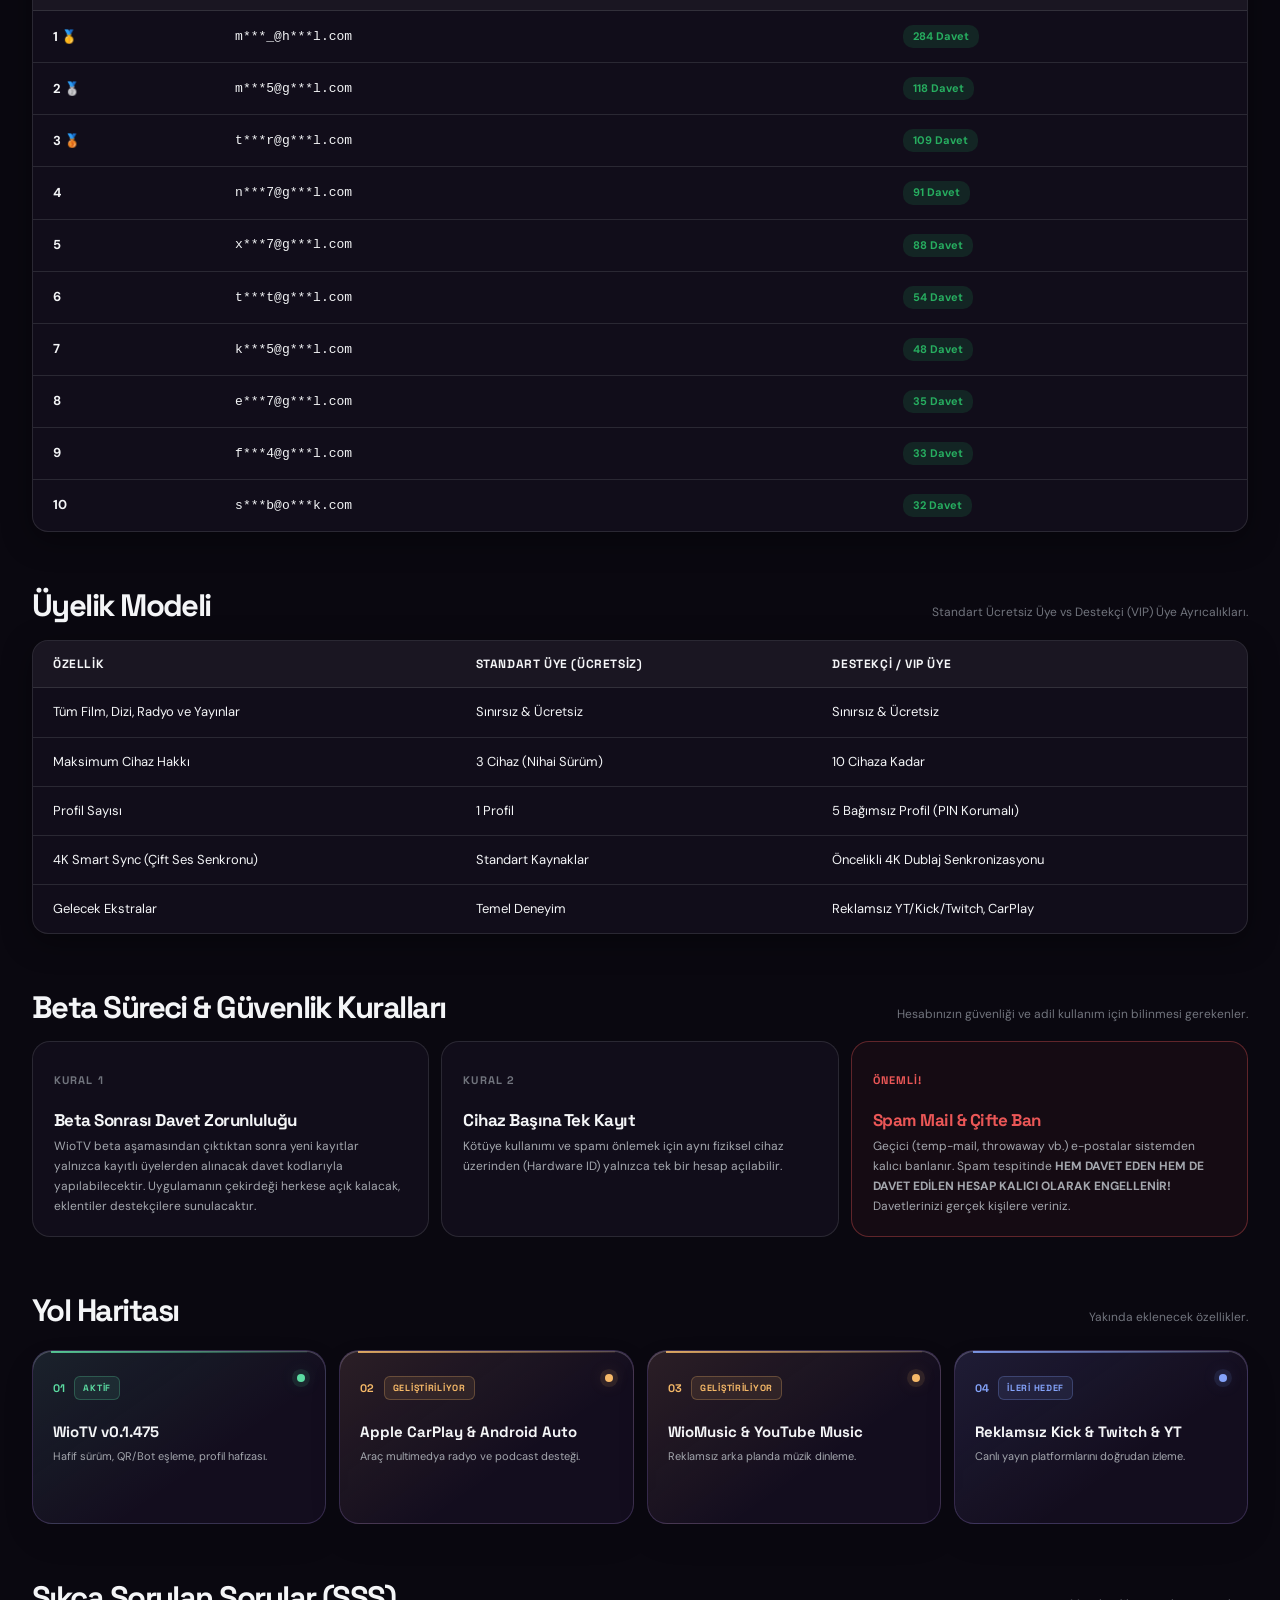
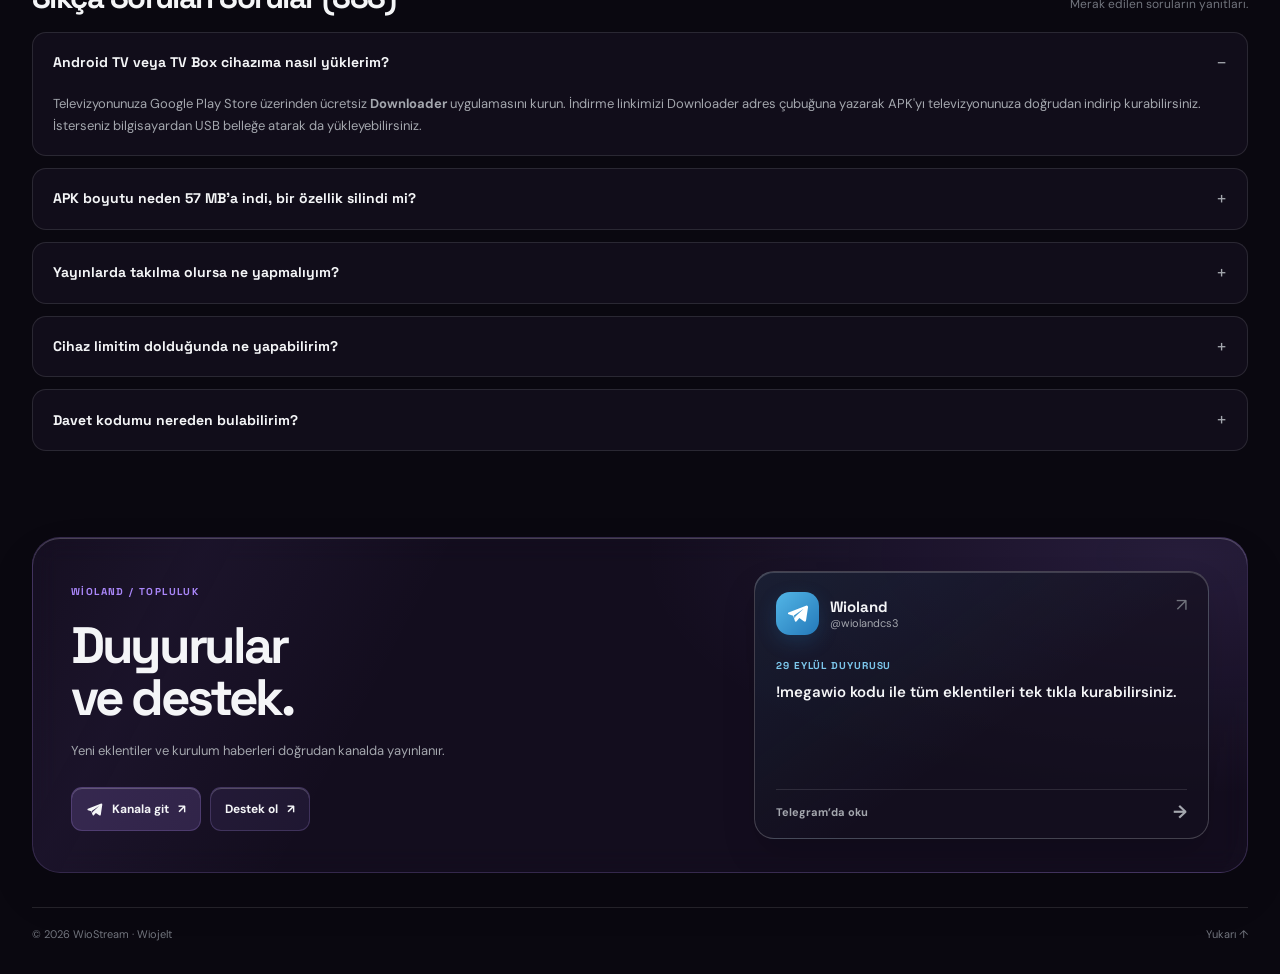
==== commit 6d43fd73: "feat(music): update source list ordered by speed and benchmark" ====
--- a/showcase.html
+++ b/showcase.html
@@ -131,8 +131,8 @@
           <div class="bitchord-links"><a href="https://github.com/Wiojelt/WioLand/tree/main/bitchord" data-edit-href="wiolandMusic" target="_blank" rel="noopener">Wioland kaynak kodu ↗</a><a href="https://github.com/kushagrasinghx/BitChord" data-edit-href="bitchordRepo" target="_blank" rel="noopener">BitChord deposu ↗</a></div>
         </div>
       </div>
-      <div class="section-caption"><span>Müzik kaynakları</span><p>Her sağlayıcının erişimi ve kayıt kalitesi farklı olabilir.</p></div>
-      <div class="source-list bitchord-sources"><span>Monochrome</span><span>QQDL / Lucida</span><span>juanjob Hi-Res</span><span>Lossless Bridge</span><span>Eljohnzc</span><span>Tido</span><span>gglos</span><span>Qobuz</span><span>LastBabe</span><span>Internet Archive</span></div>
+      <div class="section-caption"><span>Müzik kaynakları (Hız Sıralı)</span><p>En hızlıdan yavaşa: Juanjob (635ms) · Dial Monochrome (904ms) · Confih (1.1s) · Qobuz (1.6s)</p></div>
+      <div class="source-list bitchord-sources"><span>⚡ Wiochord Lossless FLAC</span><span>⚡ juanjob Hi-Res</span><span>⚡ Dial Monochrome FLAC</span><span>🚀 Confih Hi-Res</span><span>🚀 Qobuz Addon</span><span>🔄 Lossless Bridge</span><span>Eljohnzc Monochrome</span><span>Monochrome FLAC (Topluluk)</span><span>QQDL / Lucida</span><span>gglos</span><span>LastBabe</span><span>Tido</span><span>Internet Archive</span></div>
       <article class="extra-addon">
         <div><h3>Eljohnzc Addon</h3><p>BitChord’a ayrı ekle · Yalnızca dinleme</p></div>
         <div class="actions"><button class="button outline" type="button" data-copy="https://eljohnzcaddon.velixir.run/c57e7b0ef2031b2f1fcd/manifest.json" aria-label="Eljohnzc manifest adresini kopyala">Manifesti kopyala</button><a class="extra-addon-link" href="https://eljohnzcaddon.velixir.run/c57e7b0ef2031b2f1fcd/manifest.json" target="_blank" rel="noopener">Manifest ↗</a></div>
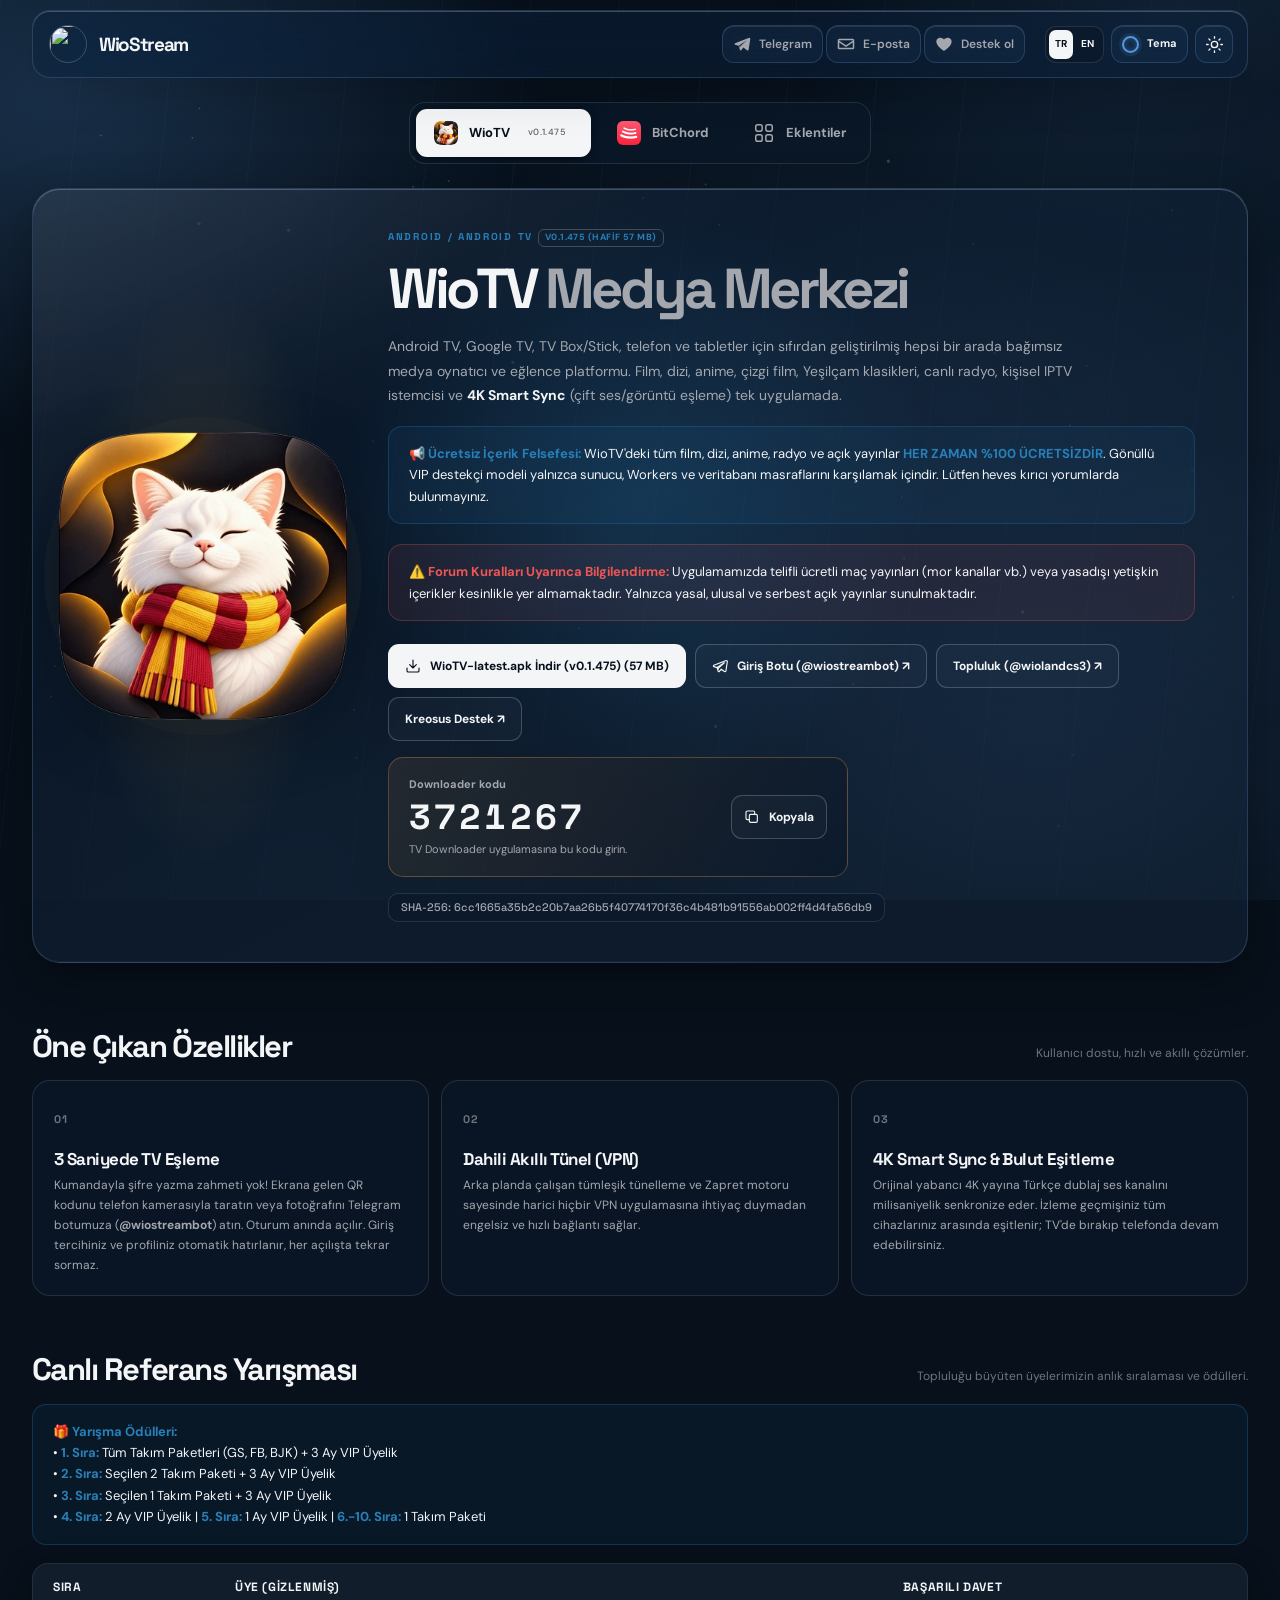
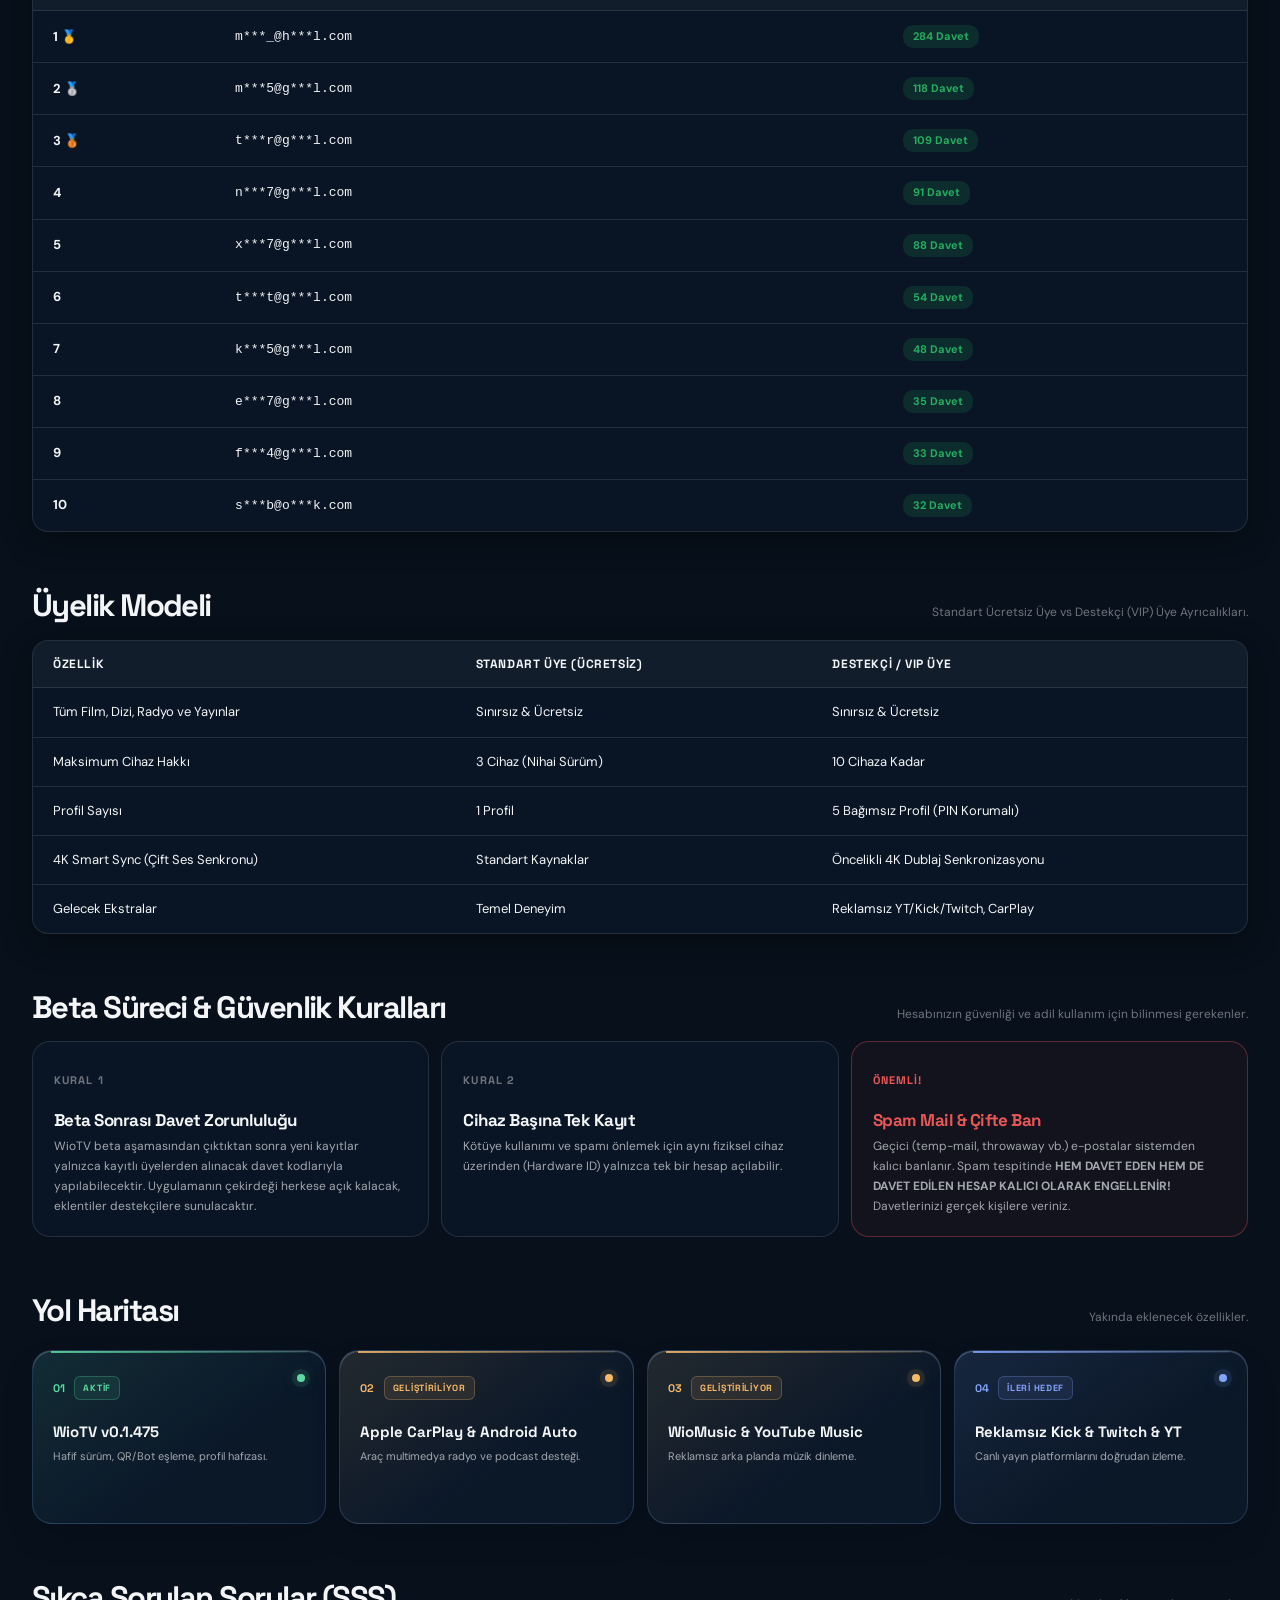
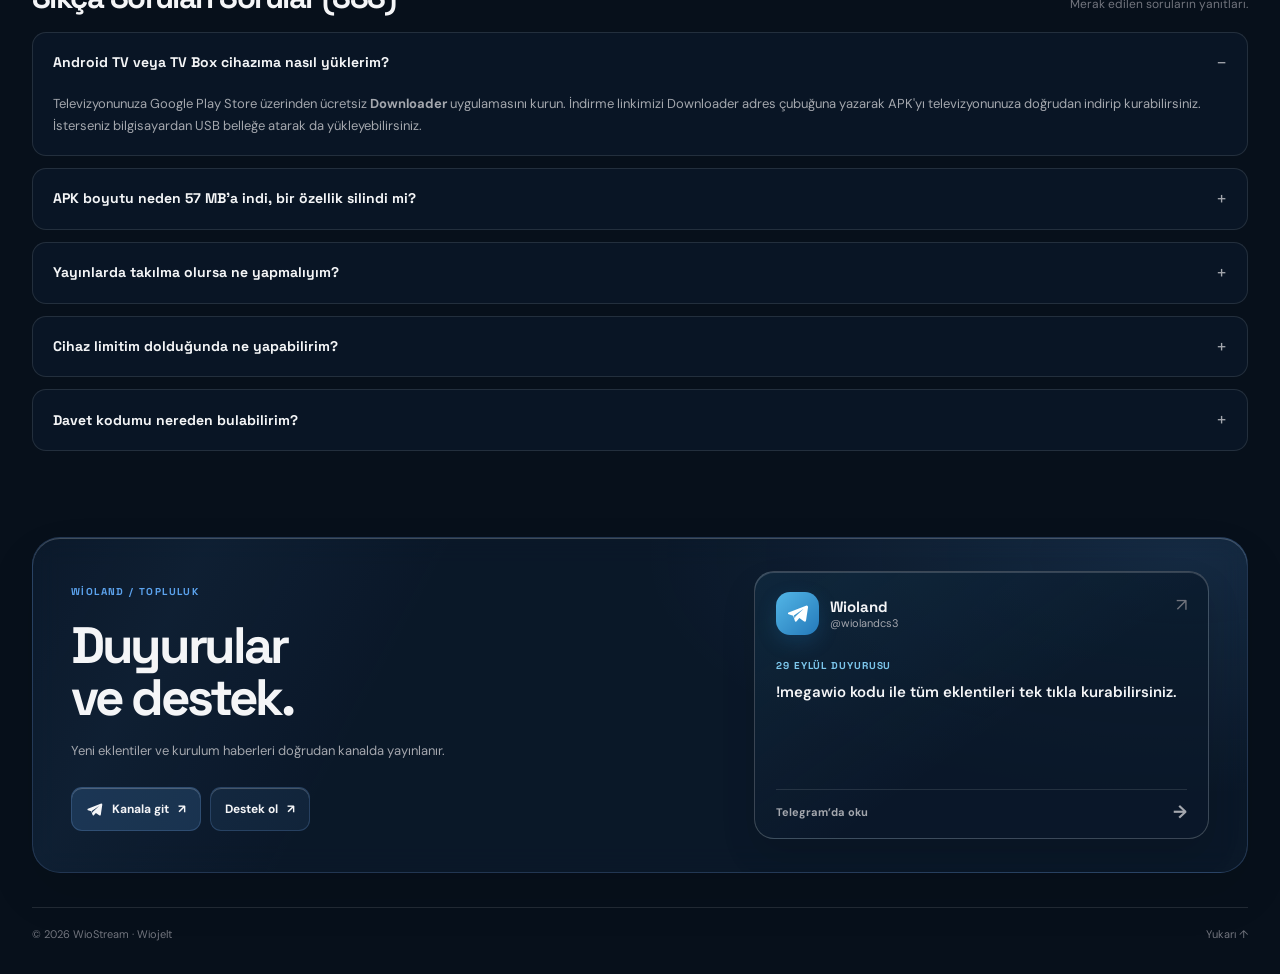
==== commit ef7d0a4b: "feat(site): update addon title to ⚡ Wiochord Lossless ⚡" ====
--- a/showcase.html
+++ b/showcase.html
@@ -120,9 +120,9 @@
       <div class="land-card glow-card" style="--accent:255 76 113">
         <div class="land-art bitchord-art"><div class="record-disc" aria-hidden="true"></div><img src="assets/apps/bitchord.webp" alt="BitChord" width="192" height="192"></div>
         <div class="land-content">
-          <div class="eyebrow">BİTCHORD / MÜZİK</div>
-          <h2>Wioland</h2>
-          <p>Lossless ve Hi-Res müzik kaynaklarını tek bağlantıyla BitChord’a ekle. Kulaklık şartı yok; ses kalitesi ve erişim seçilen sağlayıcıya bağlı.</p>
+          <div class="eyebrow">BİTCHORD / DİAL / MÜZİK</div>
+          <h2>⚡ Wiochord Lossless ⚡</h2>
+          <p>Lossless ve Hi-Res müzik kaynaklarını tek bağlantıyla BitChord ve Dial’a ekle. Kulaklık şartı yok; ses kalitesi ve erişim seçilen sağlayıcıya bağlı.</p>
           <div class="actions">
             <button class="button primary" type="button" data-copy="https://raw.githubusercontent.com/Wiojelt/WioLand/main/bitchord/manifest.json" data-edit-copy="bitchordManifest"><svg viewBox="0 0 24 24" aria-hidden="true"><rect x="8" y="8" width="12" height="12" rx="2"/><path d="M16 8V5a2 2 0 0 0-2-2H5a2 2 0 0 0-2 2v9a2 2 0 0 0 2 2h3"/></svg>Manifesti kopyala</button>
             <a class="button outline" href="https://github.com/kushagrasinghx/BitChord/releases" data-edit-href="bitchordReleases" target="_blank" rel="noopener">BitChord indir <span>↗</span></a>
@@ -132,7 +132,7 @@
         </div>
       </div>
       <div class="section-caption"><span>Müzik kaynakları (Hız Sıralı)</span><p>En hızlıdan yavaşa: Juanjob (635ms) · Dial Monochrome (904ms) · Confih (1.1s) · Qobuz (1.6s)</p></div>
-      <div class="source-list bitchord-sources"><span>⚡ Wiochord Lossless FLAC</span><span>⚡ juanjob Hi-Res</span><span>⚡ Dial Monochrome FLAC</span><span>🚀 Confih Hi-Res</span><span>🚀 Qobuz Addon</span><span>🔄 Lossless Bridge</span><span>Eljohnzc Monochrome</span><span>Monochrome FLAC (Topluluk)</span><span>QQDL / Lucida</span><span>gglos</span><span>LastBabe</span><span>Tido</span><span>Internet Archive</span></div>
+      <div class="source-list bitchord-sources"><span>⚡ Wiochord Lossless ⚡</span><span>⚡ juanjob Hi-Res</span><span>⚡ Dial Monochrome FLAC</span><span>🚀 Confih Hi-Res</span><span>🚀 Qobuz Addon</span><span>🔄 Lossless Bridge</span><span>Eljohnzc Monochrome</span><span>Monochrome FLAC (Topluluk)</span><span>QQDL / Lucida</span><span>gglos</span><span>LastBabe</span><span>Tido</span><span>Internet Archive</span></div>
       <article class="extra-addon">
         <div><h3>Eljohnzc Addon</h3><p>BitChord’a ayrı ekle · Yalnızca dinleme</p></div>
         <div class="actions"><button class="button outline" type="button" data-copy="https://eljohnzcaddon.velixir.run/c57e7b0ef2031b2f1fcd/manifest.json" aria-label="Eljohnzc manifest adresini kopyala">Manifesti kopyala</button><a class="extra-addon-link" href="https://eljohnzcaddon.velixir.run/c57e7b0ef2031b2f1fcd/manifest.json" target="_blank" rel="noopener">Manifest ↗</a></div>
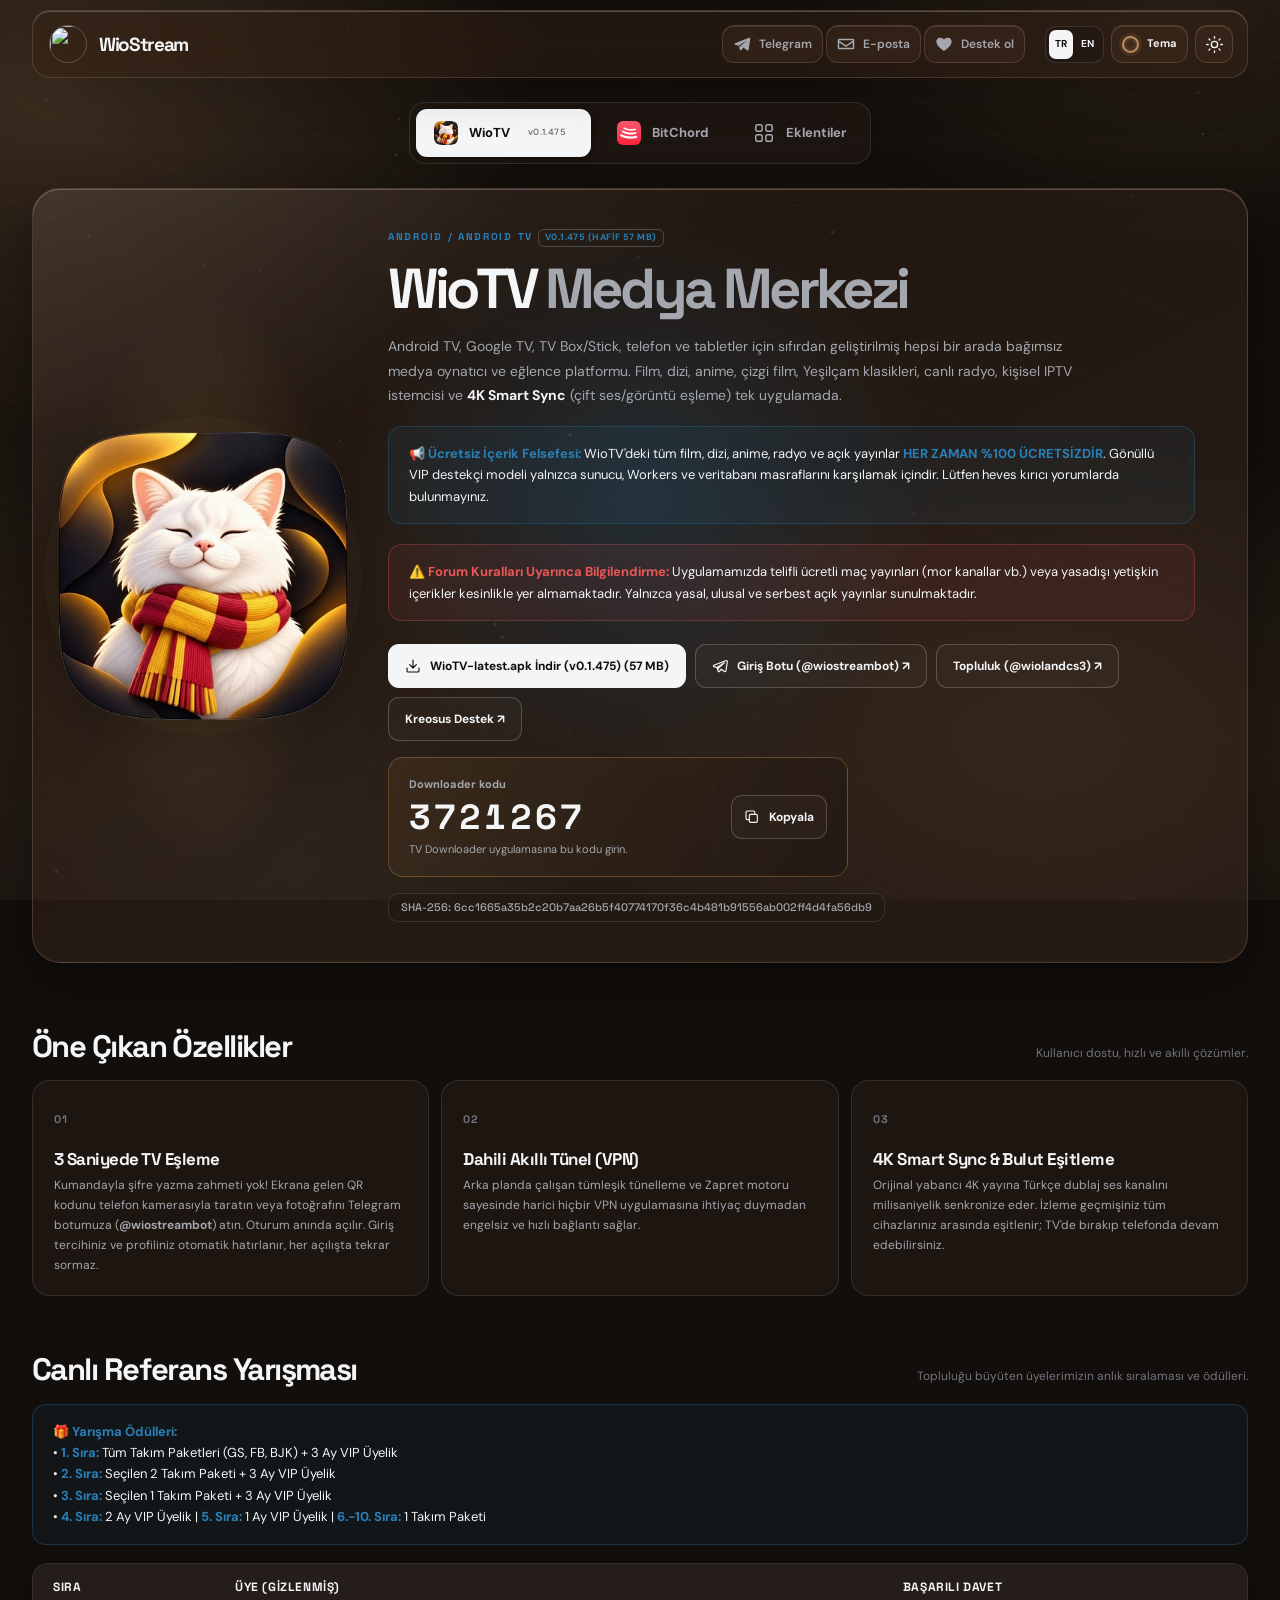
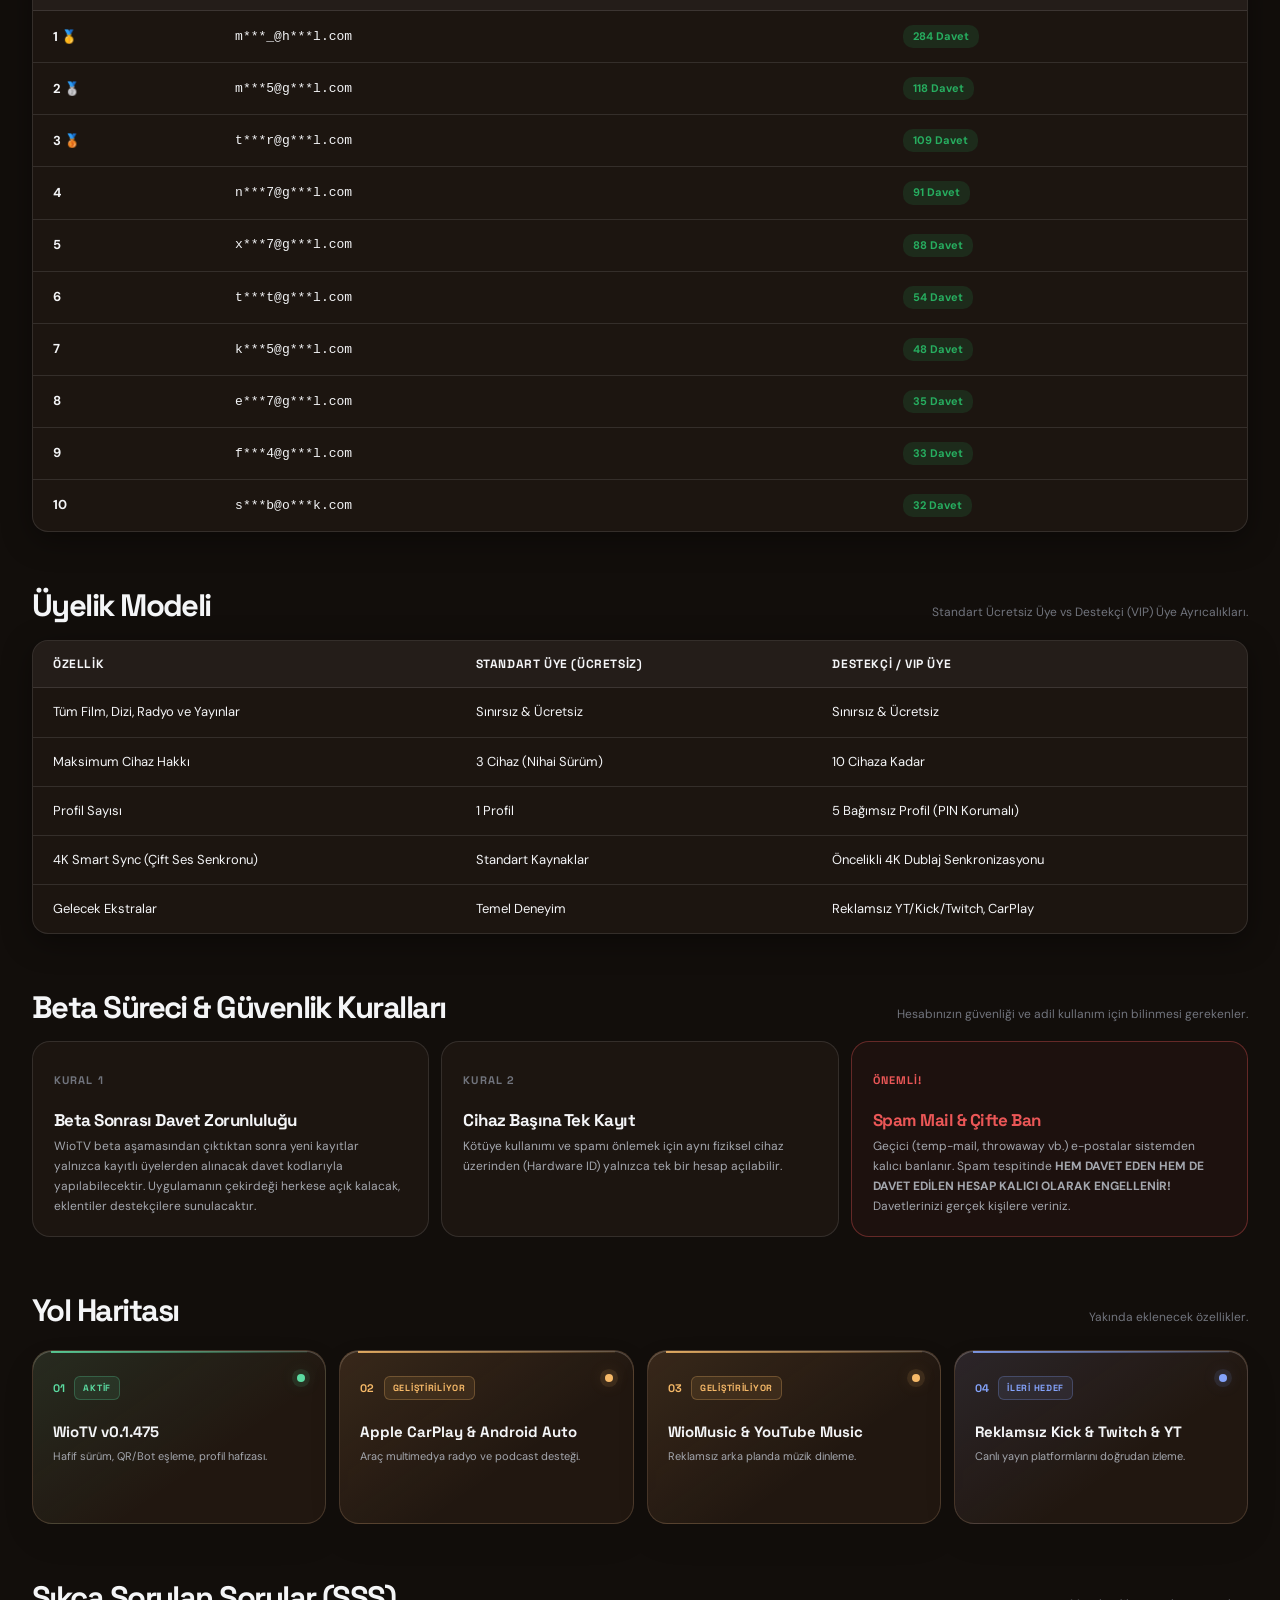
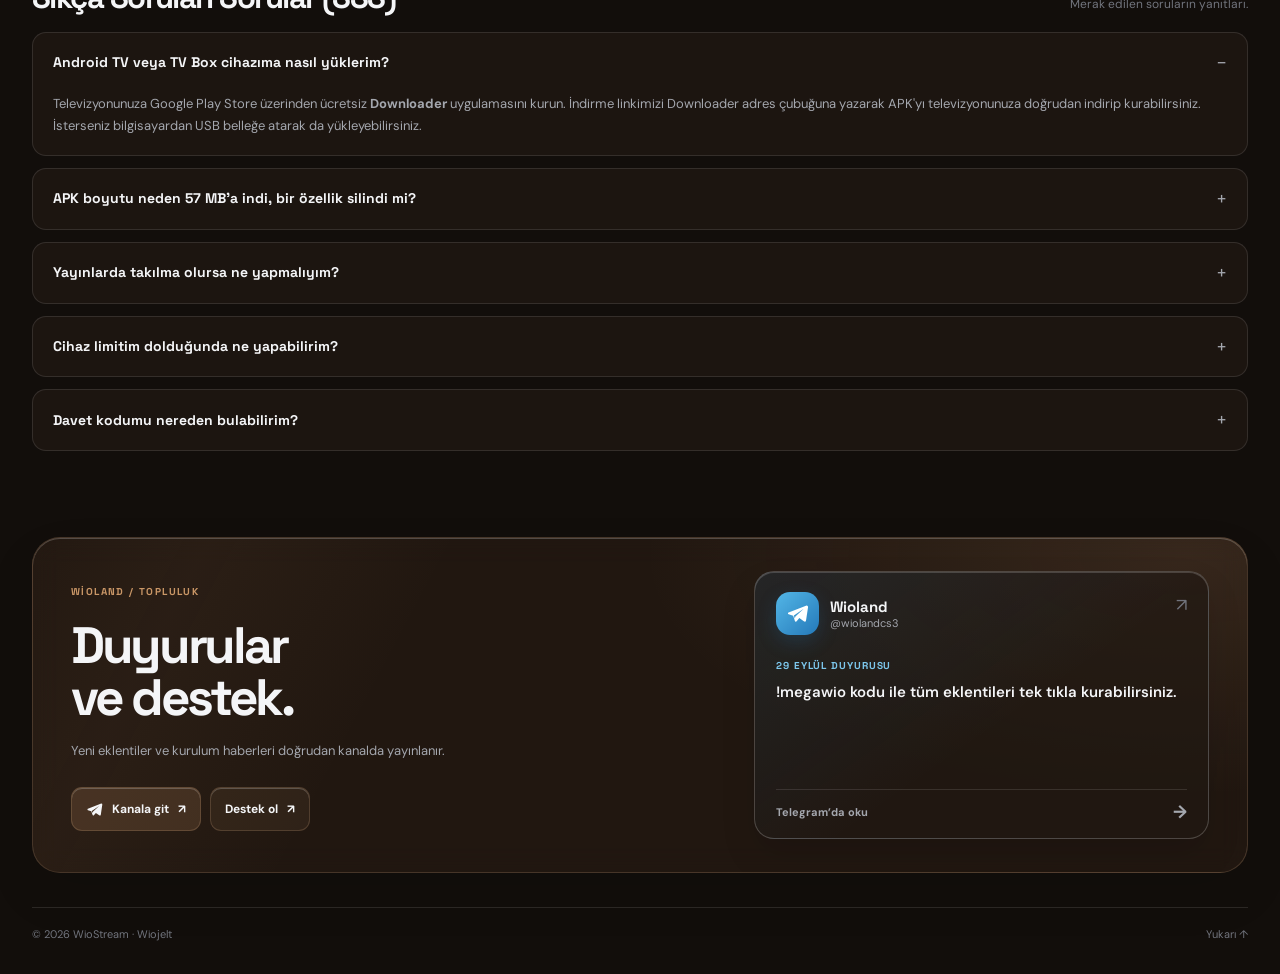
==== commit 197d45a8: "feat(site): set official Addon server URL" ====
--- a/showcase.html
+++ b/showcase.html
@@ -124,10 +124,10 @@
           <h2>⚡ Wiochord Lossless ⚡</h2>
           <p>Lossless ve Hi-Res müzik kaynaklarını tek bağlantıyla BitChord ve Dial’a ekle. Kulaklık şartı yok; ses kalitesi ve erişim seçilen sağlayıcıya bağlı.</p>
           <div class="actions">
-            <button class="button primary" type="button" data-copy="https://raw.githubusercontent.com/Wiojelt/WioLand/main/bitchord/manifest.json" data-edit-copy="bitchordManifest"><svg viewBox="0 0 24 24" aria-hidden="true"><rect x="8" y="8" width="12" height="12" rx="2"/><path d="M16 8V5a2 2 0 0 0-2-2H5a2 2 0 0 0-2 2v9a2 2 0 0 0 2 2h3"/></svg>Manifesti kopyala</button>
+            <button class="button primary" type="button" data-copy="https://wiochord-lossless.hdf-worker.workers.dev" data-edit-copy="bitchordManifest"><svg viewBox="0 0 24 24" aria-hidden="true"><rect x="8" y="8" width="12" height="12" rx="2"/><path d="M16 8V5a2 2 0 0 0-2-2H5a2 2 0 0 0-2 2v9a2 2 0 0 0 2 2h3"/></svg>Eklenti Linkini Kopyala</button>
             <a class="button outline" href="https://github.com/kushagrasinghx/BitChord/releases" data-edit-href="bitchordReleases" target="_blank" rel="noopener">BitChord indir <span>↗</span></a>
           </div>
-          <details class="repo-link"><summary>Manifest adresi</summary><div class="repo-url"><a href="https://raw.githubusercontent.com/Wiojelt/WioLand/main/bitchord/manifest.json" data-edit-href="bitchordManifest" data-edit-text="bitchordManifest" target="_blank" rel="noopener">https://raw.githubusercontent.com/Wiojelt/WioLand/main/bitchord/manifest.json</a><button type="button" data-copy="https://raw.githubusercontent.com/Wiojelt/WioLand/main/bitchord/manifest.json" data-edit-copy="bitchordManifest" aria-label="BitChord manifest adresini kopyala" title="Kopyala"><svg viewBox="0 0 24 24" aria-hidden="true"><rect x="8" y="8" width="12" height="12" rx="2"/><path d="M16 8V5a2 2 0 0 0-2-2H5a2 2 0 0 0-2 2v9a2 2 0 0 0 2 2h3"/></svg></button></div></details>
+          <details class="repo-link"><summary>Eklenti adresi (Örnek eklentilerle aynı format)</summary><div class="repo-url"><a href="https://wiochord-lossless.hdf-worker.workers.dev" data-edit-href="bitchordManifest" data-edit-text="bitchordManifest" target="_blank" rel="noopener">https://wiochord-lossless.hdf-worker.workers.dev</a><button type="button" data-copy="https://wiochord-lossless.hdf-worker.workers.dev" data-edit-copy="bitchordManifest" aria-label="BitChord eklenti adresini kopyala" title="Kopyala"><svg viewBox="0 0 24 24" aria-hidden="true"><rect x="8" y="8" width="12" height="12" rx="2"/><path d="M16 8V5a2 2 0 0 0-2-2H5a2 2 0 0 0-2 2v9a2 2 0 0 0 2 2h3"/></svg></button></div></details>
           <div class="bitchord-links"><a href="https://github.com/Wiojelt/WioLand/tree/main/bitchord" data-edit-href="wiolandMusic" target="_blank" rel="noopener">Wioland kaynak kodu ↗</a><a href="https://github.com/kushagrasinghx/BitChord" data-edit-href="bitchordRepo" target="_blank" rel="noopener">BitChord deposu ↗</a></div>
         </div>
       </div>
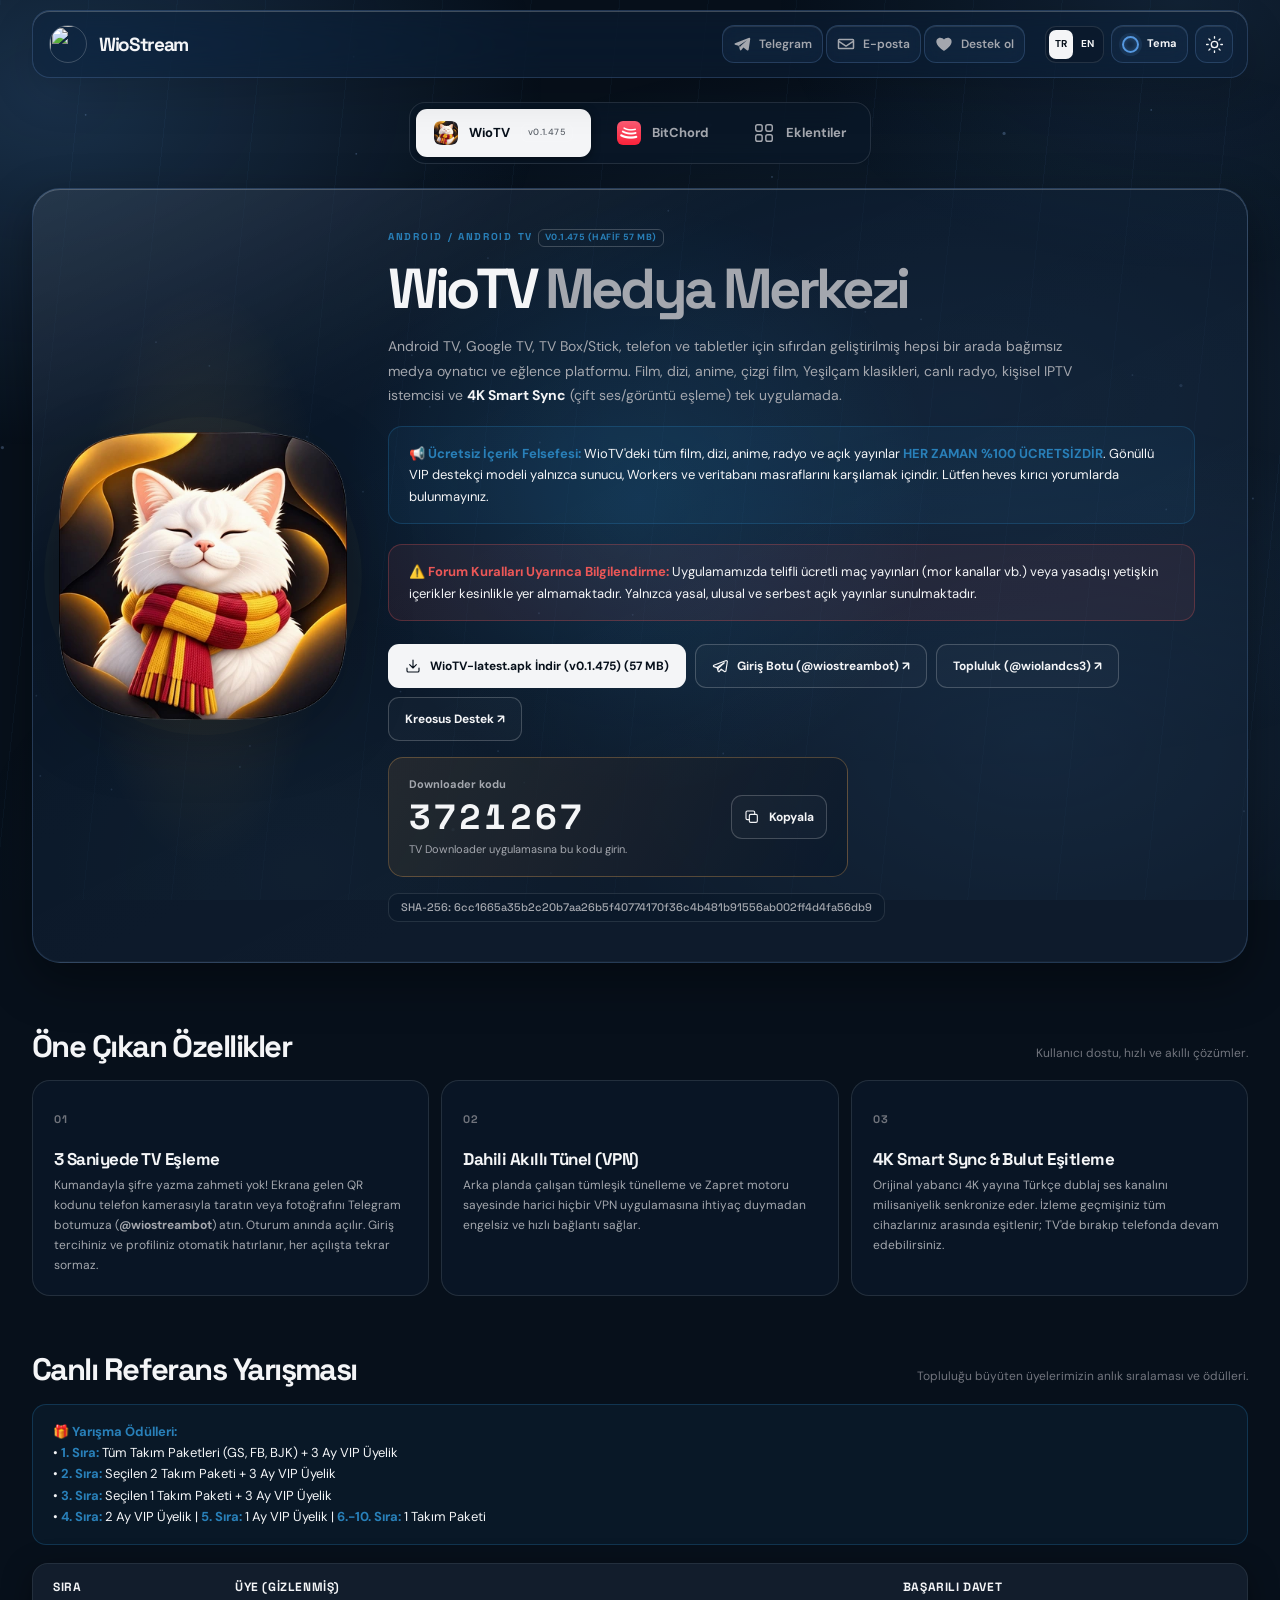
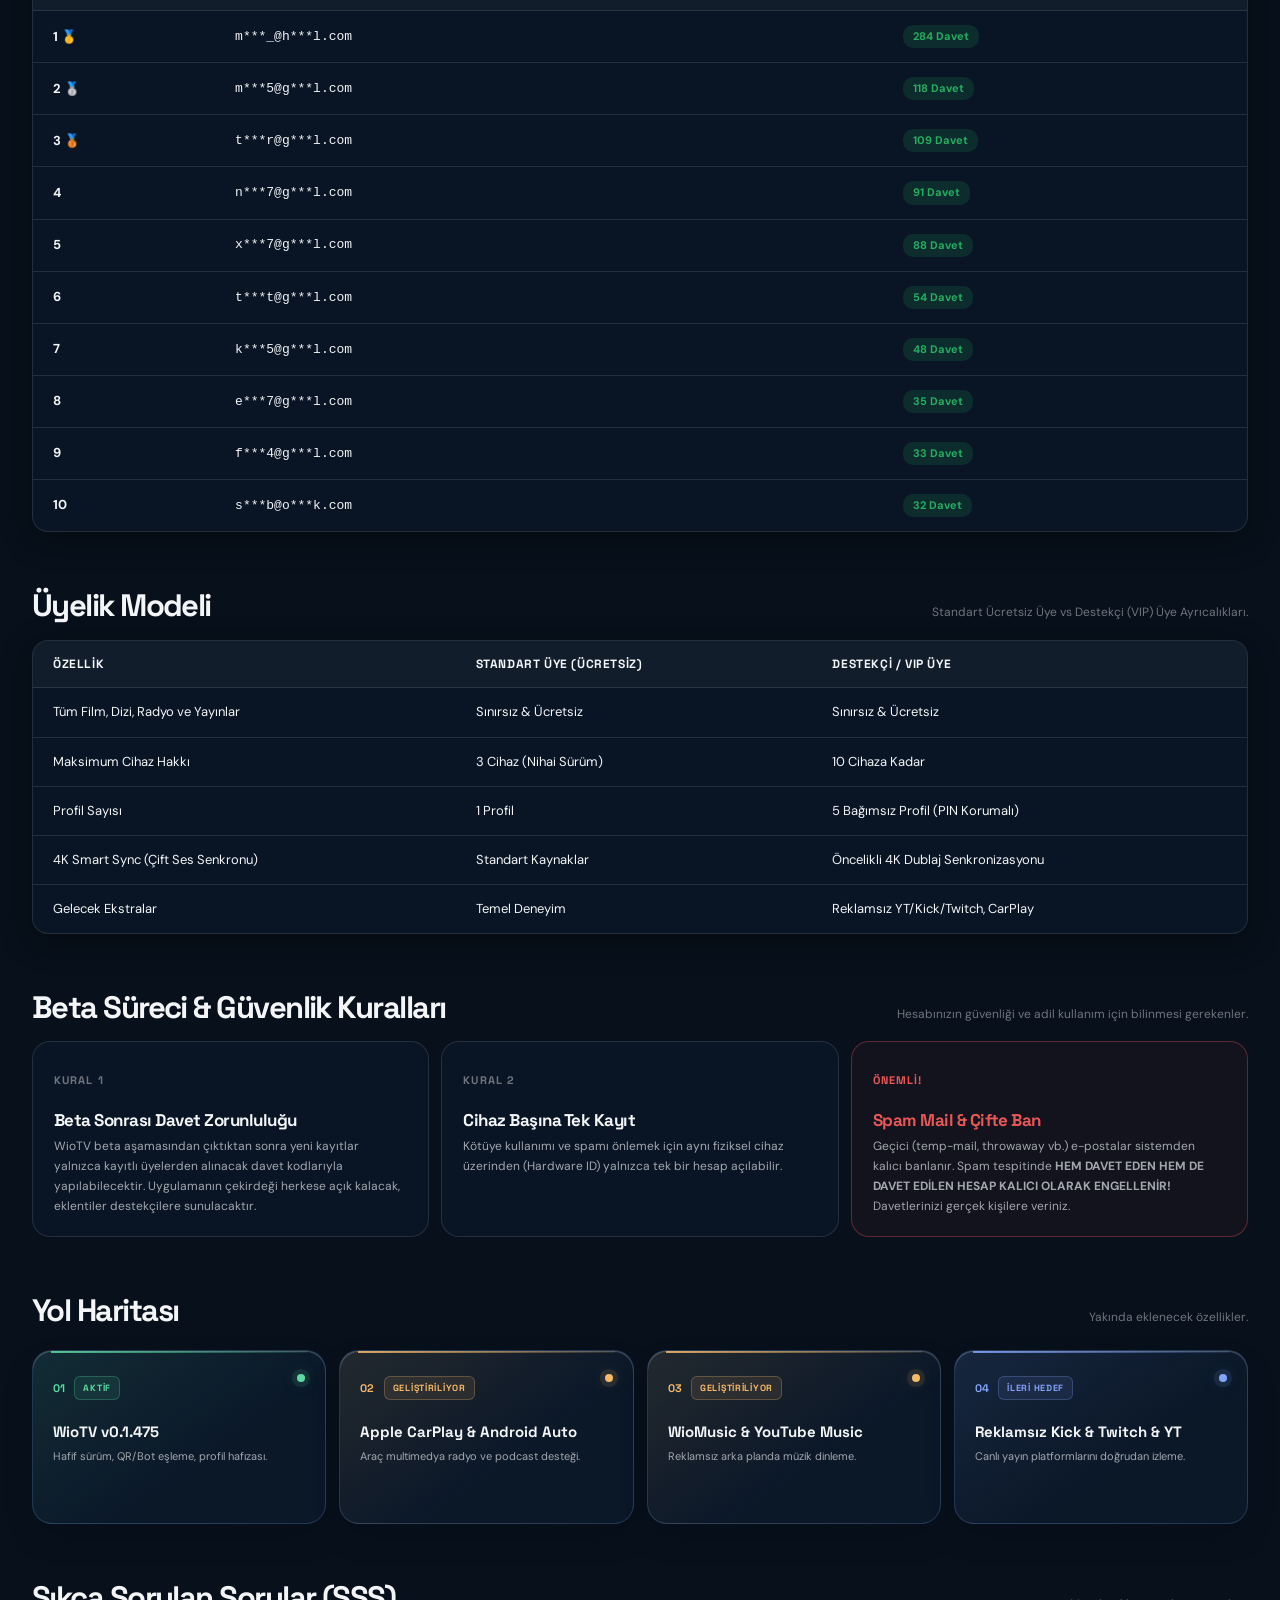
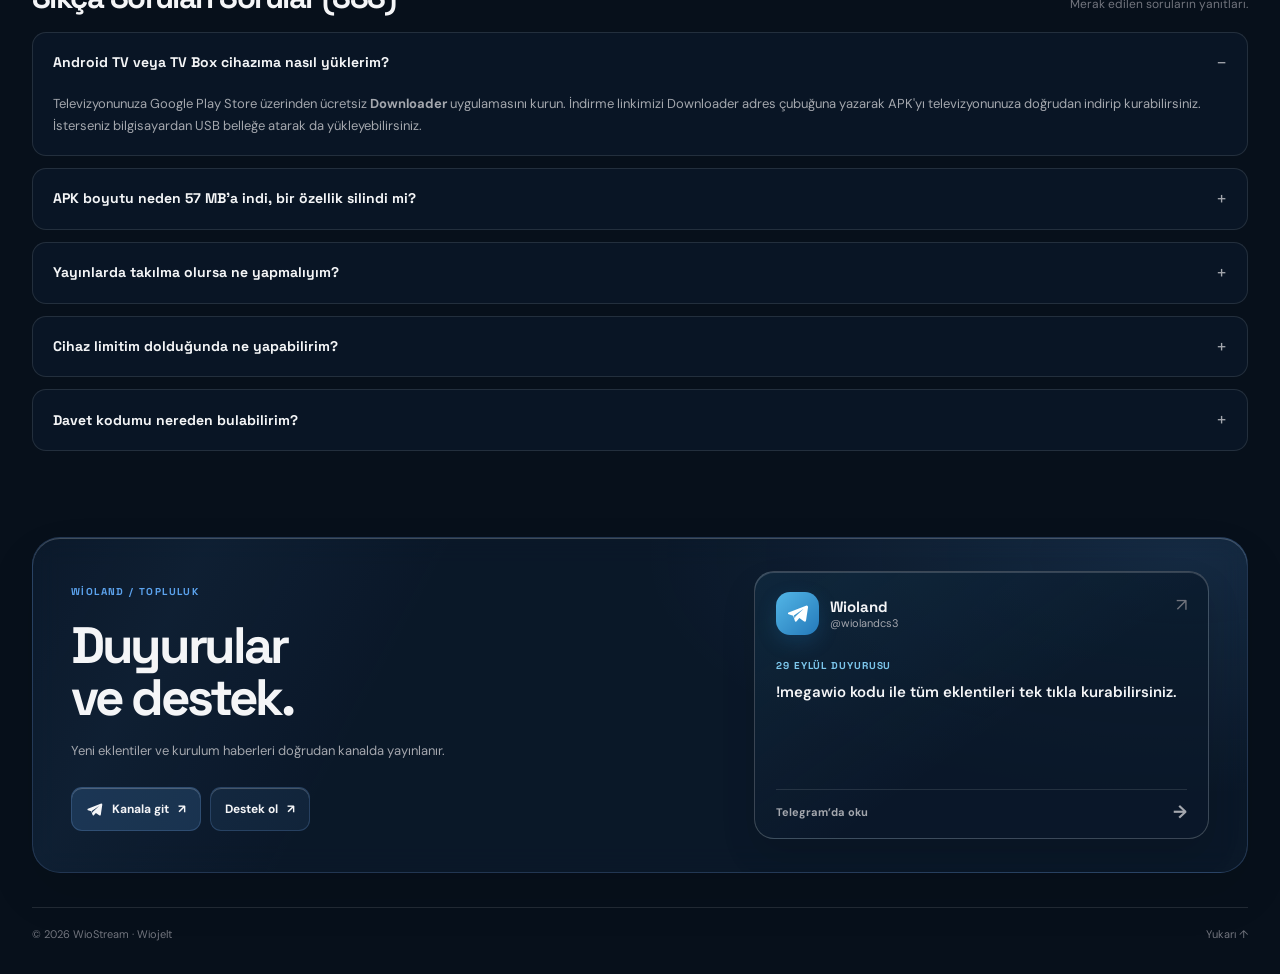
==== commit 2680ed1e: "Revert "feat(site): set official Addon server URL" This reverts commit 197d45a8ae5d195847b4d16ca5794" ====
--- a/showcase.html
+++ b/showcase.html
@@ -124,10 +124,10 @@
           <h2>⚡ Wiochord Lossless ⚡</h2>
           <p>Lossless ve Hi-Res müzik kaynaklarını tek bağlantıyla BitChord ve Dial’a ekle. Kulaklık şartı yok; ses kalitesi ve erişim seçilen sağlayıcıya bağlı.</p>
           <div class="actions">
-            <button class="button primary" type="button" data-copy="https://wiochord-lossless.hdf-worker.workers.dev" data-edit-copy="bitchordManifest"><svg viewBox="0 0 24 24" aria-hidden="true"><rect x="8" y="8" width="12" height="12" rx="2"/><path d="M16 8V5a2 2 0 0 0-2-2H5a2 2 0 0 0-2 2v9a2 2 0 0 0 2 2h3"/></svg>Eklenti Linkini Kopyala</button>
+            <button class="button primary" type="button" data-copy="https://raw.githubusercontent.com/Wiojelt/WioLand/main/bitchord/manifest.json" data-edit-copy="bitchordManifest"><svg viewBox="0 0 24 24" aria-hidden="true"><rect x="8" y="8" width="12" height="12" rx="2"/><path d="M16 8V5a2 2 0 0 0-2-2H5a2 2 0 0 0-2 2v9a2 2 0 0 0 2 2h3"/></svg>Manifesti kopyala</button>
             <a class="button outline" href="https://github.com/kushagrasinghx/BitChord/releases" data-edit-href="bitchordReleases" target="_blank" rel="noopener">BitChord indir <span>↗</span></a>
           </div>
-          <details class="repo-link"><summary>Eklenti adresi (Örnek eklentilerle aynı format)</summary><div class="repo-url"><a href="https://wiochord-lossless.hdf-worker.workers.dev" data-edit-href="bitchordManifest" data-edit-text="bitchordManifest" target="_blank" rel="noopener">https://wiochord-lossless.hdf-worker.workers.dev</a><button type="button" data-copy="https://wiochord-lossless.hdf-worker.workers.dev" data-edit-copy="bitchordManifest" aria-label="BitChord eklenti adresini kopyala" title="Kopyala"><svg viewBox="0 0 24 24" aria-hidden="true"><rect x="8" y="8" width="12" height="12" rx="2"/><path d="M16 8V5a2 2 0 0 0-2-2H5a2 2 0 0 0-2 2v9a2 2 0 0 0 2 2h3"/></svg></button></div></details>
+          <details class="repo-link"><summary>Manifest adresi</summary><div class="repo-url"><a href="https://raw.githubusercontent.com/Wiojelt/WioLand/main/bitchord/manifest.json" data-edit-href="bitchordManifest" data-edit-text="bitchordManifest" target="_blank" rel="noopener">https://raw.githubusercontent.com/Wiojelt/WioLand/main/bitchord/manifest.json</a><button type="button" data-copy="https://raw.githubusercontent.com/Wiojelt/WioLand/main/bitchord/manifest.json" data-edit-copy="bitchordManifest" aria-label="BitChord manifest adresini kopyala" title="Kopyala"><svg viewBox="0 0 24 24" aria-hidden="true"><rect x="8" y="8" width="12" height="12" rx="2"/><path d="M16 8V5a2 2 0 0 0-2-2H5a2 2 0 0 0-2 2v9a2 2 0 0 0 2 2h3"/></svg></button></div></details>
           <div class="bitchord-links"><a href="https://github.com/Wiojelt/WioLand/tree/main/bitchord" data-edit-href="wiolandMusic" target="_blank" rel="noopener">Wioland kaynak kodu ↗</a><a href="https://github.com/kushagrasinghx/BitChord" data-edit-href="bitchordRepo" target="_blank" rel="noopener">BitChord deposu ↗</a></div>
         </div>
       </div>
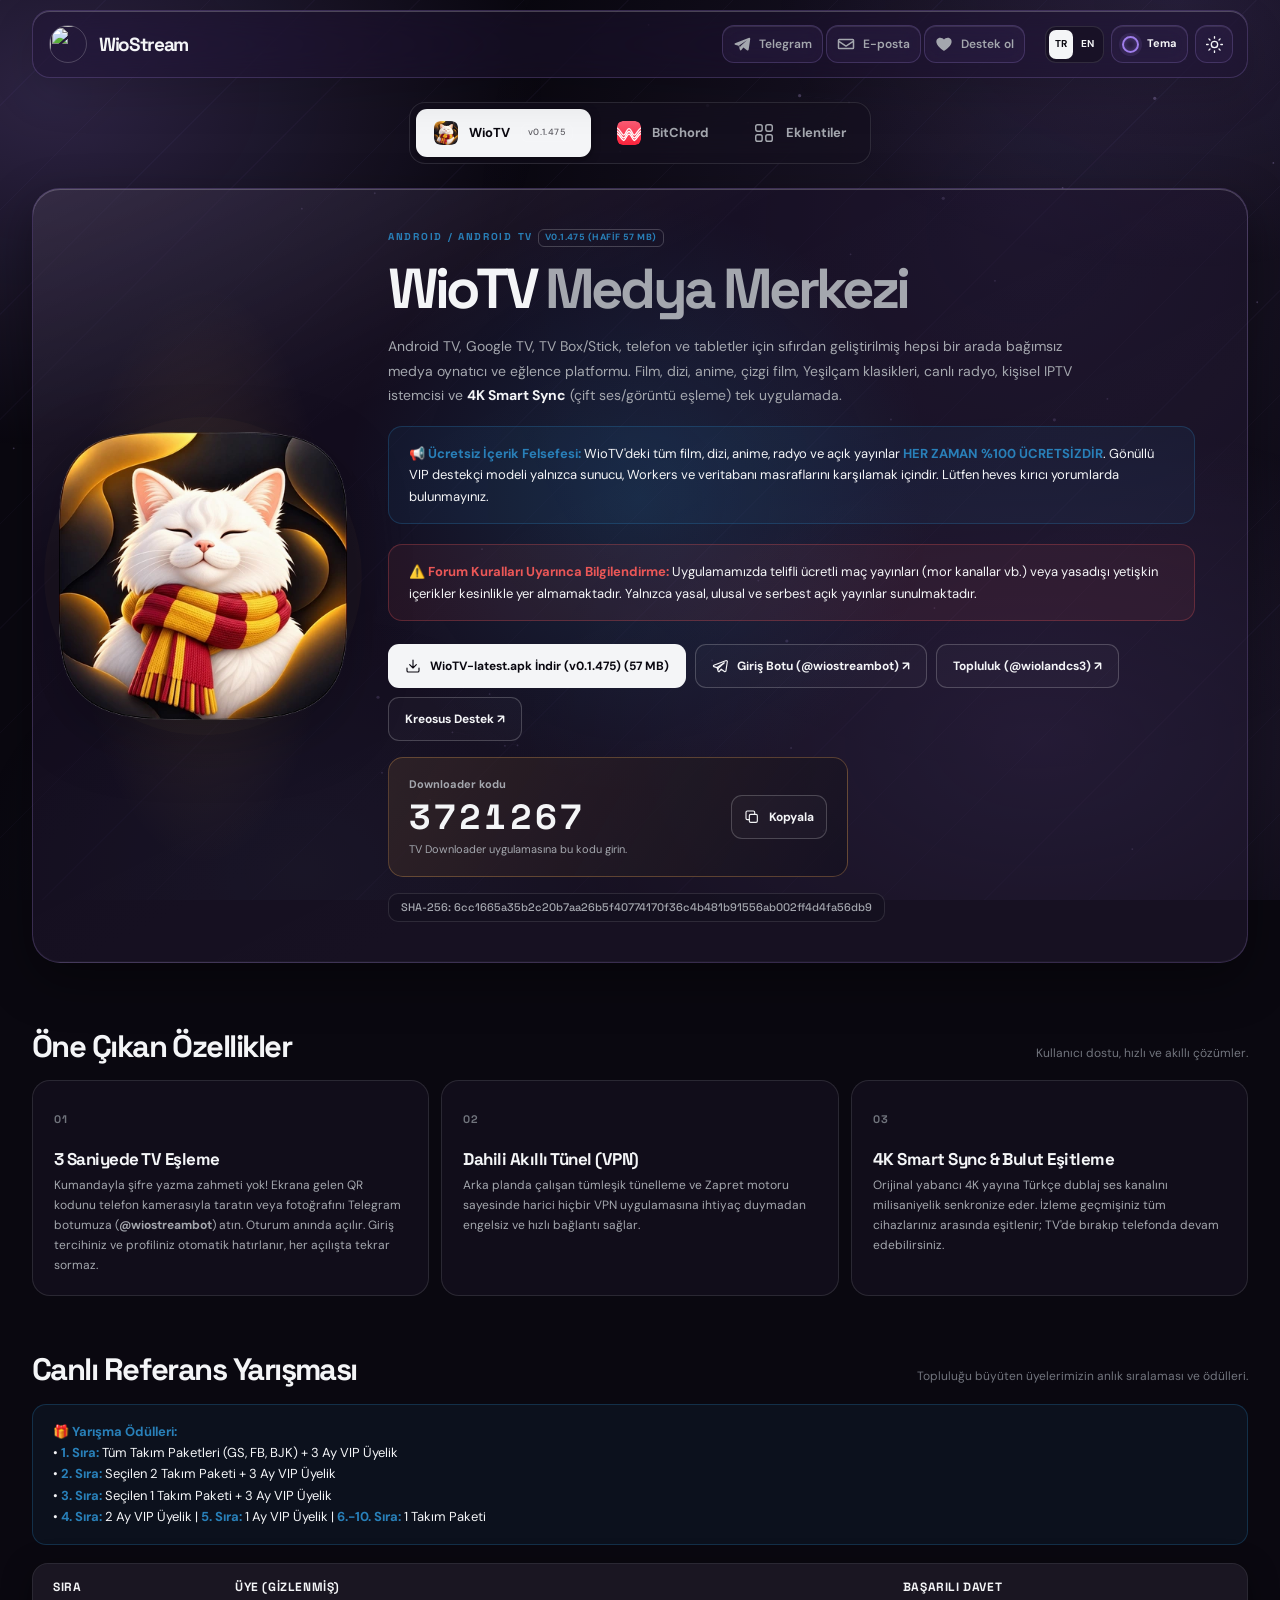
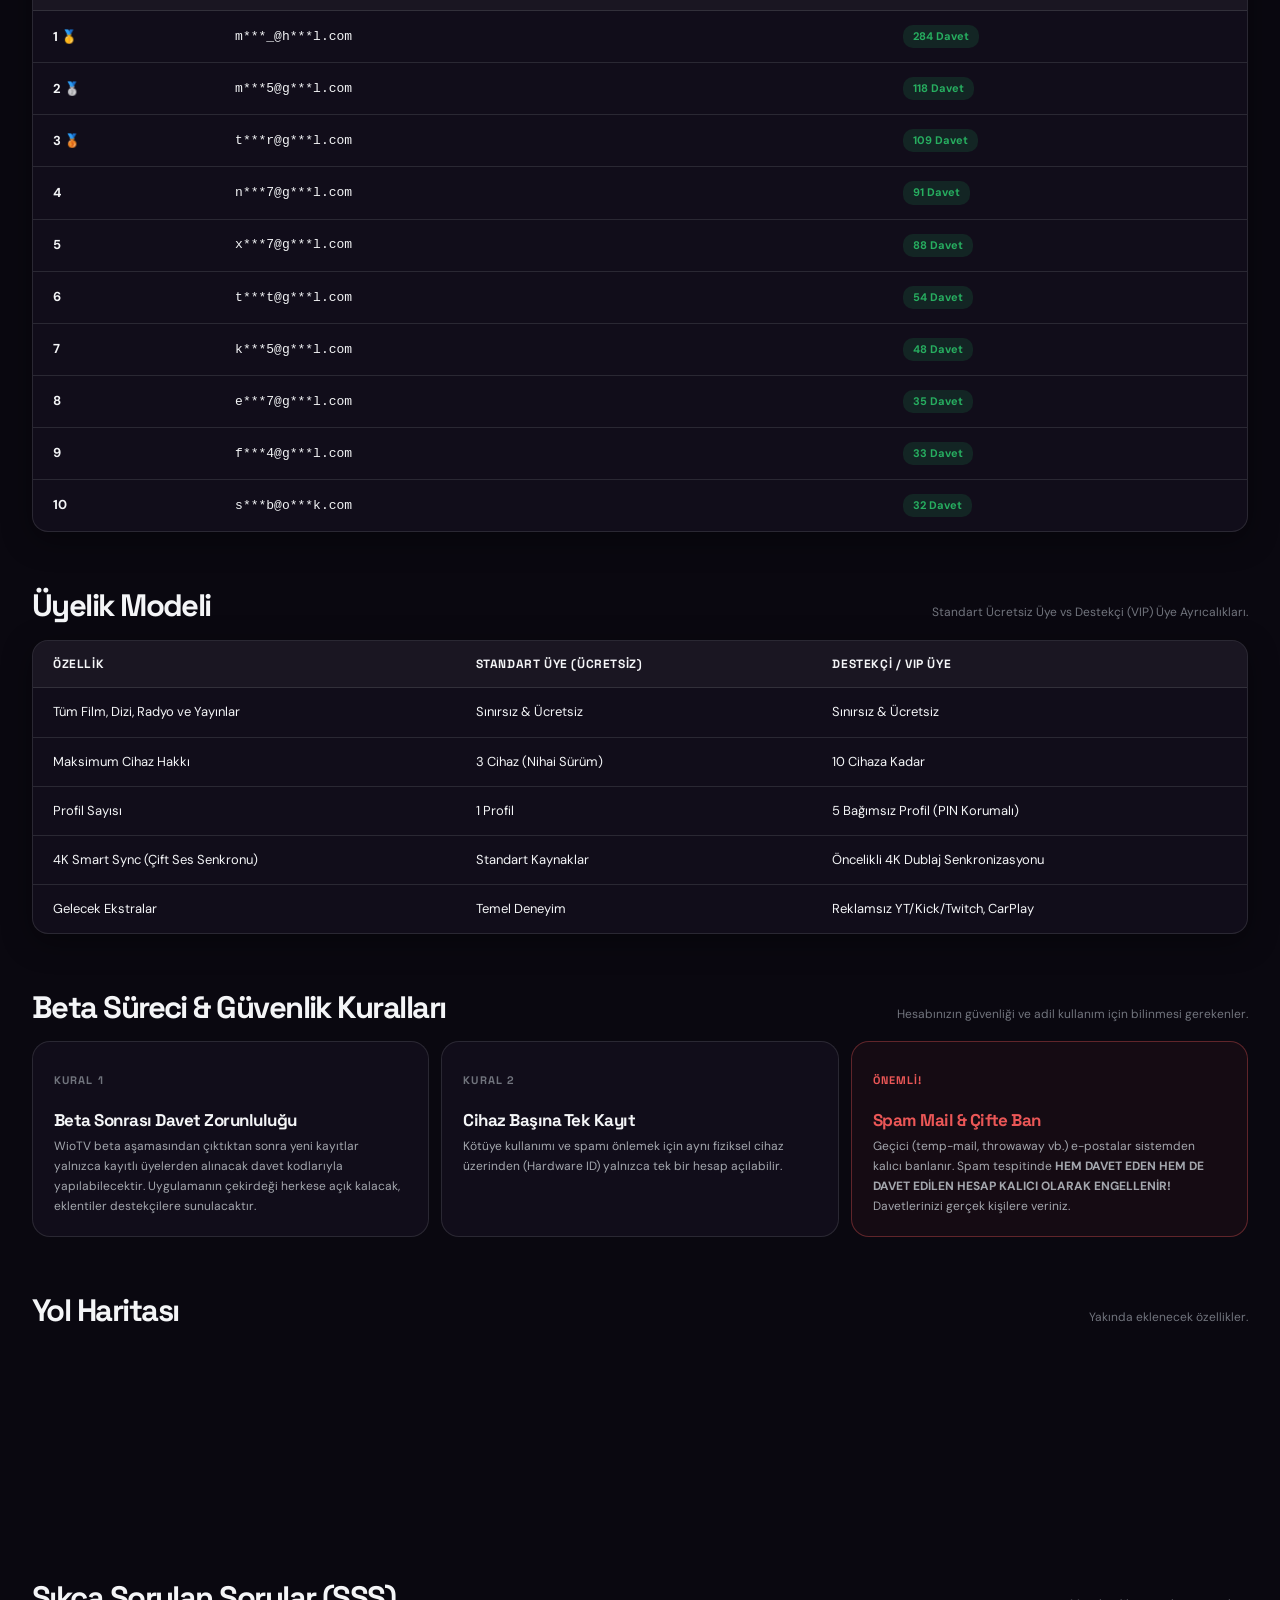
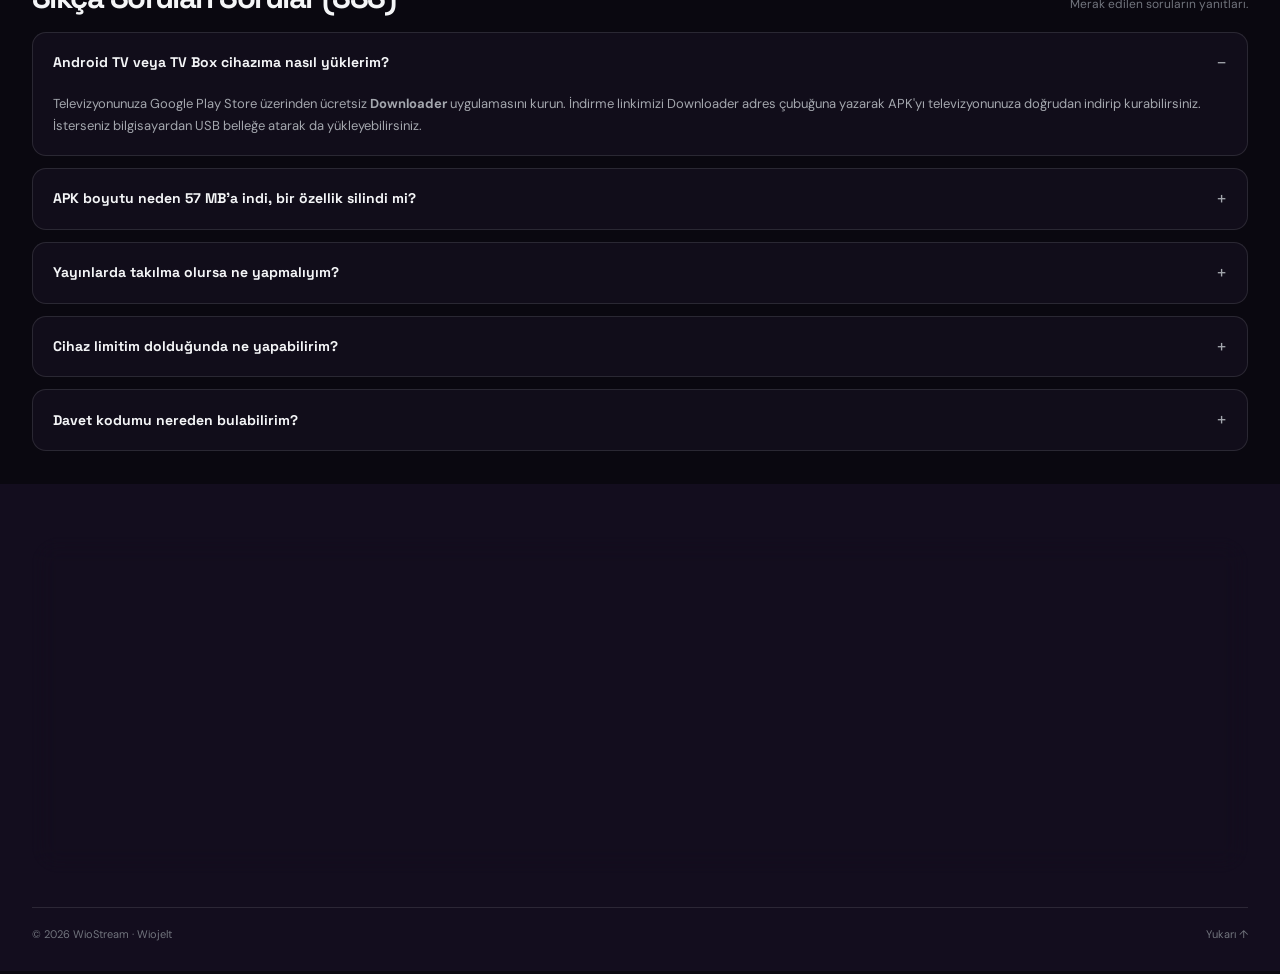
==== commit 29909dc7: "feat(logo): set gemini-svg as wiochord logo and add to addons page" ====
--- a/showcase.html
+++ b/showcase.html
@@ -45,7 +45,7 @@
 
     <div class="tab-bar" id="platforms" role="tablist" aria-label="Platform seçimi">
       <button class="tab" role="tab" id="tab-wiotv" aria-selected="true" aria-controls="panel-wiotv" type="button"><img src="assets/apps/wiotv.webp" alt="">WioTV <span class="beta-badge">v0.1.475</span></button>
-      <button class="tab" role="tab" id="tab-bitchord" aria-selected="false" aria-controls="panel-bitchord" type="button"><img src="assets/apps/bitchord.webp" alt="">BitChord</button>
+      <button class="tab" role="tab" id="tab-bitchord" aria-selected="false" aria-controls="panel-bitchord" type="button"><img src="assets/apps/wiochord.svg" alt="">BitChord</button>
       <button class="tab" role="tab" id="tab-addons" aria-selected="false" aria-controls="panel-addons" type="button"><svg class="addons-icon" viewBox="0 0 24 24" aria-hidden="true"><rect x="3" y="3" width="7" height="7" rx="2"/><rect x="14" y="3" width="7" height="7" rx="2"/><rect x="3" y="14" width="7" height="7" rx="2"/><rect x="14" y="14" width="7" height="7" rx="2"/></svg>Eklentiler</button>
     </div>
 
@@ -53,6 +53,7 @@
       <div class="tab-bar addon-tabs" id="addon-platforms" role="tablist" aria-label="Eklenti platformu">
       <button class="tab" role="tab" id="tab-cloudstream" aria-selected="true" aria-controls="panel-cloudstream" type="button"><img src="https://raw.githubusercontent.com/recloudstream/cloudstream/master/app/src/prerelease/res/mipmap-xxxhdpi/ic_launcher.png" alt="">CloudStream <span>3</span></button>
       <button class="tab" role="tab" id="tab-nuvio" aria-selected="false" aria-controls="panel-nuvio" type="button"><img class="nuvio-icon" src="https://raw.githubusercontent.com/NuvioMedia/NuvioMobile/cmp-rewrite/composeApp/src/commonMain/composeResources/drawable/app_logo_wordmark_original.png" alt="Nuvio"><img src="https://raw.githubusercontent.com/Stremio/stremio-brand/master/logos/SVG/stremio-logo-icon-only-fullcolor.svg" alt="Stremio"><span>Nuvio / Stremio</span></button>
+      <button class="tab" role="tab" id="tab-bitchord-sub" aria-selected="false" type="button" data-tab-link="bitchord"><img src="assets/apps/wiochord.svg" alt=""><span>BitChord / Müzik</span></button>
       </div>
 
     <section class="platform-panel" id="panel-cloudstream" role="tabpanel" aria-labelledby="tab-cloudstream">
@@ -72,6 +73,7 @@
         <article class="plugin-card glow-card" style="--accent:62 200 232" data-name="WioCinema" data-motion="cinema" data-repo="https://raw.githubusercontent.com/Wiojelt/WioCinema/main/repo.json" data-category="Yabancı film ve dizi" data-description="Yabancı film ve dizi kaynakları."><div class="card-art"><img src="https://raw.githubusercontent.com/Wiojelt/WioCinema/main/assets/logo-20261004.png?rev=2" alt="WioCinema camgöbeği sinema logosu" loading="lazy"></div><div class="card-info"><span class="card-kicker">DÜNYA SİNEMASI · AKTİF</span><h3>WioCinema</h3><p>Yabancı film ve dizi sağlayıcıları.</p><button class="card-open" type="button">İçeriği gör <span>↗</span></button></div><template><p>Depodan istediğin yabancı film ve dizi kaynağını kur.</p><h4>Sağlayıcılar</h4><div class="source-list"><span>BingeBang</span><span>CineCat</span><span>CineSimkl</span><span>CineStream</span><span>ClipBox</span><span>FlixNetwork</span><span>Mapple</span><span>MovieBox</span><span>RareFilmm</span></div></template></article>
         <article class="plugin-card glow-card" style="--accent:94 142 255" data-name="LiveHub" data-motion="live" data-repo="https://raw.githubusercontent.com/sika200581/cloudstream-live-hub/main/repo.json" data-category="Canlı yayın" data-description="Twitch, Kick, YouTube Live ve Rumble yayınları."><div class="card-art live-art"><div class="live-mark"><span class="live-play">▶</span><span>LIVE<br>HUB</span></div></div><div class="card-info"><span class="card-kicker">CANLI YAYIN · AKTİF</span><h3>LiveHub</h3><p>Canlı yayın platformları tek yerde.</p><button class="card-open" type="button">İçeriği gör <span>↗</span></button></div><template><p>Canlı yayın platformlarını CloudStream içinden aç.</p><h4>Platformlar</h4><div class="source-list"><span>Twitch</span><span>Kick</span><span>YouTube Live</span><span>Rumble</span></div></template></article>
         <article class="plugin-card glow-card" style="--accent:159 100 240" data-name="PltStream" data-motion="sync" data-repo="https://raw.githubusercontent.com/pltmustafa/plt-stream/master/repo.json" data-code="plt-stream" data-category="CloudStream · yardımcı eklentiler" data-description="İçerik eklentisi kapandı; yardımcı paketler kullanılmaya devam ediyor."><div class="card-art"><img src="https://raw.githubusercontent.com/pltmustafa/plt-stream/master/icon.png" alt="PltStream resmi logosu" loading="lazy"></div><div class="card-info"><span class="card-kicker">YARDIMCI ARAÇLAR · AKTİF</span><h3>PltStream</h3><p>İçerik kaynağı kapandı; araçları sürüyor.</p><small class="card-author">Yapımcı: pltmustafa</small><button class="card-open" type="button">İçeriği gör <span>↗</span></button></div><template><p>PltStream film/dizi eklentisi kapatıldı. Aynı depodaki yardımcı eklentiler kullanılmaya devam ediyor.</p><h4>Depodaki yardımcı eklentiler</h4><ul class="feature-list"><li><strong>Cloud-Sync</strong><span>Yer imlerini, izleme geçmişini, ayarları ve eklentileri cihazlar arasında eşitler.</span></li><li><strong>plt-party</strong><span>Birlikte izlemeyi senkronize eder.</span></li><li><strong>plt-tv</strong><span>M3U/M3U8 listeleri ve canlı TV yayınları için oynatıcıdır.</span></li><li><strong>trakt-sync</strong><span>İzlenenleri işaretler, izleme listesini eşitler.</span></li></ul><p class="author-credit">Yapımcı: <a href="https://github.com/pltmustafa/plt-stream" target="_blank" rel="noopener">pltmustafa ↗</a></p></template></article>
+        <article class="plugin-card glow-card" style="--accent:251 92 116" data-name="Wiochord" data-motion="pop" data-category="Müzik · BitChord / Dial" data-description="BitChord ve Dial için kayıpsız Hi-Res FLAC müzik eklentisi." data-code="https://raw.githubusercontent.com/Wiojelt/WioLand/main/bitchord/manifest.json"><div class="card-art"><img src="assets/apps/wiochord.svg" alt="⚡ Wiochord Lossless ⚡ logosu" loading="lazy"></div><div class="card-info"><span class="card-kicker">MÜZİK · AKTİF</span><h3>⚡ Wiochord Lossless ⚡</h3><p>Kayıpsız Hi-Res FLAC müzik kaynakları.</p><button class="card-open" type="button">Detayları gör <span>↗</span></button></div><template><p>BitChord veya Dial içinde <strong>Ayarlar › Kaynaklar › Eklenti ekle</strong> bölümüne bağlantıyı yapıştırıp kurun.</p><h4>Kapsanan müzik kaynakları</h4><div class="source-list"><span>Wiochord Lossless FLAC</span><span>juanjob Hi-Res</span><span>Dial Monochrome FLAC</span><span>Confih Hi-Res</span><span>Qobuz Addon</span><span>Lossless Bridge</span><span>QQDL / Lucida</span></div></template></article>
       </div>
       <div class="install">
         <div class="section-caption"><span>CloudStream kurulumu</span><p>Kurulum için üç kısa adım.</p></div>
@@ -118,7 +120,7 @@
 
     <section class="platform-panel" id="panel-bitchord" role="tabpanel" aria-labelledby="tab-bitchord" hidden>
       <div class="land-card glow-card" style="--accent:255 76 113">
-        <div class="land-art bitchord-art"><div class="record-disc" aria-hidden="true"></div><img src="assets/apps/bitchord.webp" alt="BitChord" width="192" height="192"></div>
+        <div class="land-art bitchord-art"><div class="record-disc" aria-hidden="true"></div><img src="assets/apps/wiochord.svg" alt="⚡ Wiochord Lossless ⚡" width="192" height="192"></div>
         <div class="land-content">
           <div class="eyebrow">BİTCHORD / DİAL / MÜZİK</div>
           <h2>⚡ Wiochord Lossless ⚡</h2>
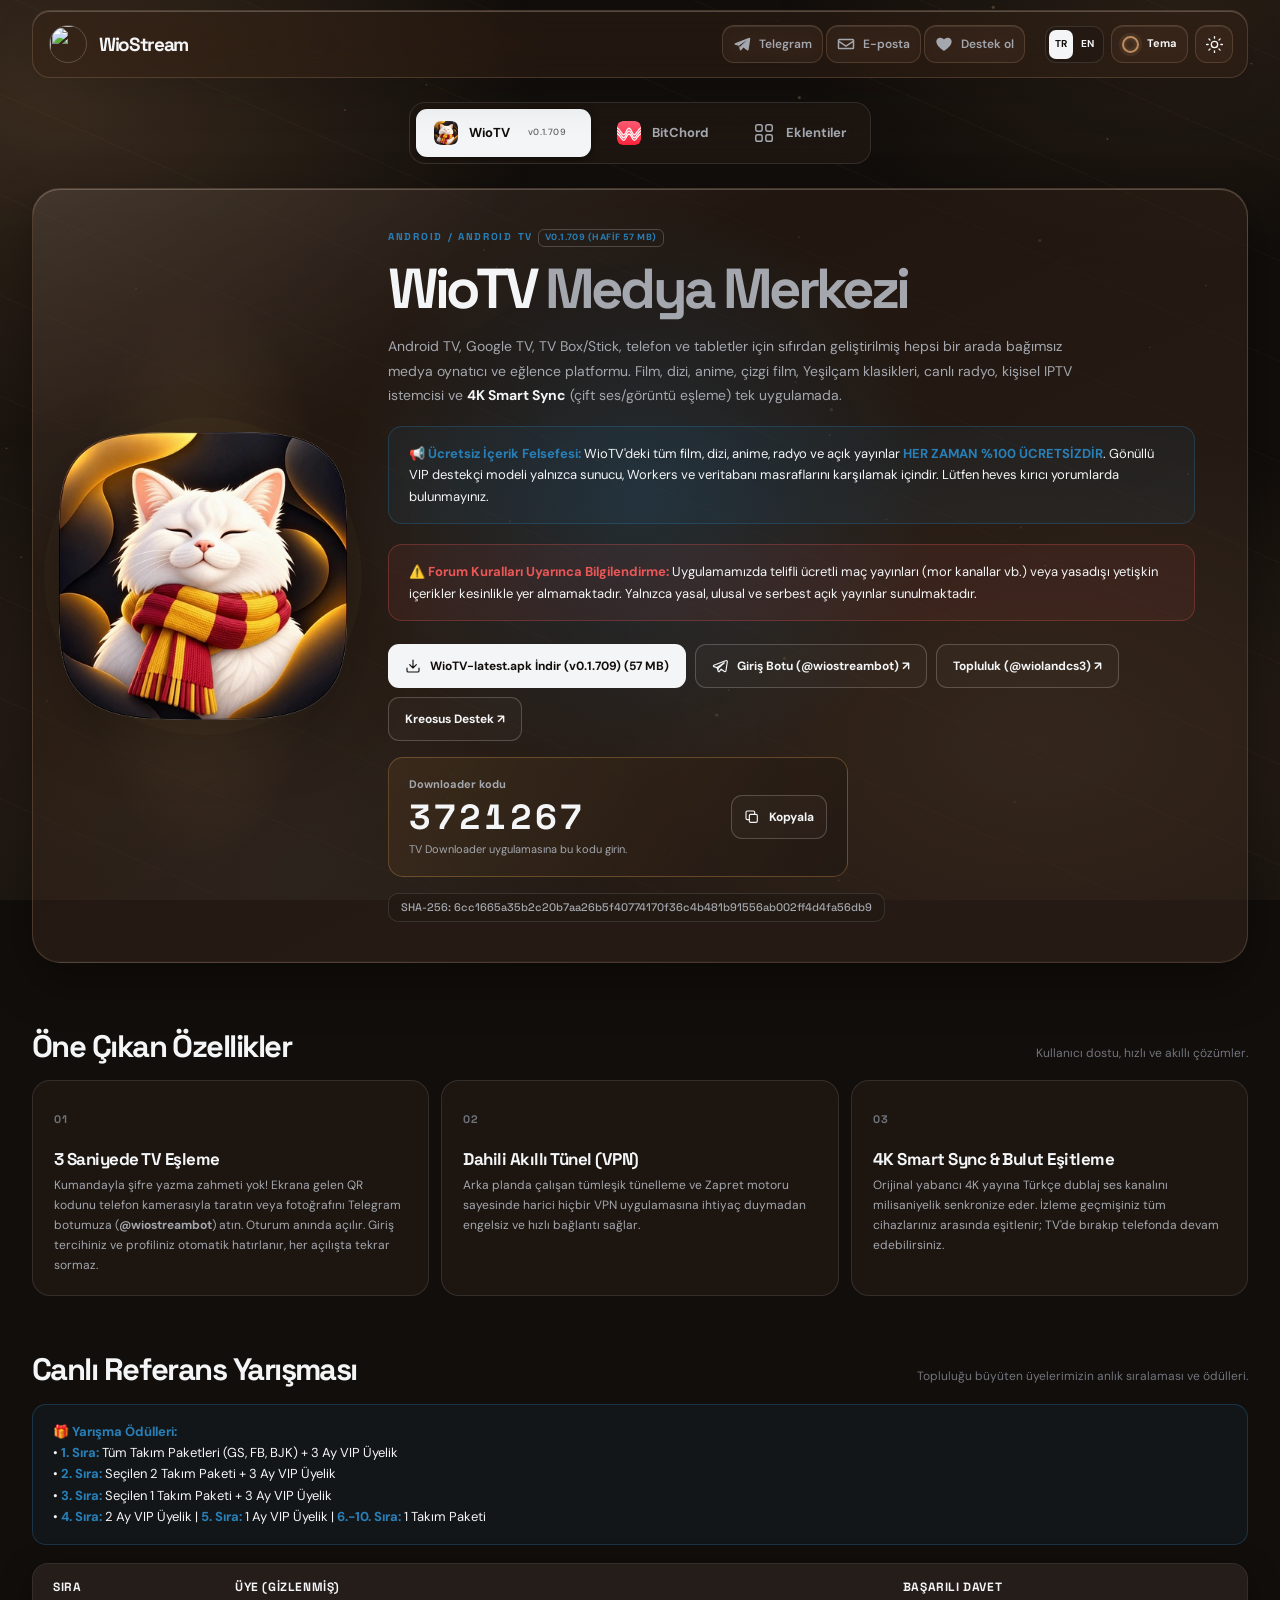
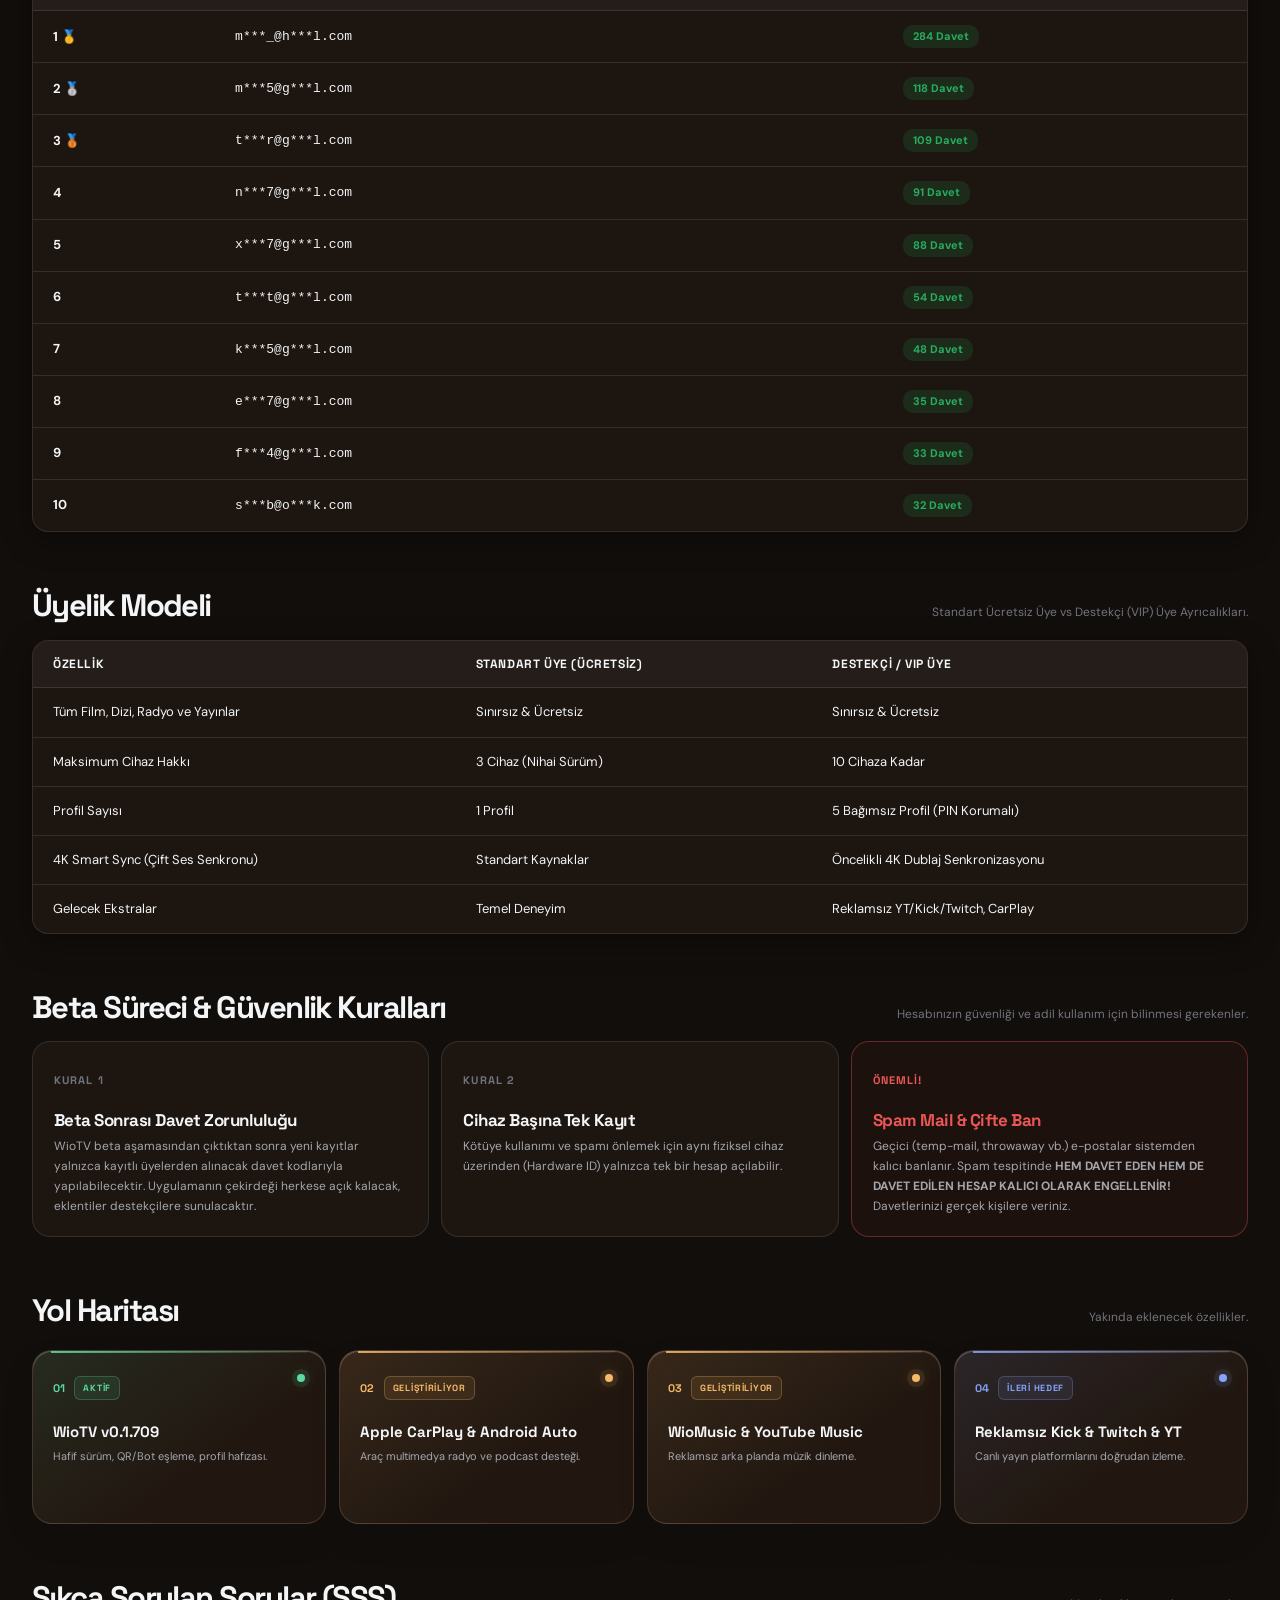
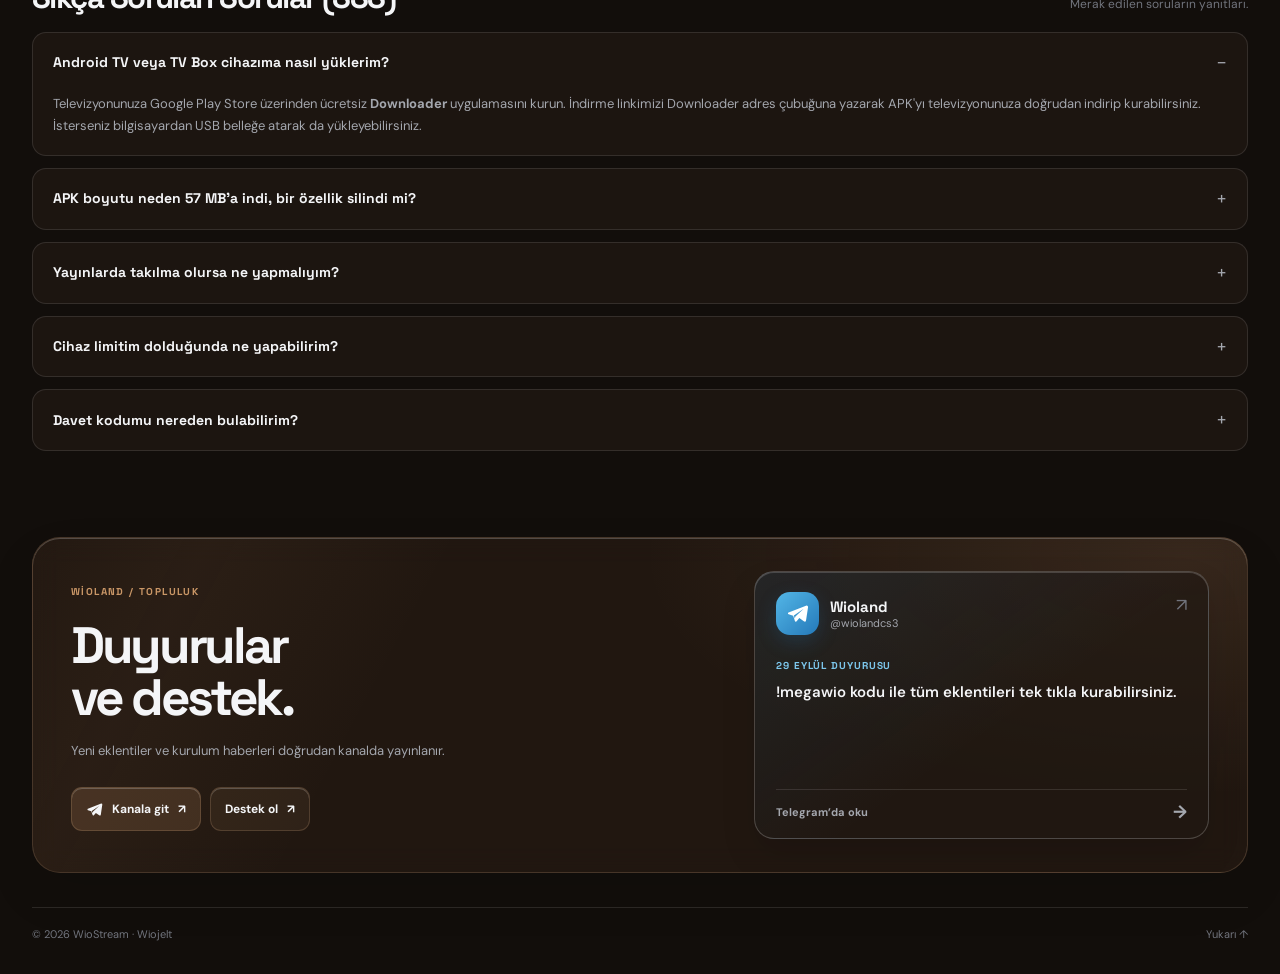
==== commit 9ff845f3: "update(wiotv): bump release download link and version badge to candidate-709" ====
--- a/showcase.html
+++ b/showcase.html
@@ -44,7 +44,7 @@
   <main id="top" class="shell">
 
     <div class="tab-bar" id="platforms" role="tablist" aria-label="Platform seçimi">
-      <button class="tab" role="tab" id="tab-wiotv" aria-selected="true" aria-controls="panel-wiotv" type="button"><img src="assets/apps/wiotv.webp" alt="">WioTV <span class="beta-badge">v0.1.475</span></button>
+      <button class="tab" role="tab" id="tab-wiotv" aria-selected="true" aria-controls="panel-wiotv" type="button"><img src="assets/apps/wiotv.webp" alt="">WioTV <span class="beta-badge">v0.1.709</span></button>
       <button class="tab" role="tab" id="tab-bitchord" aria-selected="false" aria-controls="panel-bitchord" type="button"><img src="assets/apps/wiochord.svg" alt="">BitChord</button>
       <button class="tab" role="tab" id="tab-addons" aria-selected="false" aria-controls="panel-addons" type="button"><svg class="addons-icon" viewBox="0 0 24 24" aria-hidden="true"><rect x="3" y="3" width="7" height="7" rx="2"/><rect x="14" y="3" width="7" height="7" rx="2"/><rect x="3" y="14" width="7" height="7" rx="2"/><rect x="14" y="14" width="7" height="7" rx="2"/></svg>Eklentiler</button>
     </div>
@@ -155,7 +155,7 @@
           <img src="assets/apps/wiotv.webp" alt="WioTV" width="315" height="315">
         </div>
         <div class="land-content">
-          <div class="eyebrow" style="color:#2980b9">ANDROID / ANDROID TV <span class="beta-badge">v0.1.475 (HAFİF 57 MB)</span></div>
+          <div class="eyebrow" style="color:#2980b9">ANDROID / ANDROID TV <span class="beta-badge">v0.1.709 (HAFİF 57 MB)</span></div>
           <h2>WioTV <span>Medya Merkezi</span></h2>
           <p>Android TV, Google TV, TV Box/Stick, telefon ve tabletler için sıfırdan geliştirilmiş hepsi bir arada bağımsız medya oynatıcı ve eğlence platformu. Film, dizi, anime, çizgi film, Yeşilçam klasikleri, canlı radyo, kişisel IPTV istemcisi ve <strong>4K Smart Sync</strong> (çift ses/görüntü eşleme) tek uygulamada.</p>
 
@@ -168,9 +168,9 @@
           </div>
 
           <div class="actions">
-            <a class="button primary" href="https://github.com/Wiojelt/Wio-Releases/releases/download/candidate-475/WioTV-latest.apk" target="_blank" rel="noopener">
+            <a class="button primary" href="https://github.com/Wiojelt/Wio-Releases/releases/download/candidate-709/WioTV-latest.apk" target="_blank" rel="noopener">
               <svg viewBox="0 0 24 24" aria-hidden="true"><path d="M21 15v4a2 2 0 0 1-2 2H5a2 2 0 0 1-2-2v-4M7 10l5 5 5-5M12 15V3"/></svg>
-              <span>WioTV-latest.apk İndir (v0.1.475) (57 MB)</span>
+              <span>WioTV-latest.apk İndir (v0.1.709) (57 MB)</span>
             </a>
             <a class="button outline" href="https://t.me/wiostreambot" target="_blank" rel="noopener">
               <svg viewBox="0 0 24 24" aria-hidden="true"><path d="M21.5 3.7 2.7 11a1 1 0 0 0 .1 1.9l4.7 1.5 1.8 5.5a1 1 0 0 0 1.8.2l2.8-3.3 4.7 3.4a1.5 1.5 0 0 0 2.3-.9L23 5.4a1.5 1.5 0 0 0-1.5-1.7Zm-3 3.4-8.7 8-.6 2-1-3.1 10.3-6.9Z"/></svg>
@@ -303,7 +303,7 @@
       <div class="status" style="margin-top:50px">
         <div class="section-caption"><span>Yol Haritası</span><p>Yakında eklenecek özellikler.</p></div>
         <div class="status-line">
-          <article class="status-active"><div class="status-meta"><b>01</b><span>AKTİF</span></div><strong>WioTV v0.1.475</strong><p>Hafif sürüm, QR/Bot eşleme, profil hafızası.</p></article>
+          <article class="status-active"><div class="status-meta"><b>01</b><span>AKTİF</span></div><strong>WioTV v0.1.709</strong><p>Hafif sürüm, QR/Bot eşleme, profil hafızası.</p></article>
           <article class="status-building"><div class="status-meta"><b>02</b><span>GELİŞTİRİLİYOR</span></div><strong>Apple CarPlay &amp; Android Auto</strong><p>Araç multimedya radyo ve podcast desteği.</p></article>
           <article class="status-building"><div class="status-meta"><b>03</b><span>GELİŞTİRİLİYOR</span></div><strong>WioMusic &amp; YouTube Music</strong><p>Reklamsız arka planda müzik dinleme.</p></article>
           <article class="status-future"><div class="status-meta"><b>04</b><span>İLERİ HEDEF</span></div><strong>Reklamsız Kick &amp; Twitch &amp; YT</strong><p>Canlı yayın platformlarını doğrudan izleme.</p></article>
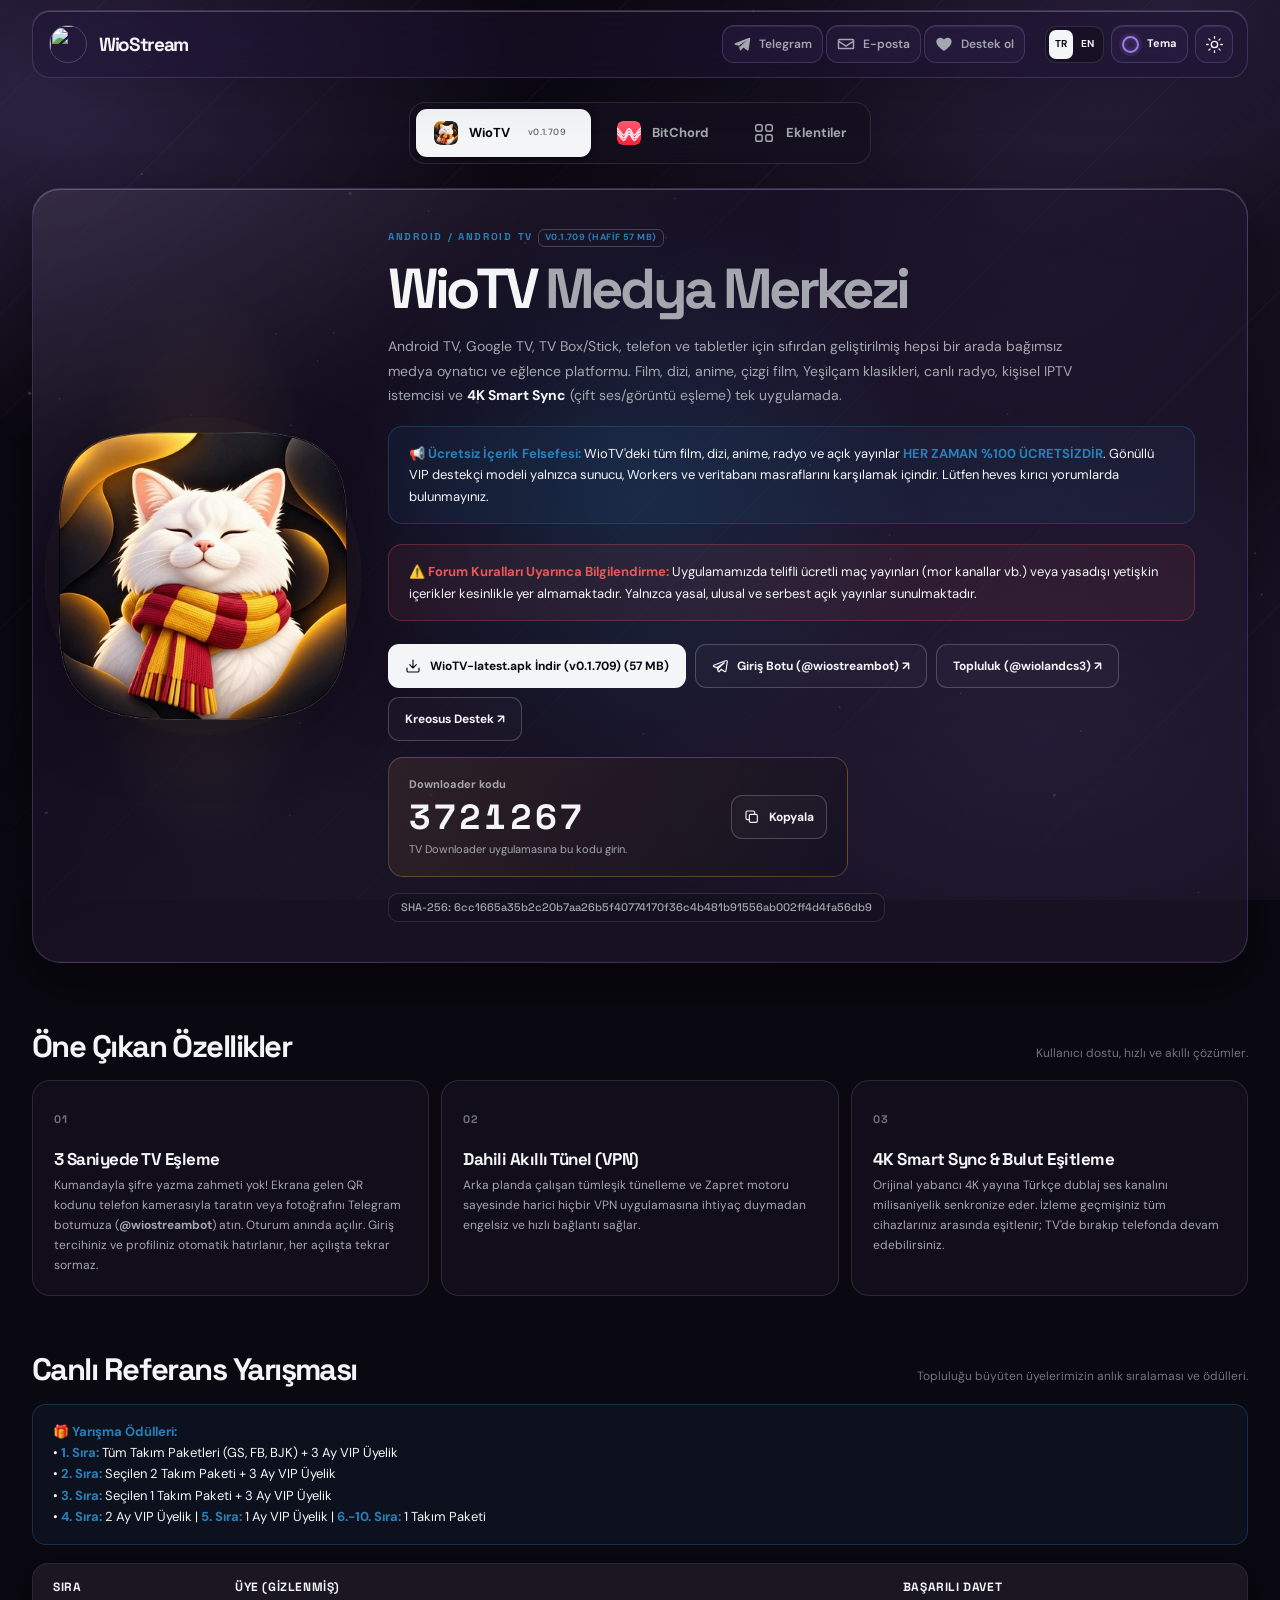
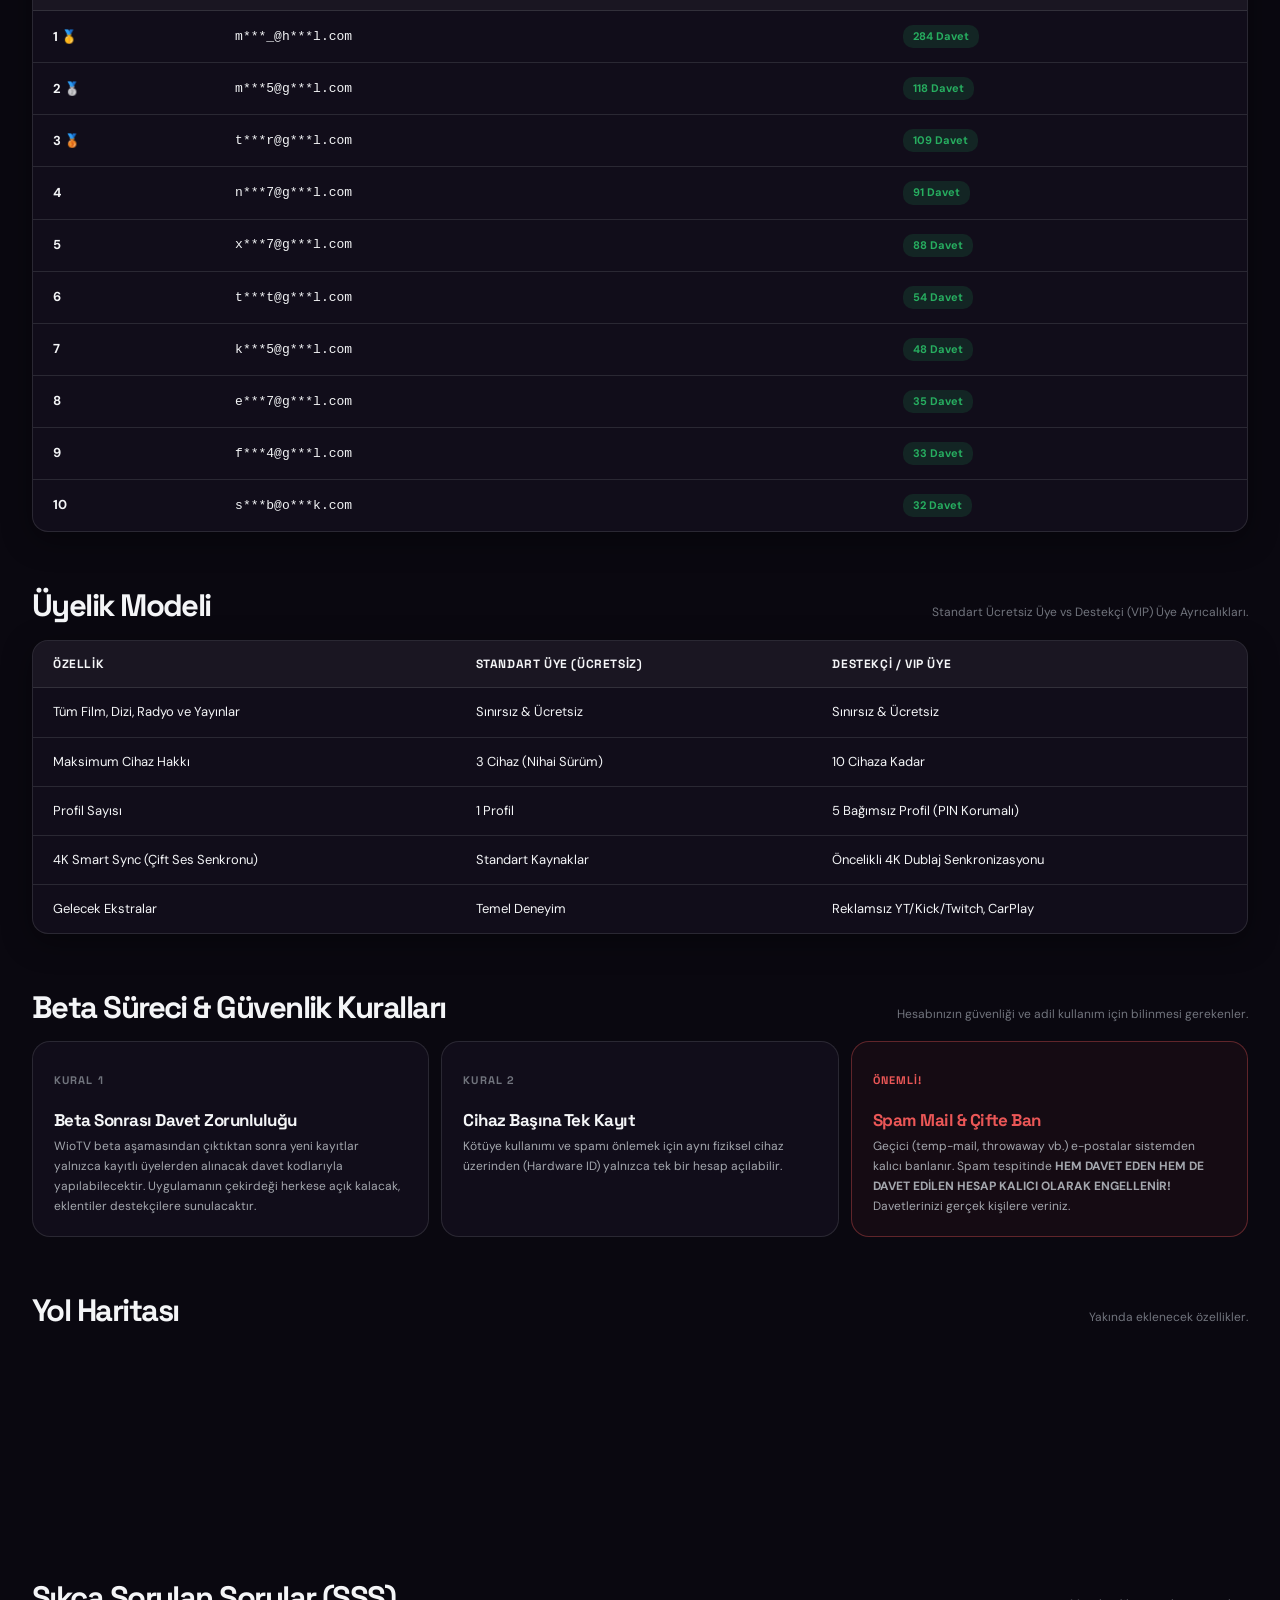
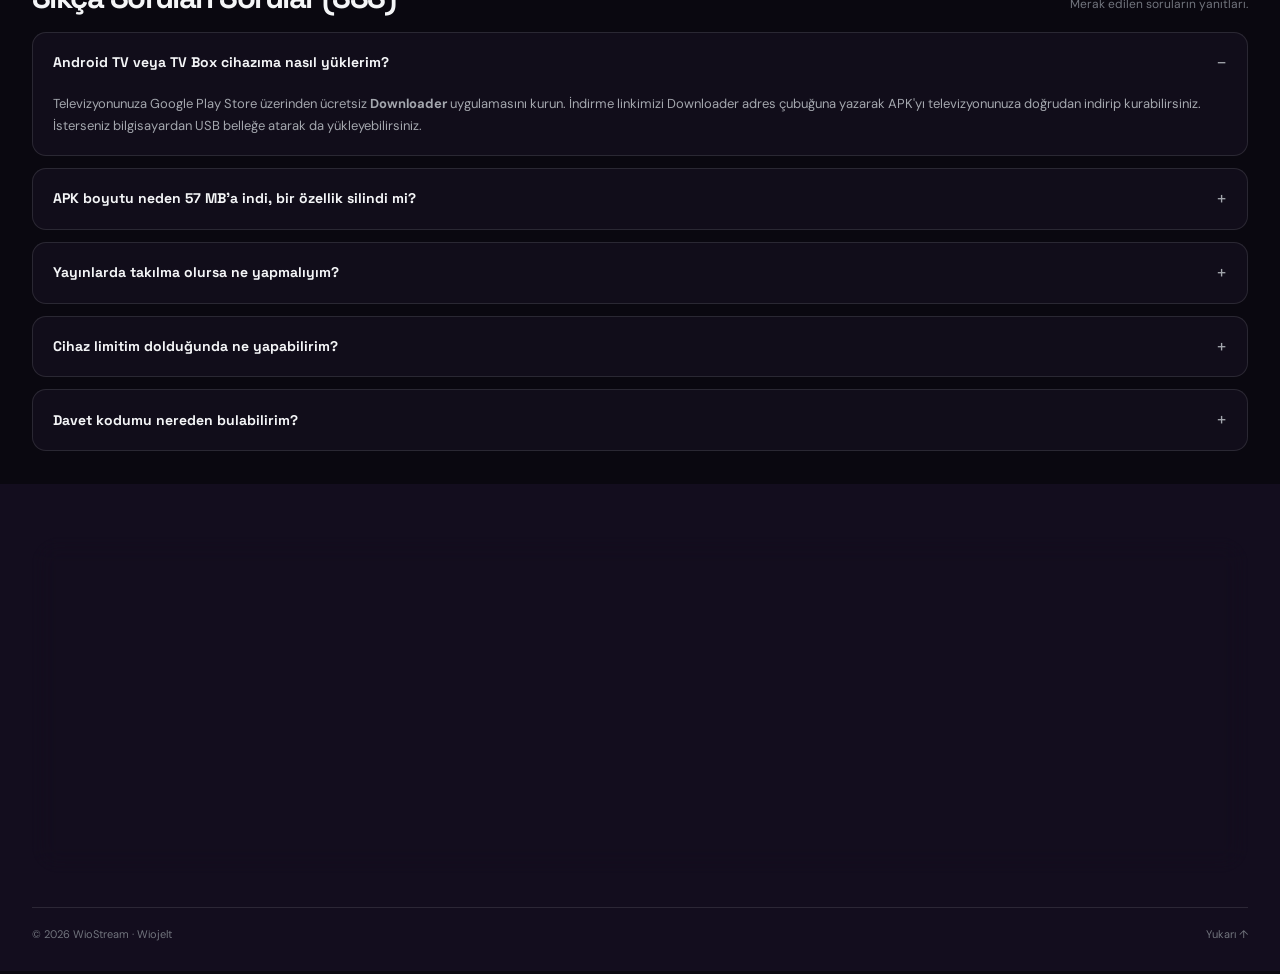
==== commit 11bd1e8f: "feat(addons): replace WioDrama with ArcanaDrama" ====
--- a/showcase.html
+++ b/showcase.html
@@ -68,7 +68,7 @@
         <article class="plugin-card glow-card" style="--accent:255 167 58" data-name="WioSpor" data-motion="sport" data-repo="https://raw.githubusercontent.com/Wiojelt/WioSpor/main/repo.json" data-category="Canlı TV ve spor" data-description="Gruplanmış kanallar ve alternatif yayın kaynakları." data-code="!wiospor"><div class="card-art"><img src="https://raw.githubusercontent.com/Wiojelt/WioSpor/main/assets/logo-20261004.png?rev=2" alt="WioSpor futbol logosu" loading="lazy"></div><div class="card-info"><span class="card-kicker">SPOR / CANLI TV · AKTİF</span><h3>WioSpor</h3><p>Kanallar ve alternatif yayınlar bir arada.</p><button class="card-open" type="button">İçeriği gör <span>↗</span></button></div><template><p>Kanalı açınca bulunan kaynakları tek ekranda görüp kullanılabilir yayını seç.</p><h4>Depodaki spor kaynakları</h4><div class="source-list"><span>WioSpor</span><span>Kool TV</span><span>2dir2 Spor</span></div></template></article>
         <article class="plugin-card glow-card" style="--accent:167 123 250" data-name="WioAnime" data-motion="anime" data-repo="https://raw.githubusercontent.com/Wiojelt/WioAnime/builds/repo.json" data-category="Anime" data-description="Anime sağlayıcıları; birleşik katalog ve tekil kurulum seçenekleri."><div class="card-art"><img src="https://raw.githubusercontent.com/Wiojelt/WioAnime/main/assets/logo-20261004.png?rev=2" alt="WioAnime şeffaf film gözü logosu" loading="lazy"></div><div class="card-info"><span class="card-kicker">ANİME · AKTİF</span><h3>WioAnime</h3><p>Birleşik katalog veya tekil sağlayıcılar.</p><button class="card-open" type="button">İçeriği gör <span>↗</span></button></div><template><p>WioAnime kataloğunu veya depodaki sağlayıcıları ayrı ayrı kurabilirsin.</p><h4>Sağlayıcılar</h4><div class="source-list"><span>AnimeciX</span><span>Anizm</span><span>Anizium</span><span>AsyaAnimeleri</span><span>Deokwave</span><span>TRanimaci</span><span>TurkAnime</span></div></template></article>
         <article class="plugin-card glow-card" style="--accent:59 210 151" data-name="WioAsya" data-motion="fan" data-repo="https://raw.githubusercontent.com/Wiojelt/WioAsya/builds/repo.json" data-category="Asya dizileri" data-description="Asya dizileri için ayrı ayrı kurulan kaynaklar."><div class="card-art"><img src="https://raw.githubusercontent.com/Wiojelt/WioAsya/main/assets/logo-20261004.png?rev=2" alt="WioAsya yeşil yelpaze logosu" loading="lazy"></div><div class="card-info"><span class="card-kicker">ASYA DİZİLERİ · AKTİF</span><h3>WioAsya</h3><p>Seçilebilir Asya dizisi kaynakları.</p><button class="card-open" type="button">İçeriği gör <span>↗</span></button></div><template><p>Toplu katalog yerine kullanacağın kaynakları depodan ayrı kur.</p><h4>Sağlayıcılar</h4><div class="source-list"><span>DiziAsya</span><span>DiziKorea</span><span>AsyaLog</span><span>AsyaWatch</span><span>WebDramaTurkey</span></div></template></article>
-        <article class="plugin-card glow-card" style="--accent:237 107 172" data-name="WioDrama" data-motion="drama" data-repo="https://raw.githubusercontent.com/Wiojelt/WioDrama/builds/repo.json" data-category="Kısa drama" data-description="DramaDizilerim ve NetShort için ayrı kurulum."><div class="card-art"><img src="https://raw.githubusercontent.com/Wiojelt/WioDrama/main/assets/logo-20261004.png?rev=2" alt="WioDrama pembe perde logosu" loading="lazy"></div><div class="card-info"><span class="card-kicker">KISA DRAMA · AKTİF</span><h3>WioDrama</h3><p>İki kısa drama kaynağı.</p><button class="card-open" type="button">İçeriği gör <span>↗</span></button></div><template><p>İki kaynak birbirinden bağımsız kurulur.</p><h4>Sağlayıcılar</h4><div class="source-list"><span>DramaDizilerim</span><span>NetShort</span></div></template></article>
+        <article class="plugin-card glow-card" style="--accent:237 107 172" data-name="ArcanaDrama" data-motion="drama" data-repo="https://raw.githubusercontent.com/banadabi/arcanadrama-addons/main/repo.json" data-category="Kısa drama" data-description="15 farklı kısa ve dikey drama kaynağı."><div class="card-art"><img src="https://raw.githubusercontent.com/Wiojelt/WioDrama/main/assets/logo-20261004.png?rev=2" alt="ArcanaDrama perde logosu" loading="lazy"></div><div class="card-info"><span class="card-kicker">KISA DRAMA · AKTİF</span><h3>ArcanaDrama</h3><p>15 kısa ve dikey drama kaynağı.</p><small class="card-author">Yapımcı: banadabi</small><button class="card-open" type="button">İçeriği gör <span>↗</span></button></div><template><p>Türkçe dublaj ve altyazılı 15 kısa drama kaynağını CloudStream içine ekler.</p><h4>Sağlayıcılar</h4><div class="source-list"><span>Shortİzle</span><span>Narto</span><span>İzleGeç</span><span>FullDrama</span><span>TR</span><span>Dizilerim</span><span>Vakti</span><span>Cix</span><span>LiderShort</span><span>DramaDünyam</span><span>DirectDrama</span><span>VerticalShorts</span><span>AnyShort</span><span>MiniDiziİzle</span><span>LiderDrama</span></div><p class="author-credit">Yapımcı: <a href="https://github.com/banadabi/arcanadrama-addons" target="_blank" rel="noopener">banadabi ↗</a></p></template></article>
         <article class="plugin-card glow-card" style="--accent:250 212 69" data-name="WioKids" data-motion="kids" data-repo="https://raw.githubusercontent.com/Wiojelt/WioKids/main/repo.json" data-category="Çocuk" data-description="Çizgi filmler ve çocuk kanalları için ayrı kaynaklar."><div class="card-art"><img src="https://raw.githubusercontent.com/Wiojelt/WioKids/main/assets/logo-20261004.png?rev=2" alt="WioKids sarı yıldız logosu" loading="lazy"></div><div class="card-info"><span class="card-kicker">ÇOCUK · AKTİF</span><h3>WioKids</h3><p>Çizgi filmler ve çocuk kanalları.</p><button class="card-open" type="button">İçeriği gör <span>↗</span></button></div><template><p>Her kaynak kendi kataloğuyla ayrı kurulur.</p><h4>Sağlayıcılar</h4><div class="source-list"><span>ÇizgiMax</span><span>ÇizgiVeDizi</span><span>Çizgi Portal</span><span>ÇizgiFilmİzle Info</span><span>İzleOyna</span><span>ÇizgiFilm TV</span><span>ÇizgiDizi.net</span><span>Çizgi Site</span><span>Minika Çocuk</span><span>Minika GO</span></div></template></article>
         <article class="plugin-card glow-card" style="--accent:62 200 232" data-name="WioCinema" data-motion="cinema" data-repo="https://raw.githubusercontent.com/Wiojelt/WioCinema/main/repo.json" data-category="Yabancı film ve dizi" data-description="Yabancı film ve dizi kaynakları."><div class="card-art"><img src="https://raw.githubusercontent.com/Wiojelt/WioCinema/main/assets/logo-20261004.png?rev=2" alt="WioCinema camgöbeği sinema logosu" loading="lazy"></div><div class="card-info"><span class="card-kicker">DÜNYA SİNEMASI · AKTİF</span><h3>WioCinema</h3><p>Yabancı film ve dizi sağlayıcıları.</p><button class="card-open" type="button">İçeriği gör <span>↗</span></button></div><template><p>Depodan istediğin yabancı film ve dizi kaynağını kur.</p><h4>Sağlayıcılar</h4><div class="source-list"><span>BingeBang</span><span>CineCat</span><span>CineSimkl</span><span>CineStream</span><span>ClipBox</span><span>FlixNetwork</span><span>Mapple</span><span>MovieBox</span><span>RareFilmm</span></div></template></article>
         <article class="plugin-card glow-card" style="--accent:94 142 255" data-name="LiveHub" data-motion="live" data-repo="https://raw.githubusercontent.com/sika200581/cloudstream-live-hub/main/repo.json" data-category="Canlı yayın" data-description="Twitch, Kick, YouTube Live ve Rumble yayınları."><div class="card-art live-art"><div class="live-mark"><span class="live-play">▶</span><span>LIVE<br>HUB</span></div></div><div class="card-info"><span class="card-kicker">CANLI YAYIN · AKTİF</span><h3>LiveHub</h3><p>Canlı yayın platformları tek yerde.</p><button class="card-open" type="button">İçeriği gör <span>↗</span></button></div><template><p>Canlı yayın platformlarını CloudStream içinden aç.</p><h4>Platformlar</h4><div class="source-list"><span>Twitch</span><span>Kick</span><span>YouTube Live</span><span>Rumble</span></div></template></article>
